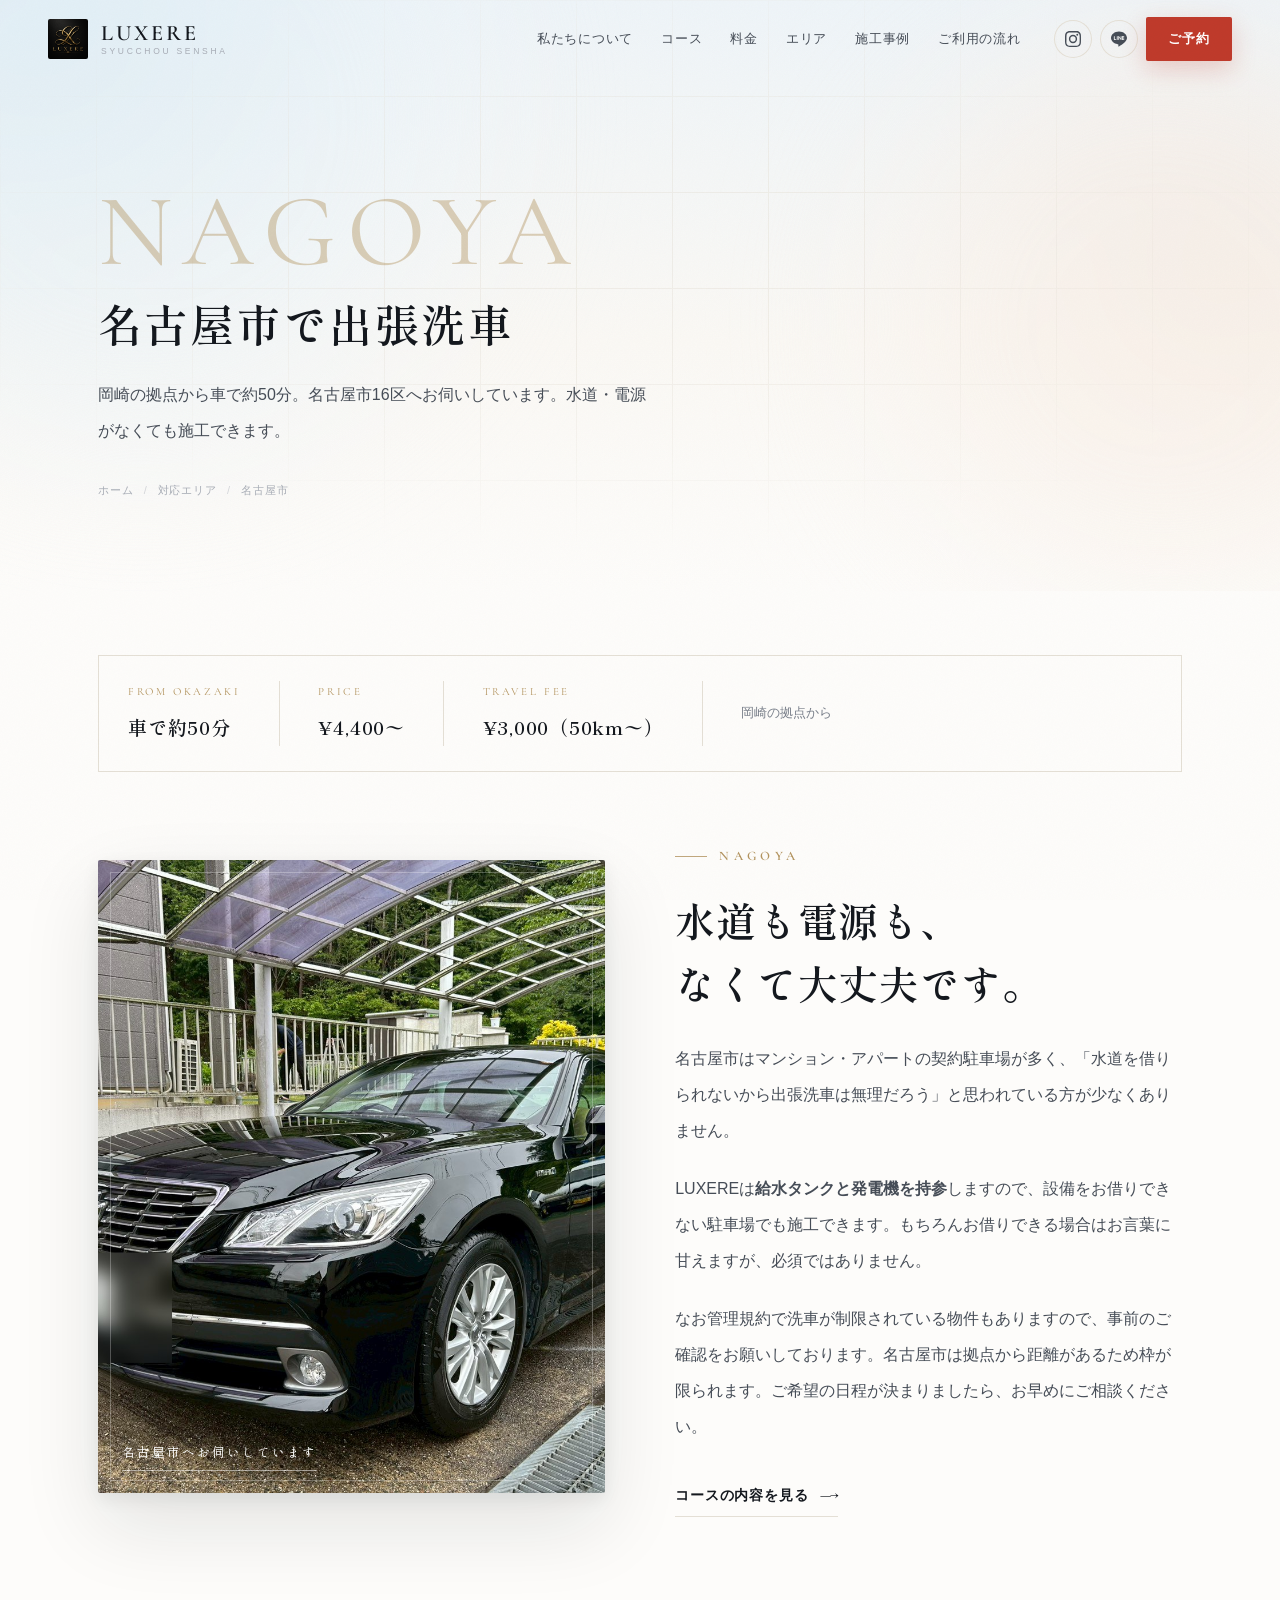
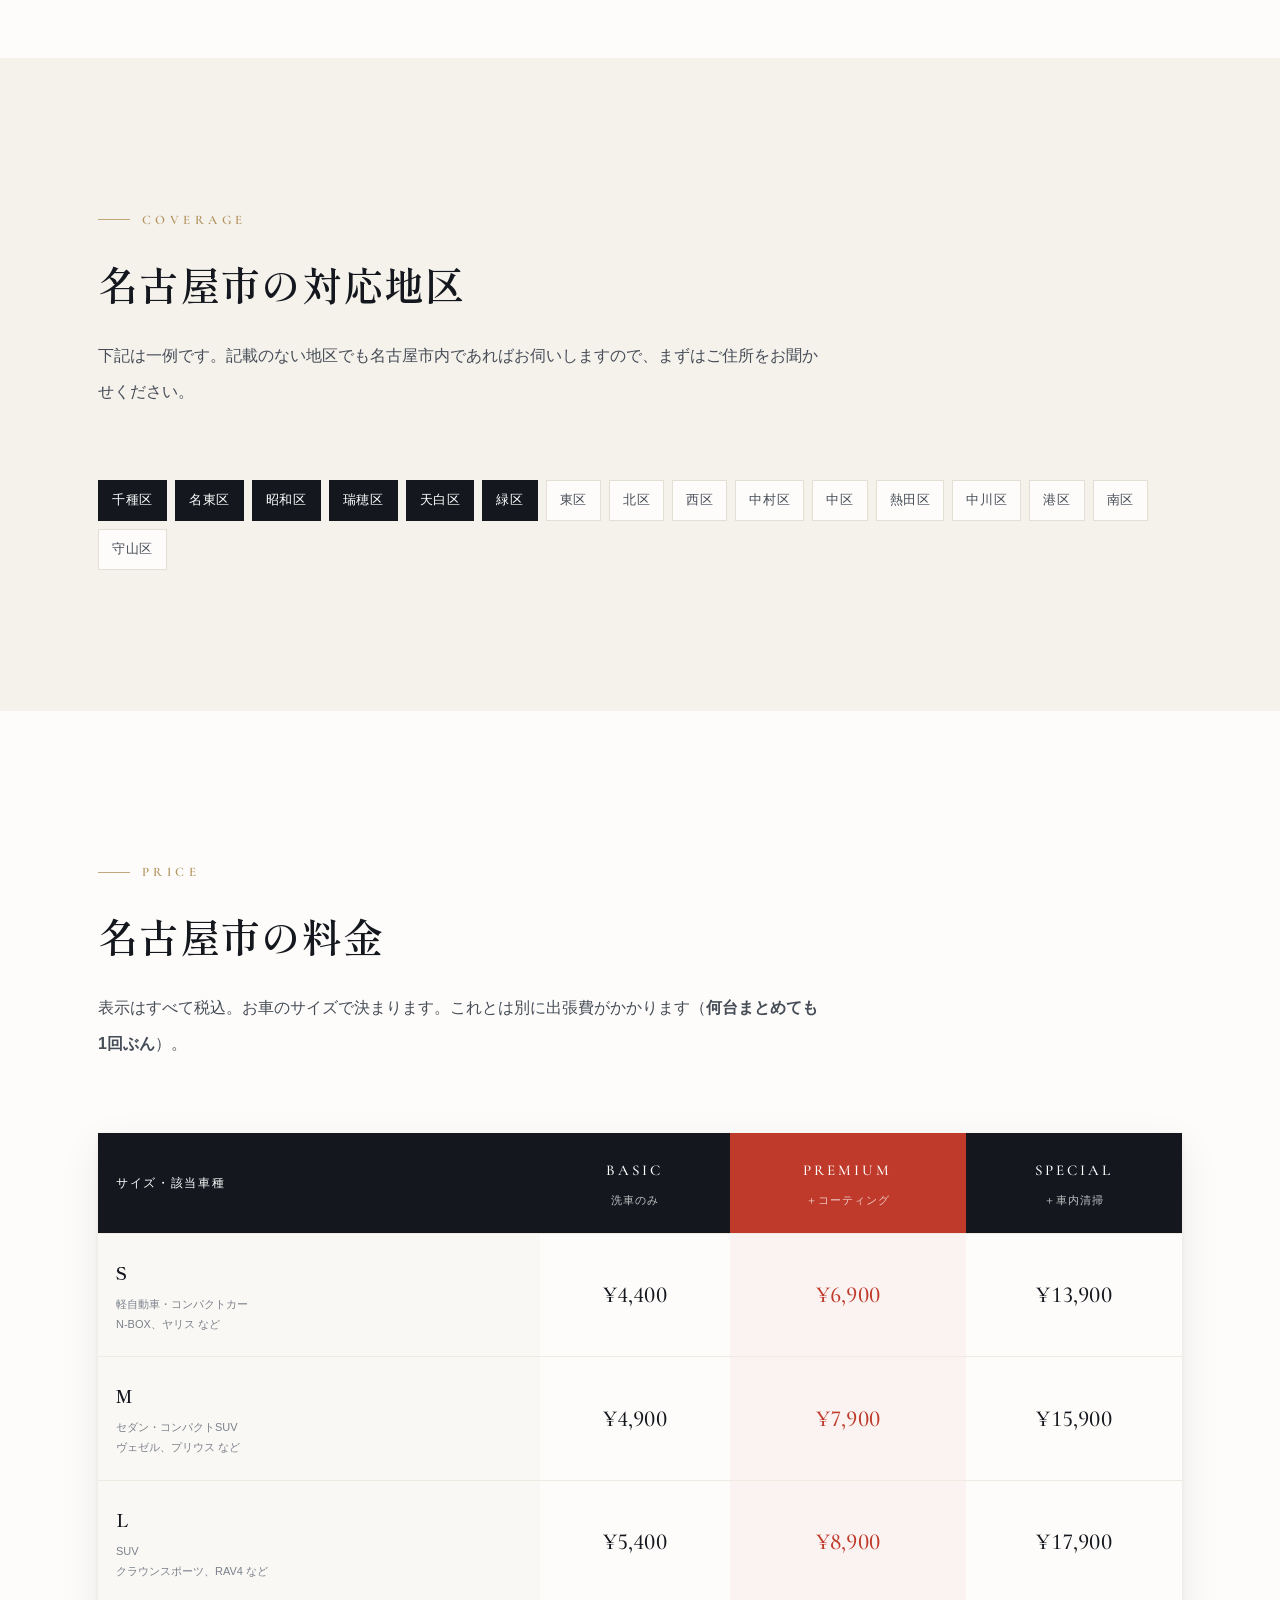
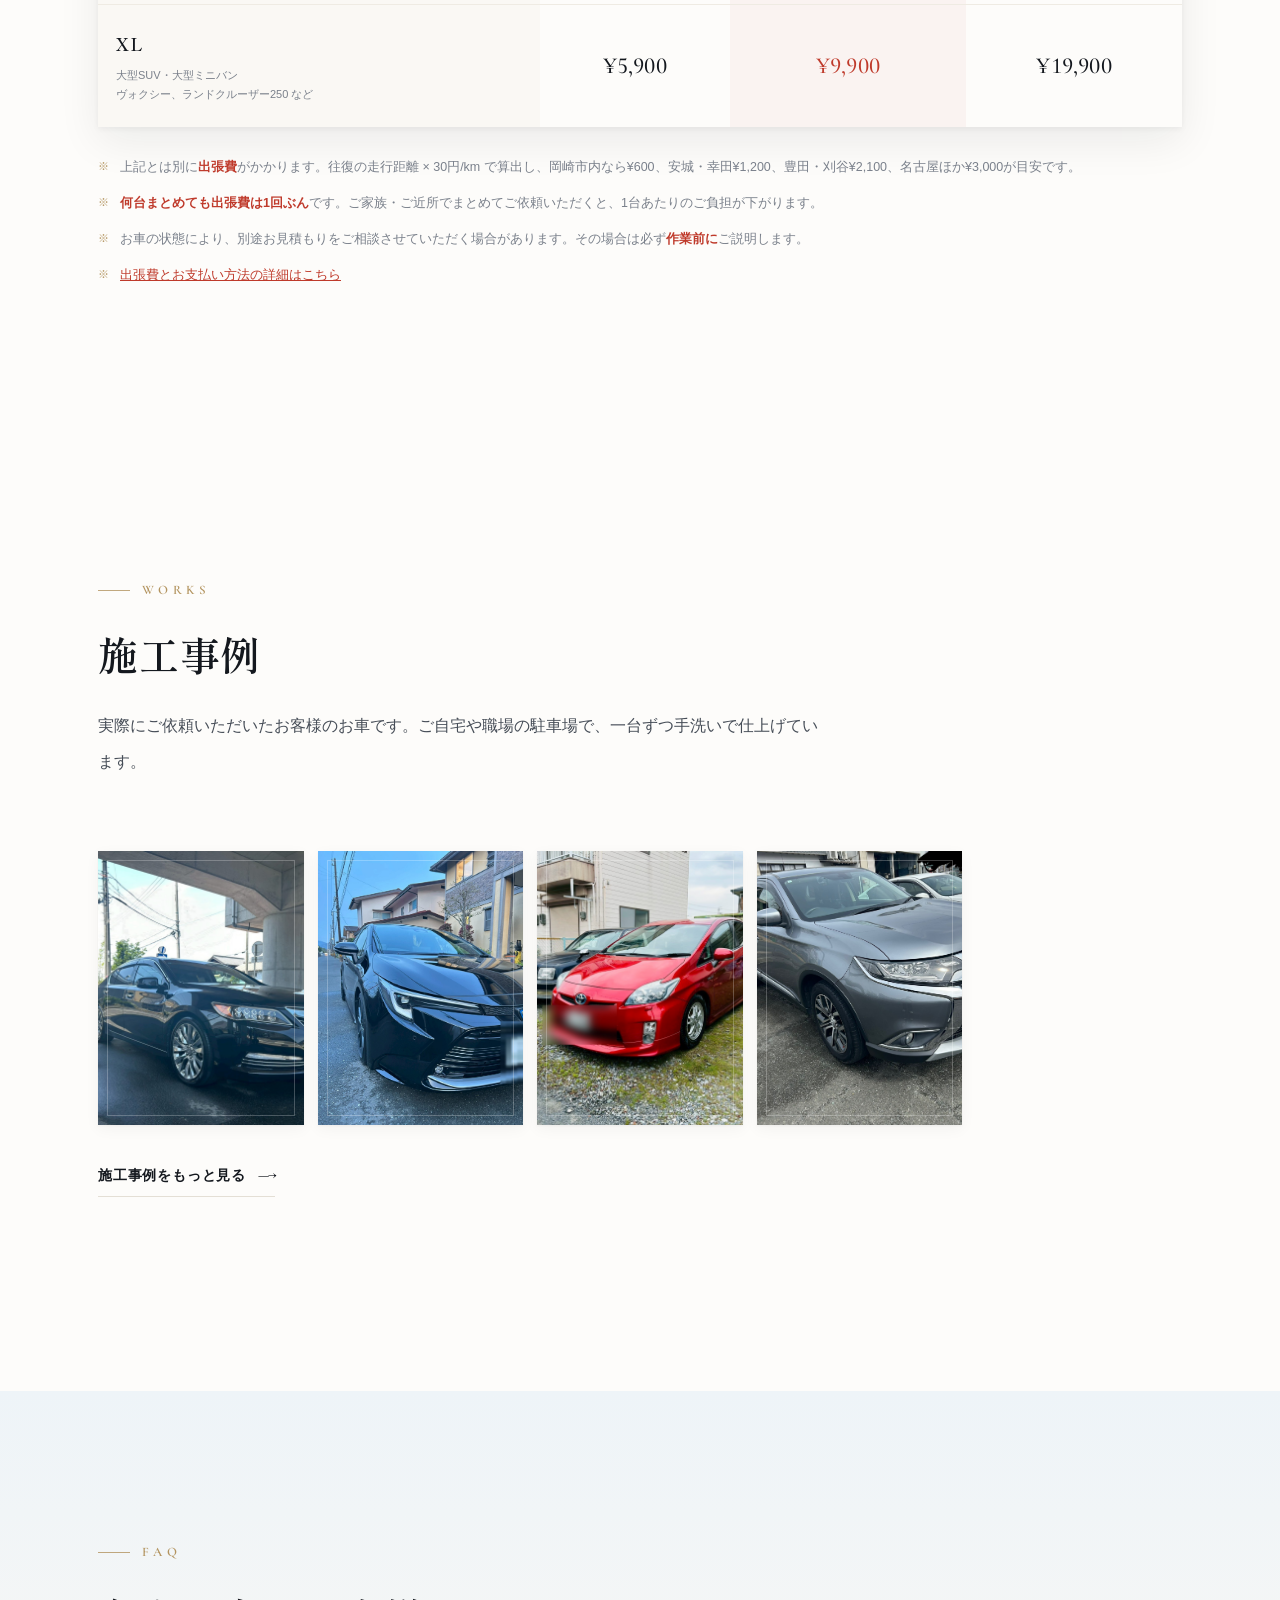
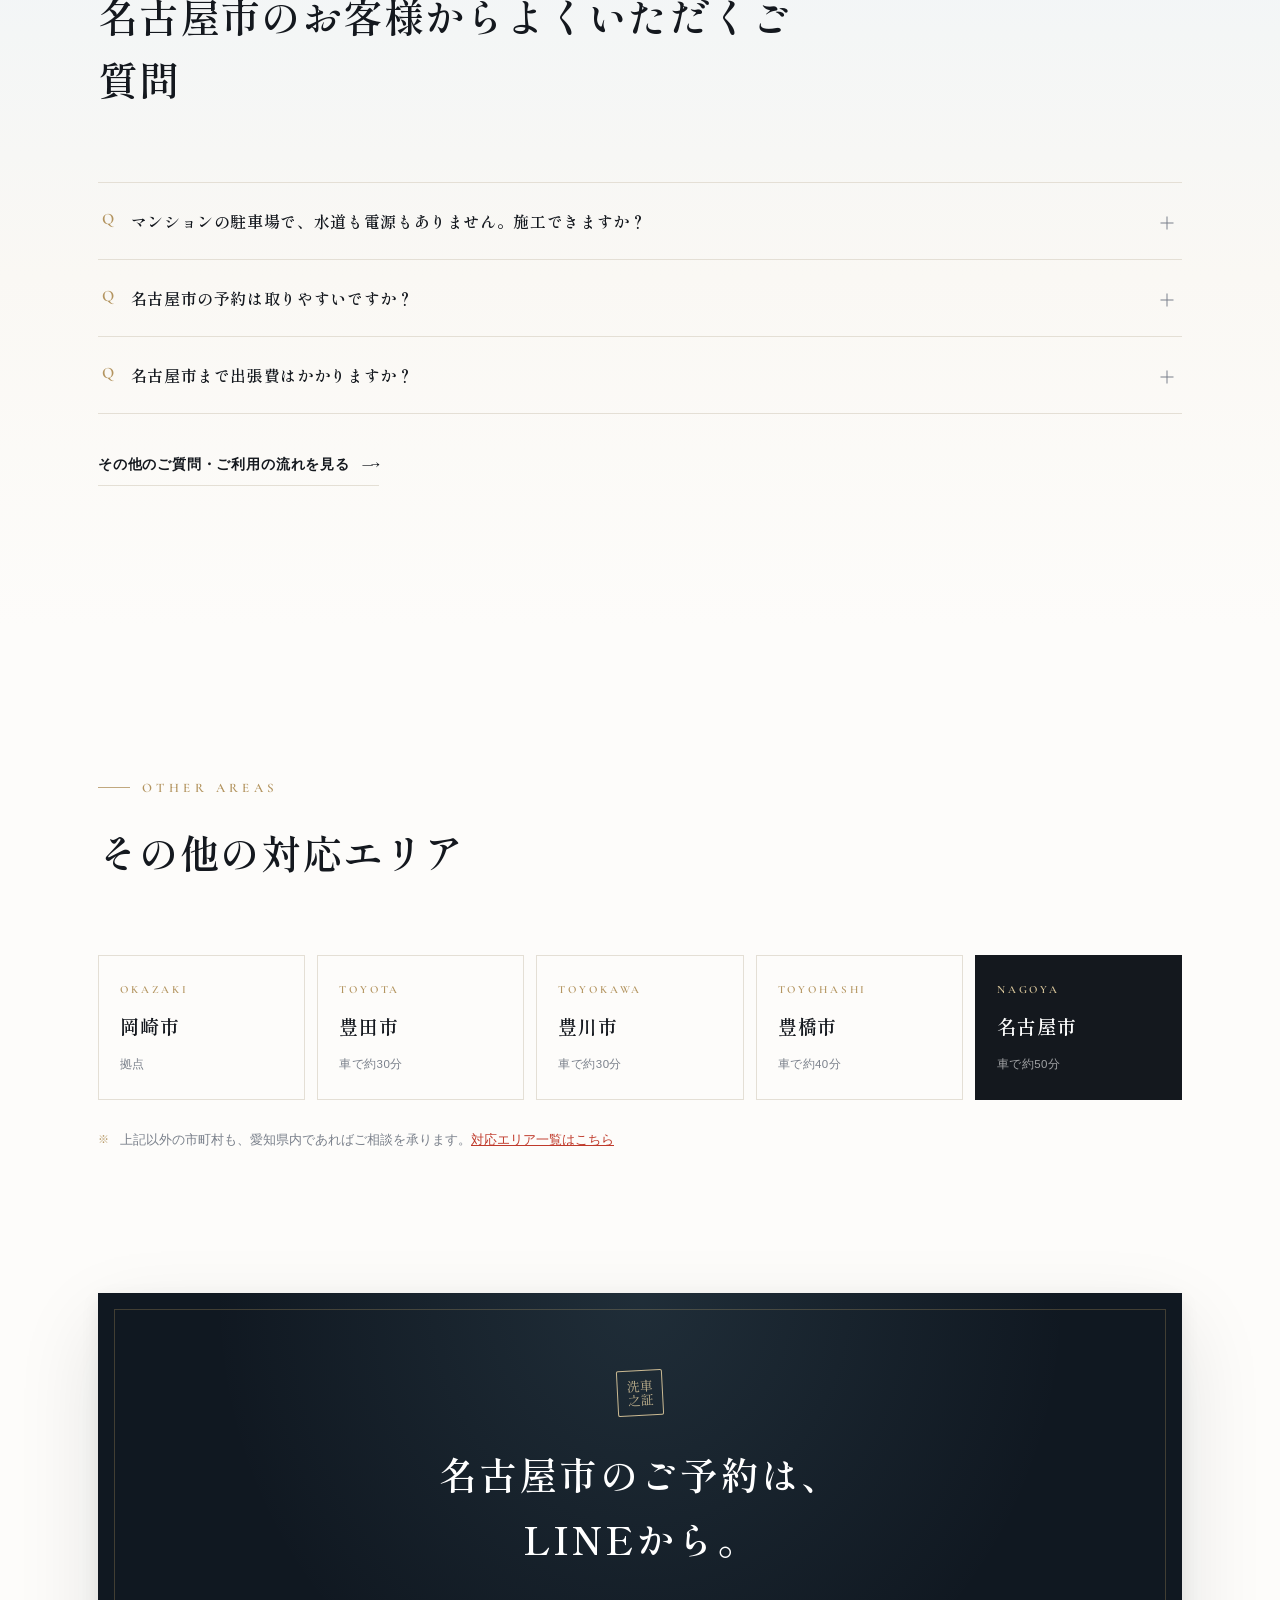
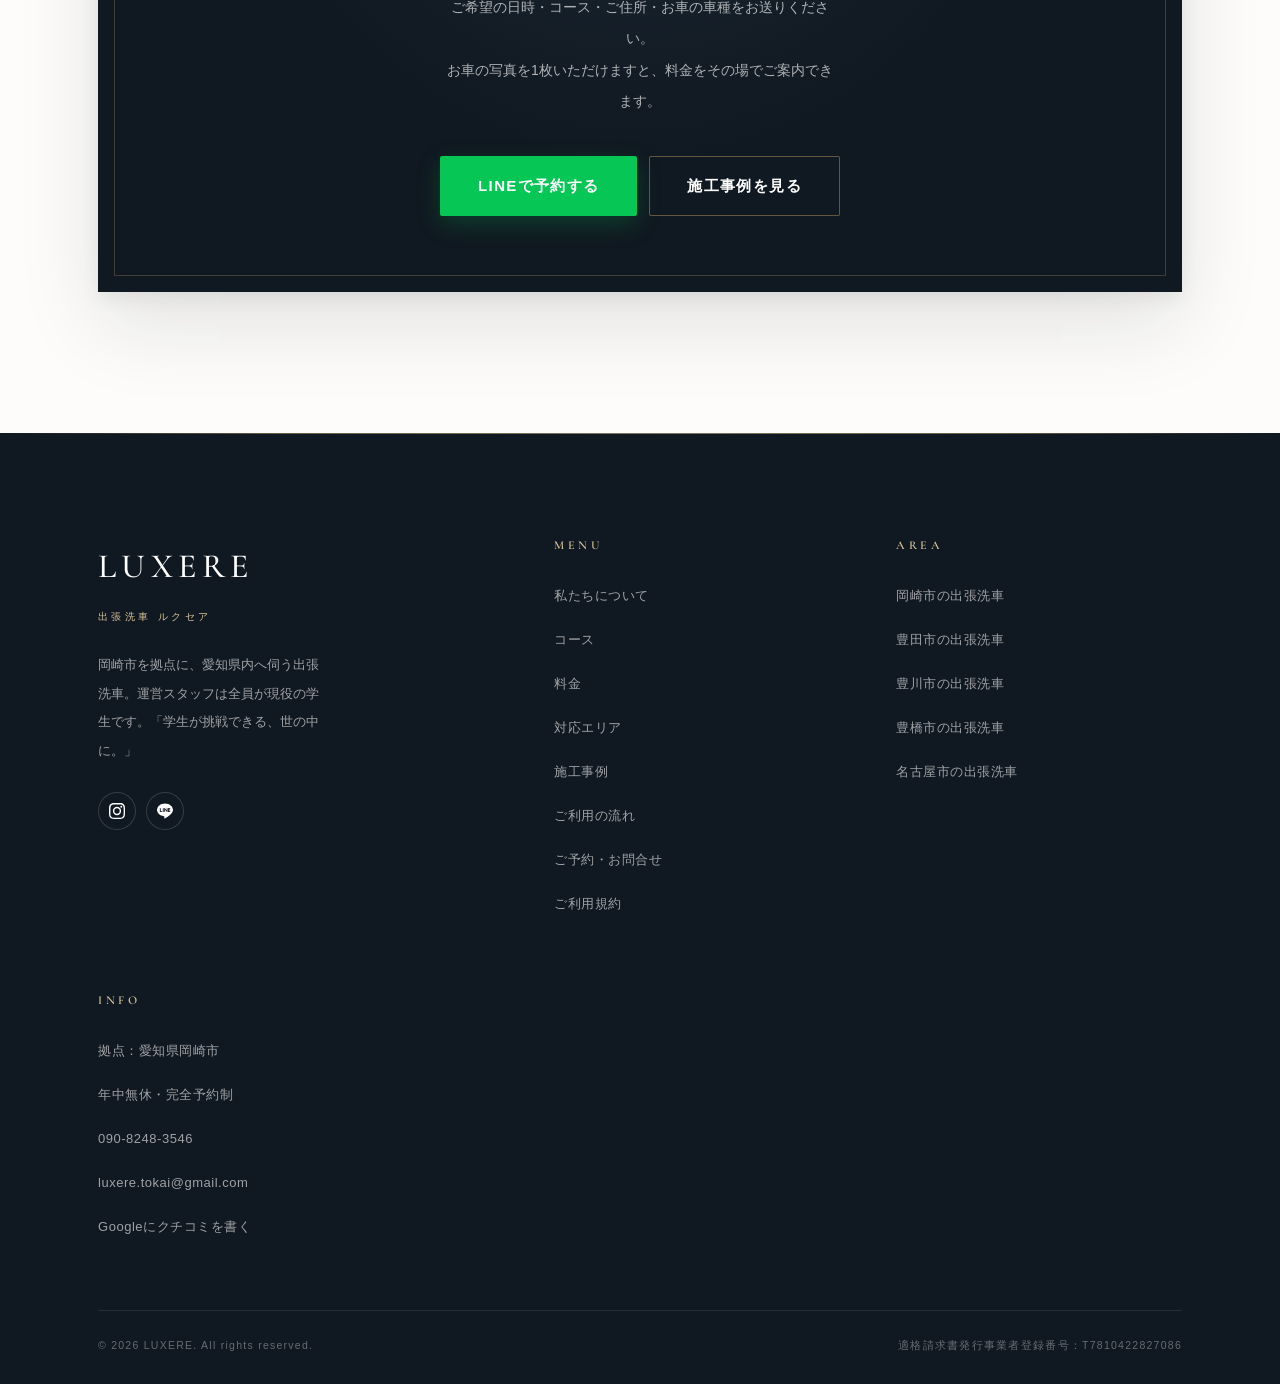
==== area/nagoya/index.html @ eabaa853 "出張費を実際の体系（距離制・何台でも1回ぶん）に修正 「2台以上の同時申込で出張費無料」は誤りだったため、予約システム （luxere-booking）の定義に合わせて全ページを修正。  出張費（往復" ====
<!DOCTYPE html>
<html lang="ja">
<head>
<meta charset="UTF-8">
<meta name="viewport" content="width=device-width,initial-scale=1">
<title>名古屋市の出張洗車｜マンション駐車場でもOK 手洗い洗車【LUXERE】</title>
<meta name="description" content="名古屋市の出張洗車ならLUXERE。水道・電源がお借りできないマンション駐車場でも、給水タンクと発電機を持参して施工します。泡の2段階洗浄で手洗い、¥4,400〜（税込）。名古屋市16区に対応。">
<link rel="canonical" href="https://luxere.jp/area/nagoya/">
<meta property="og:type" content="article">
<meta property="og:title" content="名古屋市の出張洗車｜マンション駐車場でもOK 手洗い洗車【LUXERE】">
<meta property="og:description" content="名古屋市の出張洗車ならLUXERE。水道・電源がお借りできないマンション駐車場でも、給水タンクと発電機を持参して施工します。泡の2段階洗浄で手洗い、¥4,400〜（税込）。名古屋市16区に対応。">
<meta property="og:url" content="https://luxere.jp/area/nagoya/">
<meta property="og:image" content="https://luxere.jp/assets/works/work12.jpg">
<meta property="og:site_name" content="出張洗車LUXERE">
<meta name="twitter:card" content="summary_large_image">
<meta name="theme-color" content="#ffffff">
<link rel="preconnect" href="https://fonts.googleapis.com">
<link rel="preconnect" href="https://fonts.gstatic.com" crossorigin>
<link href="https://fonts.googleapis.com/css2?family=Cormorant+Garamond:wght@400;500;600;700&family=Shippori+Mincho:wght@500;600;700&family=Zen+Kaku+Gothic+New:wght@400;500;700;900&display=swap" rel="stylesheet">
<link rel="stylesheet" href="../../assets/style.css">
<link rel="icon" href="../../assets/logo.png">
<script type="application/ld+json">
{
 "@context": "https://schema.org",
 "@type": "AutoWash",
 "@id": "https://luxere.jp/#business",
 "name": "出張洗車LUXERE",
 "url": "https://luxere.jp/",
 "image": "https://luxere.jp/assets/logo.png",
 "telephone": "+81-90-8248-3546",
 "email": "luxere.tokai@gmail.com",
 "priceRange": "¥4,400〜¥19,900",
 "address": {
  "@type": "PostalAddress",
  "addressLocality": "岡崎市",
  "addressRegion": "愛知県",
  "addressCountry": "JP"
 },
 "areaServed": [
  {
   "@type": "City",
   "name": "岡崎市"
  },
  {
   "@type": "City",
   "name": "豊田市"
  },
  {
   "@type": "City",
   "name": "豊川市"
  },
  {
   "@type": "City",
   "name": "豊橋市"
  },
  {
   "@type": "City",
   "name": "名古屋市"
  },
  {
   "@type": "City",
   "name": "安城市"
  },
  {
   "@type": "City",
   "name": "刈谷市"
  },
  {
   "@type": "City",
   "name": "知立市"
  },
  {
   "@type": "City",
   "name": "西尾市"
  },
  {
   "@type": "City",
   "name": "幸田町"
  },
  {
   "@type": "City",
   "name": "蒲郡市"
  },
  {
   "@type": "City",
   "name": "みよし市"
  }
 ],
 "openingHoursSpecification": [
  {
   "@type": "OpeningHoursSpecification",
   "dayOfWeek": [
    "Monday",
    "Tuesday",
    "Wednesday",
    "Thursday",
    "Friday",
    "Saturday",
    "Sunday"
   ],
   "opens": "08:00",
   "closes": "22:00"
  }
 ],
 "paymentAccepted": "現金, クレジットカード, 電子マネー",
 "currenciesAccepted": "JPY",
 "sameAs": [
  "https://www.instagram.com/luxere.tokai/"
 ]
}
</script>
<script type="application/ld+json">
{
 "@context": "https://schema.org",
 "@type": "BreadcrumbList",
 "itemListElement": [
  {
   "@type": "ListItem",
   "position": 1,
   "name": "ホーム",
   "item": "https://luxere.jp/"
  },
  {
   "@type": "ListItem",
   "position": 2,
   "name": "対応エリア",
   "item": "https://luxere.jp/area.html"
  },
  {
   "@type": "ListItem",
   "position": 3,
   "name": "名古屋市の出張洗車",
   "item": "https://luxere.jp/area/nagoya/"
  }
 ]
}
</script>
<script type="application/ld+json">
{
 "@context": "https://schema.org",
 "@type": "FAQPage",
 "mainEntity": [
  {
   "@type": "Question",
   "name": "マンションの駐車場で、水道も電源もありません。施工できますか？",
   "acceptedAnswer": {
    "@type": "Answer",
    "text": "できます。給水タンクと発電機を持参いたしますので、設備をお借りできなくても問題ありません。ただし管理規約で洗車が制限されている場合がございますので、事前のご確認をお願いしております。"
   }
  },
  {
   "@type": "Question",
   "name": "名古屋市の予約は取りやすいですか？",
   "acceptedAnswer": {
    "@type": "Answer",
    "text": "拠点が岡崎市のため、名古屋市は移動時間が長く、ご用意できる枠が限られます。ご希望の日程が決まりましたら、お早めにご相談いただけますと調整しやすくなります。"
   }
  },
  {
   "@type": "Question",
   "name": "名古屋市まで出張費はかかりますか？",
   "acceptedAnswer": {
    "@type": "Answer",
    "text": "かかります。名古屋ほか往復50km以上の遠方は一律¥3,000です。何台まとめてご依頼いただいても出張費は1回ぶんですので、ご近所やご家族とまとめてのご依頼がおすすめです。"
   }
  }
 ]
}
</script>
</head>
<body>

<header class="nav">
  <div class="nav-inner">
    <a href="../../index.html" class="brand">
      <img src="../../assets/logo.png" alt="出張洗車LUXERE">
      <span class="brand-txt"><b>LUXERE</b><span>SYUCCHOU SENSHA</span></span>
    </a>
    <nav class="nav-links">
      <a href="../../concept.html">私たちについて</a>
      <a href="../../service.html">コース</a>
      <a href="../../price.html">料金</a>
      <a href="../../area.html">エリア</a>
      <a href="../../works.html">施工事例</a>
      <a href="../../flow.html">ご利用の流れ</a>
    </nav>
    <div class="nav-side">
      <a class="icon-btn ig" href="https://www.instagram.com/luxere.tokai/" target="_blank" rel="noopener" aria-label="Instagram"><svg viewBox="0 0 24 24"><path d="M12 2.2c3.2 0 3.6 0 4.8.1 1.2.1 1.8.2 2.2.4.6.2 1 .5 1.5 1s.8.9 1 1.5c.2.4.3 1 .4 2.2.1 1.2.1 1.6.1 4.8s0 3.6-.1 4.8c-.1 1.2-.2 1.8-.4 2.2-.2.6-.5 1-1 1.5s-.9.8-1.5 1c-.4.2-1 .3-2.2.4-1.2.1-1.6.1-4.8.1s-3.6 0-4.8-.1c-1.2-.1-1.8-.2-2.2-.4-.6-.2-1-.5-1.5-1s-.8-.9-1-1.5c-.2-.4-.3-1-.4-2.2C2.2 15.6 2.2 15.2 2.2 12s0-3.6.1-4.8c.1-1.2.2-1.8.4-2.2.2-.6.5-1 1-1.5s.9-.8 1.5-1c.4-.2 1-.3 2.2-.4C8.4 2.2 8.8 2.2 12 2.2M12 0C8.7 0 8.3 0 7.1.1 5.8.1 5 .3 4.2.6c-.8.3-1.5.7-2.2 1.4C1.3 2.7.9 3.4.6 4.2.3 5 .1 5.8.1 7.1 0 8.3 0 8.7 0 12s0 3.7.1 4.9c0 1.3.2 2.1.5 2.9.3.8.7 1.5 1.4 2.2.7.7 1.4 1.1 2.2 1.4.8.3 1.6.5 2.9.5C8.3 24 8.7 24 12 24s3.7 0 4.9-.1c1.3 0 2.1-.2 2.9-.5.8-.3 1.5-.7 2.2-1.4.7-.7 1.1-1.4 1.4-2.2.3-.8.5-1.6.5-2.9.1-1.2.1-1.6.1-4.9s0-3.7-.1-4.9c0-1.3-.2-2.1-.5-2.9-.3-.8-.7-1.5-1.4-2.2-.7-.7-1.4-1.1-2.2-1.4C21 .3 20.2.1 18.9.1 17.7 0 17.3 0 14 0h-2z"/><path d="M12 5.8A6.2 6.2 0 1 0 18.2 12 6.2 6.2 0 0 0 12 5.8zm0 10.2A4 4 0 1 1 16 12a4 4 0 0 1-4 4z"/><circle cx="18.4" cy="5.6" r="1.4"/></svg></a>
      <a class="icon-btn ln" href="https://line.me/ti/p/Df93XFlxUP" target="_blank" rel="noopener" aria-label="公式LINE"><svg viewBox="0 0 24 24"><path fill-rule="evenodd" d="M24 10.3C24 4.9 18.6.6 12 .6S0 4.9 0 10.3c0 4.8 4.3 8.8 10 9.6.4.1.9.2 1.1.6.1.3.1.7 0 1l-.2 1c0 .3-.2 1.2 1 .6s6.9-4.1 9.4-7c1.7-1.9 2.7-3.8 2.7-5.8zM7.5 13.5H4.9a.6.6 0 0 1-.6-.6V8.1a.6.6 0 1 1 1.3 0v4.1h1.9a.6.6 0 1 1 0 1.3zm2.5-.6a.6.6 0 1 1-1.3 0V8.1a.6.6 0 1 1 1.3 0zm5.7 0a.6.6 0 0 1-.4.6h-.2a.6.6 0 0 1-.5-.3l-2.4-3.3v2.9a.6.6 0 1 1-1.3 0V8.1a.6.6 0 0 1 .4-.6h.2c.2 0 .4.1.5.3l2.5 3.3V8.1a.6.6 0 1 1 1.2 0zm3.7-3a.6.6 0 1 1 0 1.3h-1.8v1.1h1.8a.6.6 0 1 1 0 1.3h-2.4a.6.6 0 0 1-.6-.6V8.1a.6.6 0 0 1 .6-.6h2.4a.6.6 0 1 1 0 1.3h-1.8v1.1z"/></svg></a>
      <a class="btn btn--shu btn--sm" href="../../contact.html">ご予約</a>
      <button class="burger" aria-label="メニュー"><i></i></button>
    </div>
  </div>
</header>

<div class="drawer">
  <div class="container">
    <ul>
      <li><a href="../../index.html"><em>01</em>ホーム</a></li>
      <li><a href="../../concept.html"><em>02</em>私たちについて</a></li>
      <li><a href="../../service.html"><em>03</em>コース</a></li>
      <li><a href="../../price.html"><em>04</em>料金</a></li>
      <li><a href="../../area.html"><em>05</em>エリア</a></li>
      <li><a href="../../works.html"><em>06</em>施工事例</a></li>
      <li><a href="../../flow.html"><em>07</em>ご利用の流れ</a></li>
      <li><a href="../../contact.html"><em>08</em>ご予約・お問合せ</a></li>
    </ul>
    <div class="drawer-cta">
      <a class="btn btn--line" href="https://line.me/ti/p/Df93XFlxUP" target="_blank" rel="noopener">LINEで予約する</a>
      <a class="btn btn--ghost" href="https://www.instagram.com/luxere.tokai/" target="_blank" rel="noopener">Instagram</a>
    </div>
  </div>
</div>

<section class="phero">
  <div class="hero-fx"><span class="blob b1"></span><span class="blob b2"></span><span class="grid"></span></div>
  <div class="container phero-inner">
    <div class="en-big">Nagoya</div>
    <h1>名古屋市で出張洗車</h1>
    <p class="lead">岡崎の拠点から車で約50分。名古屋市16区へお伺いしています。水道・電源がなくても施工できます。</p>
    <div class="crumb"><a href="../../index.html">ホーム</a><span>/</span><a href="../../area.html">対応エリア</a><span>/</span>名古屋市</div>
  </div>
</section>

<section class="section" style="padding-block:clamp(40px,5vw,64px)">
  <div class="container">
    <div class="from-base reveal">
      <div><div class="k">From Okazaki</div><div class="v">車で約50分</div></div>
      <div><div class="k">Price</div><div class="v">¥4,400〜</div></div>
      <div><div class="k">Travel Fee</div><div class="v">¥3,000（50km〜）</div></div>
      <div class="n">岡崎の拠点から</div>
    </div>
  </div>
</section>

<section class="section" style="padding-top:0">
  <div class="container">
    <div class="split">
      <div class="split-media reveal">
        <img src="../../assets/works/work9.jpg" alt="名古屋市での出張洗車の施工事例" loading="lazy">
        <div class="tagpill">名古屋市へお伺いしています</div>
      </div>
      <div class="reveal" data-d="1">
        <div class="eyebrow">Nagoya</div>
        <h2 class="h-l" style="margin-bottom:26px">水道も電源も、<br>なくて大丈夫です。</h2>
        <div class="stack">
          <p class="lead">名古屋市はマンション・アパートの契約駐車場が多く、「水道を借りられないから出張洗車は無理だろう」と思われている方が少なくありません。</p>
          <p class="lead">LUXEREは<strong>給水タンクと発電機を持参</strong>しますので、設備をお借りできない駐車場でも施工できます。もちろんお借りできる場合はお言葉に甘えますが、必須ではありません。</p>
          <p class="lead">なお管理規約で洗車が制限されている物件もありますので、事前のご確認をお願いしております。名古屋市は拠点から距離があるため枠が限られます。ご希望の日程が決まりましたら、お早めにご相談ください。</p>
        </div>
        <div style="margin-top:34px"><a class="link-arrow" href="../../service.html">コースの内容を見る</a></div>
      </div>
    </div>
  </div>
</section>

<!-- 対応地区 -->
<section class="section section--tint">
  <div class="container">
    <div class="sec-head reveal">
      <div class="eyebrow">Coverage</div>
      <h2 class="h-l">名古屋市の対応地区</h2>
      <p class="lead">下記は一例です。記載のない地区でも名古屋市内であればお伺いしますので、まずはご住所をお聞かせください。</p>
    </div>
    <ul class="wards reveal">
      <li class="core">千種区</li>
      <li class="core">名東区</li>
      <li class="core">昭和区</li>
      <li class="core">瑞穂区</li>
      <li class="core">天白区</li>
      <li class="core">緑区</li>
      <li>東区</li>
      <li>北区</li>
      <li>西区</li>
      <li>中村区</li>
      <li>中区</li>
      <li>熱田区</li>
      <li>中川区</li>
      <li>港区</li>
      <li>南区</li>
      <li>守山区</li>
    </ul>
  </div>
</section>

<!-- 料金 -->
<section class="section">
  <div class="container">
    <div class="sec-head reveal">
      <div class="eyebrow">Price</div>
      <h2 class="h-l">名古屋市の料金</h2>
      <p class="lead">表示はすべて税込。お車のサイズで決まります。これとは別に出張費がかかります（<strong>何台まとめても1回ぶん</strong>）。</p>
    </div>
    <div class="ptable-wrap reveal">
      <table class="ptable">
        <thead>
          <tr>
            <th>サイズ・該当車種</th>
            <th>Basic<small>洗車のみ</small></th>
            <th class="pop">Premium<small>＋コーティング</small></th>
            <th>Special<small>＋車内清掃</small></th>
          </tr>
        </thead>
        <tbody>
          <tr><th>S<small>軽自動車・コンパクトカー<br>N-BOX、ヤリス など</small></th><td>¥4,400</td><td class="pop">¥6,900</td><td>¥13,900</td></tr>
          <tr><th>M<small>セダン・コンパクトSUV<br>ヴェゼル、プリウス など</small></th><td>¥4,900</td><td class="pop">¥7,900</td><td>¥15,900</td></tr>
          <tr><th>L<small>SUV<br>クラウンスポーツ、RAV4 など</small></th><td>¥5,400</td><td class="pop">¥8,900</td><td>¥17,900</td></tr>
          <tr><th>XL<small>大型SUV・大型ミニバン<br>ヴォクシー、ランドクルーザー250 など</small></th><td>¥5,900</td><td class="pop">¥9,900</td><td>¥19,900</td></tr>
        </tbody>
      </table>
    </div>
    <ul class="notes reveal">
      <li>上記とは別に<strong>出張費</strong>がかかります。往復の走行距離 × 30円/km で算出し、岡崎市内なら¥600、安城・幸田¥1,200、豊田・刈谷¥2,100、名古屋ほか¥3,000が目安です。</li>
      <li><strong>何台まとめても出張費は1回ぶん</strong>です。ご家族・ご近所でまとめてご依頼いただくと、1台あたりのご負担が下がります。</li>
      <li>お車の状態により、別途お見積もりをご相談させていただく場合があります。その場合は必ず<strong>作業前に</strong>ご説明します。</li>
      <li><a href="../../price.html" style="color:var(--shu);text-decoration:underline">出張費とお支払い方法の詳細はこちら</a></li>
    </ul>
  </div>
</section>

<!-- 施工事例 -->
<section class="section">
  <div class="container">
    <div class="sec-head reveal">
      <div class="eyebrow">Works</div>
      <h2 class="h-l">施工事例</h2>
      <p class="lead">実際にご依頼いただいたお客様のお車です。ご自宅や職場の駐車場で、一台ずつ手洗いで仕上げています。</p>
    </div>
    <div class="works-grid reveal">
      <figure class="w"><img src="../../assets/works/work10.jpg" alt="名古屋市での出張洗車の施工事例｜ご自宅の駐車場で手洗い洗車を行った車両" loading="lazy"></figure>
      <figure class="w"><img src="../../assets/works/work11.jpg" alt="名古屋市での出張洗車の施工事例｜ご自宅の駐車場で手洗い洗車を行った車両" loading="lazy"></figure>
      <figure class="w"><img src="../../assets/works/work8.jpg" alt="名古屋市での出張洗車の施工事例｜ご自宅の駐車場で手洗い洗車を行った車両" loading="lazy"></figure>
      <figure class="w"><img src="../../assets/works/work5.jpg" alt="名古屋市での出張洗車の施工事例｜ご自宅の駐車場で手洗い洗車を行った車両" loading="lazy"></figure>
    </div>
    <div style="margin-top:34px" class="reveal"><a class="link-arrow" href="../../works.html">施工事例をもっと見る</a></div>
    <ul class="notes reveal">
      <li>掲載にあたっては、お客様の同意をいただいております。ナンバープレートは加工のうえ掲載しています。</li>
    </ul>
  </div>
</section>

<!-- FAQ -->
<section class="section section--sky">
  <div class="container">
    <div class="sec-head reveal">
      <div class="eyebrow">FAQ</div>
      <h2 class="h-l">名古屋市のお客様からよくいただくご質問</h2>
    </div>
    <div class="faq reveal">
      <div class="faq-item">
        <button class="faq-q"><span class="qm">Q</span>マンションの駐車場で、水道も電源もありません。施工できますか？<span class="pm"></span></button>
        <div class="faq-a"><div><p>できます。給水タンクと発電機を持参いたしますので、設備をお借りできなくても問題ありません。ただし管理規約で洗車が制限されている場合がございますので、事前のご確認をお願いしております。</p></div></div>
      </div>
      <div class="faq-item">
        <button class="faq-q"><span class="qm">Q</span>名古屋市の予約は取りやすいですか？<span class="pm"></span></button>
        <div class="faq-a"><div><p>拠点が岡崎市のため、名古屋市は移動時間が長く、ご用意できる枠が限られます。ご希望の日程が決まりましたら、お早めにご相談いただけますと調整しやすくなります。</p></div></div>
      </div>
      <div class="faq-item">
        <button class="faq-q"><span class="qm">Q</span>名古屋市まで出張費はかかりますか？<span class="pm"></span></button>
        <div class="faq-a"><div><p>かかります。名古屋ほか往復50km以上の遠方は一律¥3,000です。何台まとめてご依頼いただいても出張費は1回ぶんですので、ご近所やご家族とまとめてのご依頼がおすすめです。</p></div></div>
      </div>
    </div>
    <div style="margin-top:34px" class="reveal"><a class="link-arrow" href="../../flow.html">その他のご質問・ご利用の流れを見る</a></div>
  </div>
</section>

<!-- 他エリア -->
<section class="section">
  <div class="container">
    <div class="sec-head reveal">
      <div class="eyebrow">Other Areas</div>
      <h2 class="h-l">その他の対応エリア</h2>
    </div>
    <div class="reveal">
<div class="area-nav">
  <a href="../../area/okazaki/"><span class="en">Okazaki</span><span class="jp">岡崎市</span><span class="sub">拠点</span></a>
  <a href="../../area/toyota/"><span class="en">Toyota</span><span class="jp">豊田市</span><span class="sub">車で約30分</span></a>
  <a href="../../area/toyokawa/"><span class="en">Toyokawa</span><span class="jp">豊川市</span><span class="sub">車で約30分</span></a>
  <a href="../../area/toyohashi/"><span class="en">Toyohashi</span><span class="jp">豊橋市</span><span class="sub">車で約40分</span></a>
  <a href="../../area/nagoya/" class="is-here"><span class="en">Nagoya</span><span class="jp">名古屋市</span><span class="sub">車で約50分</span></a>
</div>
    </div>
    <ul class="notes reveal">
      <li>上記以外の市町村も、愛知県内であればご相談を承ります。<a href="../../area.html" style="color:var(--shu);text-decoration:underline">対応エリア一覧はこちら</a></li>
    </ul>
  </div>
</section>

<section class="section" style="padding-top:0">
  <div class="container">
    <div class="cta-band reveal">
      <div class="seal">洗車<br>之証</div>
      <h2>名古屋市のご予約は、<br>LINEから。</h2>
      <p>ご希望の日時・コース・ご住所・お車の車種をお送りください。<br>お車の写真を1枚いただけますと、料金をその場でご案内できます。</p>
      <div class="btns">
        <a class="btn btn--line btn--lg" href="https://line.me/ti/p/Df93XFlxUP" target="_blank" rel="noopener">LINEで予約する</a>
        <a class="btn btn--ghost btn--lg" href="../../works.html">施工事例を見る</a>
      </div>
    </div>
  </div>
</section>

<footer class="footer">
  <div class="container">
    <div class="f-top">
      <div class="f-brand">
        <div class="en">LUXERE</div>
        <div class="jp">出張洗車 ルクセア</div>
        <p>岡崎市を拠点に、愛知県内へ伺う出張洗車。運営スタッフは全員が現役の学生です。「学生が挑戦できる、世の中に。」</p>
        <div class="f-social">
          <a href="https://www.instagram.com/luxere.tokai/" target="_blank" rel="noopener" aria-label="Instagram"><svg viewBox="0 0 24 24"><path d="M12 2.2c3.2 0 3.6 0 4.8.1 1.2.1 1.8.2 2.2.4.6.2 1 .5 1.5 1s.8.9 1 1.5c.2.4.3 1 .4 2.2.1 1.2.1 1.6.1 4.8s0 3.6-.1 4.8c-.1 1.2-.2 1.8-.4 2.2-.2.6-.5 1-1 1.5s-.9.8-1.5 1c-.4.2-1 .3-2.2.4-1.2.1-1.6.1-4.8.1s-3.6 0-4.8-.1c-1.2-.1-1.8-.2-2.2-.4-.6-.2-1-.5-1.5-1s-.8-.9-1-1.5c-.2-.4-.3-1-.4-2.2C2.2 15.6 2.2 15.2 2.2 12s0-3.6.1-4.8c.1-1.2.2-1.8.4-2.2.2-.6.5-1 1-1.5s.9-.8 1.5-1c.4-.2 1-.3 2.2-.4C8.4 2.2 8.8 2.2 12 2.2M12 0C8.7 0 8.3 0 7.1.1 5.8.1 5 .3 4.2.6c-.8.3-1.5.7-2.2 1.4C1.3 2.7.9 3.4.6 4.2.3 5 .1 5.8.1 7.1 0 8.3 0 8.7 0 12s0 3.7.1 4.9c0 1.3.2 2.1.5 2.9.3.8.7 1.5 1.4 2.2.7.7 1.4 1.1 2.2 1.4.8.3 1.6.5 2.9.5C8.3 24 8.7 24 12 24s3.7 0 4.9-.1c1.3 0 2.1-.2 2.9-.5.8-.3 1.5-.7 2.2-1.4.7-.7 1.1-1.4 1.4-2.2.3-.8.5-1.6.5-2.9.1-1.2.1-1.6.1-4.9s0-3.7-.1-4.9c0-1.3-.2-2.1-.5-2.9-.3-.8-.7-1.5-1.4-2.2-.7-.7-1.4-1.1-2.2-1.4C21 .3 20.2.1 18.9.1 17.7 0 17.3 0 14 0h-2z"/><path d="M12 5.8A6.2 6.2 0 1 0 18.2 12 6.2 6.2 0 0 0 12 5.8zm0 10.2A4 4 0 1 1 16 12a4 4 0 0 1-4 4z"/><circle cx="18.4" cy="5.6" r="1.4"/></svg></a>
          <a href="https://line.me/ti/p/Df93XFlxUP" target="_blank" rel="noopener" aria-label="LINE"><svg viewBox="0 0 24 24"><path fill-rule="evenodd" d="M24 10.3C24 4.9 18.6.6 12 .6S0 4.9 0 10.3c0 4.8 4.3 8.8 10 9.6.4.1.9.2 1.1.6.1.3.1.7 0 1l-.2 1c0 .3-.2 1.2 1 .6s6.9-4.1 9.4-7c1.7-1.9 2.7-3.8 2.7-5.8zM7.5 13.5H4.9a.6.6 0 0 1-.6-.6V8.1a.6.6 0 1 1 1.3 0v4.1h1.9a.6.6 0 1 1 0 1.3zm2.5-.6a.6.6 0 1 1-1.3 0V8.1a.6.6 0 1 1 1.3 0zm5.7 0a.6.6 0 0 1-.4.6h-.2a.6.6 0 0 1-.5-.3l-2.4-3.3v2.9a.6.6 0 1 1-1.3 0V8.1a.6.6 0 0 1 .4-.6h.2c.2 0 .4.1.5.3l2.5 3.3V8.1a.6.6 0 1 1 1.2 0zm3.7-3a.6.6 0 1 1 0 1.3h-1.8v1.1h1.8a.6.6 0 1 1 0 1.3h-2.4a.6.6 0 0 1-.6-.6V8.1a.6.6 0 0 1 .6-.6h2.4a.6.6 0 1 1 0 1.3h-1.8v1.1z"/></svg></a>
        </div>
      </div>
      <div class="f-col">
        <h4>Menu</h4>
        <ul>
          <li><a href="../../concept.html">私たちについて</a></li>
          <li><a href="../../service.html">コース</a></li>
          <li><a href="../../price.html">料金</a></li>
          <li><a href="../../area.html">対応エリア</a></li>
          <li><a href="../../works.html">施工事例</a></li>
          <li><a href="../../flow.html">ご利用の流れ</a></li>
          <li><a href="../../contact.html">ご予約・お問合せ</a></li>
          <li><a href="../../terms.html">ご利用規約</a></li>
        </ul>
      </div>
      <div class="f-col">
        <h4>Area</h4>
        <ul>
          <li><a href="../../area/okazaki/">岡崎市の出張洗車</a></li>
          <li><a href="../../area/toyota/">豊田市の出張洗車</a></li>
          <li><a href="../../area/toyokawa/">豊川市の出張洗車</a></li>
          <li><a href="../../area/toyohashi/">豊橋市の出張洗車</a></li>
          <li><a href="../../area/nagoya/">名古屋市の出張洗車</a></li>
        </ul>
      </div>
      <div class="f-col">
        <h4>Info</h4>
        <ul>
          <li><span>拠点：愛知県岡崎市</span></li>
          <li><span>年中無休・完全予約制</span></li>
          <li><a href="tel:09082483546">090-8248-3546</a></li>
          <li><a href="mailto:luxere.tokai@gmail.com">luxere.tokai@gmail.com</a></li>
          <li><a href="https://g.page/r/CdrTM04HjpwREAE/review" target="_blank" rel="noopener">Googleにクチコミを書く</a></li>
        </ul>
      </div>
    </div>
    <div class="f-bottom">
      <span>© 2026 LUXERE. All rights reserved.</span>
      <span>適格請求書発行事業者登録番号：T7810422827086</span>
    </div>
  </div>
</footer>

<div class="mbar">
  <a class="btn btn--ghost" href="tel:09082483546">電話</a>
  <a class="btn btn--line" href="https://line.me/ti/p/Df93XFlxUP" target="_blank" rel="noopener">LINEで予約する</a>
</div>

<script src="../../assets/script.js"></script>
</body>
</html>
---- assets/style.css ----
@charset "UTF-8";
/* ============================================================
   出張洗車LUXERE — Design System v4
   明るい紙の白 × 明朝の品 × 金の細線 × 朱の印
   「高級感は、声を大きくせず、細部に忍ばせる」
   ============================================================ */

:root{
  /* --- paper（純白ではなく、温かみのある紙の白） --- */
  --paper:#fdfcfa;
  --paper-2:#faf8f4;
  --bg:#f5f2ec;
  --bg-2:#ece8e0;

  /* --- ink --- */
  --ink:#14181e;
  --ink-2:#464d57;
  --ink-3:#7a808b;
  --ink-4:#a8adb6;

  /* --- hairline（温かいグレー／金） --- */
  --hair:#e4dfd5;
  --hair-2:#efebe3;
  --gold:#b3945f;
  --gold-l:#d9c69b;
  --gold-f:rgba(179,148,95,.32);

  /* --- brand --- */
  --shu:#bf3a2b;
  --shu-d:#9d2c20;
  --shu-l:#d75543;
  --aqua:#3d8fba;
  --aqua-l:#8fc8e0;
  --navy:#101821;

  /* --- gradients --- */
  --g-gold:linear-gradient(90deg,transparent,var(--gold) 22%,var(--gold-l) 50%,var(--gold) 78%,transparent);
  --g-water:linear-gradient(135deg,#a8d8ea 0%,#3d8fba 100%);
  --g-shu:linear-gradient(135deg,#d75543 0%,#bf3a2b 60%,#9d2c20 100%);
  --g-sky:linear-gradient(180deg,#eef4f8 0%,#faf8f4 58%,#fdfcfa 100%);

  /* --- shape（大きすぎない角丸＝品） --- */
  --r-s:2px;
  --r-m:6px;
  --r-l:10px;
  --r-xl:16px;

  /* --- shadow（浅く、広く） --- */
  --sh-s:0 1px 2px rgba(20,24,30,.04), 0 4px 14px rgba(20,24,30,.045);
  --sh-m:0 2px 6px rgba(20,24,30,.05), 0 14px 40px rgba(20,24,30,.075);
  --sh-l:0 6px 18px rgba(20,24,30,.07), 0 32px 80px rgba(20,24,30,.11);

  --nav-h:78px;
  --pad:clamp(20px,5vw,48px);
  --maxw:1180px;

  /* --- type --- */
  --f-jp:"Zen Kaku Gothic New","Noto Sans JP",-apple-system,"Hiragino Kaku Gothic ProN",sans-serif;
  --f-mc:"Shippori Mincho","Yu Mincho","Hiragino Mincho ProN",serif;
  --f-en:"Cormorant Garamond","Shippori Mincho",serif;

  --ease:cubic-bezier(.22,.85,.28,1);
  --ease-o:cubic-bezier(.16,1,.3,1);
}

*,*::before,*::after{box-sizing:border-box;}
html{-webkit-text-size-adjust:100%;scroll-behavior:smooth;scroll-padding-top:calc(var(--nav-h) + 16px);}
body{
  margin:0;
  font-family:var(--f-jp);
  font-size:15.5px;
  line-height:2.0;
  color:var(--ink);
  background:var(--paper);
  -webkit-font-smoothing:antialiased;
  overflow-x:hidden;
  position:relative;
}
/* 紙のきめ（極薄） */
body::before{
  content:"";position:fixed;inset:0;z-index:9999;pointer-events:none;opacity:.026;
  background-image:url("data:image/svg+xml;utf8,<svg xmlns='http://www.w3.org/2000/svg' width='180' height='180'><filter id='n'><feTurbulence type='fractalNoise' baseFrequency='.82' numOctaves='3'/></filter><rect width='180' height='180' filter='url(%23n)'/></svg>");
  mix-blend-mode:multiply;
}
img{max-width:100%;display:block;}
a{color:inherit;text-decoration:none;}
button{font:inherit;color:inherit;border:0;background:none;cursor:pointer;}
h1,h2,h3,h4,p,ul,ol,figure{margin:0;}
ul,ol{list-style:none;padding:0;}
::selection{background:var(--shu);color:#fff;}

/* ---------- Layout ---------- */
.container{width:100%;max-width:var(--maxw);margin-inline:auto;padding-inline:var(--pad);}
.container-w{width:100%;max-width:1400px;margin-inline:auto;padding-inline:var(--pad);}
.section{padding-block:clamp(80px,11vw,148px);position:relative;}
.section--tint{background:var(--bg);}
.section--paper{background:var(--paper-2);}
.section--sky{background:var(--g-sky);}
.stack>*+*{margin-top:22px;}

/* 金の細線（区切り） */
.rule-gold{height:1px;background:var(--g-gold);opacity:.75;}

/* ---------- Type ---------- */
.eyebrow{
  display:inline-flex;align-items:center;gap:12px;
  font-family:var(--f-en);font-size:13px;font-weight:600;
  letter-spacing:.34em;text-transform:uppercase;color:var(--gold);
  margin-bottom:20px;
}
.eyebrow::before{content:"";width:32px;height:1px;background:var(--gold);opacity:.8;}
.eyebrow--shu{color:var(--shu);} .eyebrow--shu::before{background:var(--shu);}

/* 見出しは明朝＝品。太くしすぎない */
.h-xl,.h-l,.h-m{font-family:var(--f-mc);font-weight:600;}
.h-xl{font-size:clamp(30px,5vw,54px);line-height:1.52;letter-spacing:.015em;}
.h-l{font-size:clamp(25px,3.5vw,40px);line-height:1.58;letter-spacing:.02em;}
.h-m{font-size:clamp(19px,2.2vw,25px);line-height:1.7;letter-spacing:.02em;}
.h-s{font-size:clamp(16px,1.6vw,19px);line-height:1.7;font-weight:700;}

.lead{font-size:clamp(14.5px,1.25vw,16px);line-height:2.25;color:var(--ink-2);}
.small{font-size:13px;line-height:1.95;color:var(--ink-3);}
.tiny{font-size:11.5px;line-height:1.8;color:var(--ink-4);letter-spacing:.06em;}
.en{font-family:var(--f-en);font-weight:600;}
.mc{font-family:var(--f-mc);}
.u-shu{color:var(--shu);}
.u-gold{color:var(--gold);}

.sec-head{max-width:720px;margin-bottom:clamp(44px,5.5vw,72px);}
.sec-head.center{margin-inline:auto;text-align:center;}
.sec-head.center .eyebrow::before{display:none;}
.sec-head.center .eyebrow{gap:0;}
.sec-head .lead{margin-top:22px;}

/* 朱の印 */
.seal{
  display:inline-grid;place-items:center;
  width:46px;height:46px;border:1.2px solid var(--shu);border-radius:2px;
  color:var(--shu);font-family:var(--f-mc);font-size:13px;line-height:1.1;
  letter-spacing:0;text-align:center;transform:rotate(-3deg);
  opacity:.92;
}

/* ---------- Buttons ---------- */
.btn{
  --bh:54px;
  position:relative;display:inline-flex;align-items:center;justify-content:center;gap:10px;
  height:var(--bh);padding-inline:32px;border-radius:var(--r-s);
  font-family:var(--f-jp);font-weight:700;font-size:14px;letter-spacing:.09em;white-space:nowrap;
  transition:transform .45s var(--ease),box-shadow .45s var(--ease),background .35s,color .35s,border-color .35s;
  overflow:hidden;isolation:isolate;
}
.btn svg{width:17px;height:17px;flex:none;}
.btn:hover{transform:translateY(-2px);}
.btn--shu{background:var(--shu);color:#fff;box-shadow:0 8px 24px rgba(191,58,43,.22);}
.btn--shu:hover{background:var(--shu-d);box-shadow:0 14px 34px rgba(191,58,43,.3);}
.btn--line{background:#06C755;color:#fff;box-shadow:0 8px 24px rgba(6,199,85,.22);}
.btn--line:hover{box-shadow:0 14px 34px rgba(6,199,85,.32);}
.btn--ink{background:var(--ink);color:#fff;box-shadow:var(--sh-s);}
.btn--ink:hover{box-shadow:var(--sh-m);}
.btn--ghost{background:transparent;color:var(--ink);box-shadow:inset 0 0 0 1px var(--hair);}
.btn--ghost:hover{box-shadow:inset 0 0 0 1px var(--gold);color:var(--gold);}
.btn--gold{background:transparent;color:var(--gold);box-shadow:inset 0 0 0 1px var(--gold);}
.btn--gold:hover{background:var(--gold);color:#fff;}
.btn--sm{--bh:44px;font-size:12.5px;padding-inline:22px;}
.btn--lg{--bh:60px;font-size:15px;padding-inline:38px;}
.btn--shu::after,.btn--line::after,.btn--ink::after{
  content:"";position:absolute;inset:0;z-index:-1;
  background:linear-gradient(100deg,transparent 32%,rgba(255,255,255,.34) 50%,transparent 68%);
  transform:translateX(-120%);transition:transform .9s var(--ease-o);
}
.btn--shu:hover::after,.btn--line:hover::after,.btn--ink:hover::after{transform:translateX(120%);}

.link-arrow{
  display:inline-flex;align-items:center;gap:12px;
  font-family:var(--f-jp);font-weight:700;font-size:13.5px;letter-spacing:.06em;color:var(--ink);
  padding-bottom:7px;border-bottom:1px solid var(--hair);
  transition:gap .35s var(--ease),border-color .35s,color .35s;
}
.link-arrow::after{content:"—→";font-family:var(--f-en);letter-spacing:-.1em;transition:transform .35s var(--ease);}
.link-arrow:hover{gap:18px;border-color:var(--gold);color:var(--gold);}

/* ---------- Nav ---------- */
.nav{
  position:fixed;top:0;left:0;right:0;z-index:120;height:var(--nav-h);
  display:flex;align-items:center;
  transition:background .5s var(--ease),height .5s var(--ease);
}
.nav::before{
  content:"";position:absolute;inset:0;z-index:-1;
  background:rgba(253,252,250,.9);backdrop-filter:blur(20px) saturate(140%);
  opacity:0;transition:opacity .5s var(--ease);
}
.nav::after{
  content:"";position:absolute;left:0;right:0;bottom:0;height:1px;z-index:-1;
  background:var(--g-gold);opacity:0;transition:opacity .5s var(--ease);
}
.nav.scrolled{height:66px;}
.nav.scrolled::before,.nav.scrolled::after{opacity:1;}
.nav-inner{width:100%;max-width:1400px;margin-inline:auto;padding-inline:var(--pad);display:flex;align-items:center;gap:20px;}
.brand{display:flex;align-items:center;gap:13px;flex:none;}
.brand img{width:40px;height:40px;border-radius:2px;object-fit:cover;}
.brand-txt{display:flex;flex-direction:column;line-height:1.1;}
.brand-txt b{font-family:var(--f-en);font-size:22px;font-weight:600;letter-spacing:.14em;}
.brand-txt span{font-size:8.5px;letter-spacing:.32em;color:var(--ink-4);font-weight:500;margin-top:2px;}

.nav-links{display:flex;align-items:center;gap:2px;margin-left:auto;}
.nav-links a{
  position:relative;padding:10px 13px;white-space:nowrap;
  font-size:12.5px;font-weight:500;letter-spacing:.06em;color:var(--ink-2);
  transition:color .3s;
}
.nav-links a::after{
  content:"";position:absolute;left:13px;right:13px;bottom:4px;height:1px;
  background:var(--gold);transform:scaleX(0);transform-origin:left;
  transition:transform .45s var(--ease);
}
.nav-links a:hover{color:var(--ink);}
.nav-links a:hover::after,.nav-links a.active::after{transform:scaleX(1);}
.nav-links a.active{color:var(--gold);}

.nav-side{display:flex;align-items:center;gap:8px;flex:none;}
.icon-btn{
  width:38px;height:38px;border-radius:50%;display:grid;place-items:center;
  box-shadow:inset 0 0 0 1px var(--hair);transition:box-shadow .35s,transform .35s var(--ease),background .35s;
}
.icon-btn svg{width:16px;height:16px;fill:var(--ink-2);transition:fill .35s;}
.icon-btn:hover{transform:translateY(-2px);box-shadow:inset 0 0 0 1px var(--ink);}
.icon-btn.ig:hover{background:var(--shu);box-shadow:none;}
.icon-btn.ln:hover{background:#06C755;box-shadow:none;}
.icon-btn:hover svg{fill:#fff;}

.burger{display:none;width:42px;height:42px;place-items:center;box-shadow:inset 0 0 0 1px var(--hair);border-radius:50%;}
.burger i{display:block;width:17px;height:1.4px;background:var(--ink);position:relative;transition:background .2s;}
.burger i::before,.burger i::after{content:"";position:absolute;left:0;width:17px;height:1.4px;background:var(--ink);transition:transform .38s var(--ease);}
.burger i::before{top:-6px;} .burger i::after{top:6px;}
body.menu-open .burger i{background:transparent;}
body.menu-open .burger i::before{transform:translateY(6px) rotate(45deg);}
body.menu-open .burger i::after{transform:translateY(-6px) rotate(-45deg);}

.drawer{
  position:fixed;inset:0;z-index:110;background:rgba(253,252,250,.98);backdrop-filter:blur(26px);
  display:flex;flex-direction:column;justify-content:center;padding:var(--nav-h) var(--pad) 40px;
  opacity:0;visibility:hidden;transition:opacity .5s var(--ease),visibility .5s;
}
body.menu-open .drawer{opacity:1;visibility:visible;}
.drawer ul{display:flex;flex-direction:column;}
.drawer li{opacity:0;transform:translateY(16px);transition:opacity .55s var(--ease),transform .55s var(--ease);}
body.menu-open .drawer li{opacity:1;transform:none;}
body.menu-open .drawer li:nth-child(1){transition-delay:.07s}
body.menu-open .drawer li:nth-child(2){transition-delay:.12s}
body.menu-open .drawer li:nth-child(3){transition-delay:.17s}
body.menu-open .drawer li:nth-child(4){transition-delay:.22s}
body.menu-open .drawer li:nth-child(5){transition-delay:.27s}
body.menu-open .drawer li:nth-child(6){transition-delay:.32s}
body.menu-open .drawer li:nth-child(7){transition-delay:.37s}
.drawer ul a{
  display:flex;align-items:baseline;gap:18px;padding:15px 0;
  border-bottom:1px solid var(--hair-2);
  font-family:var(--f-mc);font-size:24px;font-weight:600;letter-spacing:.06em;
  transition:color .3s,padding-left .35s var(--ease);
}
.drawer ul a em{font-family:var(--f-en);font-size:12px;font-weight:600;letter-spacing:.24em;color:var(--gold);font-style:normal;}
.drawer ul a:hover{color:var(--shu);padding-left:8px;}
.drawer-cta{margin-top:34px;display:flex;flex-wrap:wrap;gap:12px;}
.drawer-cta .btn{flex:1 1 auto;min-width:180px;}

/* ============================================================
   HERO
   ============================================================ */
.hero{
  position:relative;min-height:100svh;display:flex;align-items:center;
  padding-top:calc(var(--nav-h) + 30px);padding-bottom:70px;
  overflow:hidden;background:var(--g-sky);
}
.hero-fx{position:absolute;inset:0;z-index:0;pointer-events:none;}
.hero-fx .blob{position:absolute;border-radius:50%;filter:blur(70px);opacity:.5;mix-blend-mode:multiply;animation:float 22s ease-in-out infinite;}
.hero-fx .b1{width:54vw;height:54vw;left:-16vw;top:-18vw;background:radial-gradient(circle at 35% 35%,#cfe6f2,#f0f6fa 70%);}
.hero-fx .b2{width:46vw;height:46vw;right:-14vw;top:2vw;background:radial-gradient(circle at 60% 40%,#f4e3d6,#fbf5ef 70%);animation-delay:-7s;}
.hero-fx .b3{width:40vw;height:40vw;left:24vw;bottom:-20vw;background:radial-gradient(circle at 50% 50%,#efe7d8,#faf7f1 70%);animation-delay:-13s;}
@keyframes float{
  0%,100%{transform:translate3d(0,0,0) scale(1);}
  33%{transform:translate3d(3vw,-2vw,0) scale(1.05);}
  66%{transform:translate3d(-2vw,3vw,0) scale(.96);}
}
.hero-fx .grid{
  position:absolute;inset:0;
  background-image:linear-gradient(var(--hair) 1px,transparent 1px),linear-gradient(90deg,var(--hair) 1px,transparent 1px);
  background-size:96px 96px;
  mask-image:radial-gradient(ellipse 78% 68% at 50% 42%,#000 26%,transparent 76%);
  opacity:.44;
}
#drops{position:absolute;inset:0;width:100%;height:100%;z-index:1;pointer-events:none;}

.hero-grid{
  position:relative;z-index:2;width:100%;
  display:grid;grid-template-columns:minmax(0,1.12fr) minmax(0,.82fr);
  gap:clamp(30px,4.4vw,66px);align-items:center;
}
.hero-badge{
  display:inline-flex;align-items:center;gap:11px;
  height:34px;padding-inline:18px 20px;border-radius:999px;
  box-shadow:inset 0 0 0 1px var(--gold-f);
  background:rgba(253,252,250,.7);
  font-size:11.5px;font-weight:600;letter-spacing:.12em;color:var(--ink-2);
  margin-bottom:26px;
}
.hero-badge b{color:var(--shu);font-weight:700;}
.hero-badge .dot{width:6px;height:6px;border-radius:50%;background:var(--shu);position:relative;}
.hero-badge .dot::after{content:"";position:absolute;inset:-4px;border-radius:50%;border:1px solid var(--shu);opacity:.5;animation:pulse 2.4s ease-out infinite;}
@keyframes pulse{0%{transform:scale(.7);opacity:.7}100%{transform:scale(1.6);opacity:0}}

.hero h1{
  font-family:var(--f-mc);
  font-size:clamp(30px,4.2vw,55px);line-height:1.46;font-weight:600;letter-spacing:.03em;
  margin-bottom:30px;
}
.hero h1 .l{display:block;overflow:hidden;padding-bottom:.06em;}
.hero h1 .l>span{display:block;transform:translateY(105%);animation:riseUp 1.15s var(--ease-o) forwards;}
.hero h1 .l:nth-child(1)>span{animation-delay:.15s}
.hero h1 .l:nth-child(2)>span{animation-delay:.3s}
@keyframes riseUp{to{transform:none;}}
.hero h1 em{font-style:normal;position:relative;display:inline-block;color:var(--shu);}
.hero h1 em::after{
  content:"";position:absolute;left:0;right:0;bottom:-.02em;height:1px;
  background:var(--shu);opacity:.4;
  transform:scaleX(0);transform-origin:left;
  animation:swipe 1s var(--ease-o) 1.05s forwards;
}
@keyframes swipe{to{transform:scaleX(1);}}

.hero-sub{font-size:clamp(14px,1.2vw,15.5px);line-height:2.3;color:var(--ink-2);max-width:31em;margin-bottom:36px;}
.hero-sub strong{color:var(--ink);font-weight:700;}
.hero-cta{display:flex;flex-wrap:wrap;gap:12px;margin-bottom:44px;}

.hero-facts{display:flex;flex-wrap:wrap;padding-top:26px;position:relative;}
.hero-facts::before{content:"";position:absolute;left:0;right:0;top:0;height:1px;background:var(--g-gold);opacity:.6;}
.hero-facts li{padding-right:clamp(22px,3.2vw,44px);margin-right:clamp(22px,3.2vw,44px);border-right:1px solid var(--hair);}
.hero-facts li:last-child{border-right:0;margin-right:0;padding-right:0;}
.hero-facts .k{font-family:var(--f-en);font-size:11px;letter-spacing:.3em;color:var(--gold);font-weight:600;text-transform:uppercase;}
.hero-facts .v{font-family:var(--f-mc);font-size:clamp(17px,1.7vw,21px);font-weight:600;letter-spacing:.04em;margin-top:5px;}
.hero-facts .v small{font-size:.66em;color:var(--ink-3);margin-left:1px;}

.hero-visual{position:relative;perspective:1500px;}
.hero-card{
  position:relative;border-radius:var(--r-s);overflow:hidden;
  box-shadow:var(--sh-l);aspect-ratio:3/4;
  transform-style:preserve-3d;transition:transform .55s var(--ease-o);
  opacity:0;animation:cardIn 1.4s var(--ease-o) .4s forwards;
}
@keyframes cardIn{from{opacity:0;transform:translateY(36px) scale(.97);}to{opacity:1;transform:none;}}
.hero-card img{width:100%;height:100%;object-fit:cover;}
.hero-card::after{
  content:"";position:absolute;inset:0;
  background:linear-gradient(200deg,rgba(255,255,255,.2) 0%,transparent 38%),linear-gradient(0deg,rgba(16,24,33,.5) 0%,transparent 44%);
}
/* 金の内枠 */
.hero-card::before{
  content:"";position:absolute;inset:11px;z-index:3;pointer-events:none;
  border:1px solid rgba(255,255,255,.28);
}
.hero-card .cap{position:absolute;left:26px;bottom:24px;right:26px;z-index:4;color:#fff;}
.hero-card .cap b{display:block;font-family:var(--f-mc);font-size:15.5px;font-weight:600;letter-spacing:.05em;}
.hero-card .cap span{font-size:10.5px;opacity:.8;letter-spacing:.14em;}

.chip-float{
  position:absolute;z-index:5;background:var(--paper);border-radius:var(--r-s);
  box-shadow:var(--sh-m);padding:14px 20px;
  animation:bob 6.5s ease-in-out infinite;
}
.chip-float::before{content:"";position:absolute;left:0;top:0;right:0;height:1px;background:var(--g-gold);}
.chip-float.c1{left:-30px;top:11%;}
.chip-float.c2{right:-26px;bottom:15%;animation-delay:-3.2s;}
@keyframes bob{0%,100%{transform:translateY(0)}50%{transform:translateY(-10px)}}
.chip-float .k{font-family:var(--f-en);font-size:10px;letter-spacing:.24em;color:var(--gold);font-weight:600;text-transform:uppercase;}
.chip-float .v{font-family:var(--f-mc);font-size:17px;font-weight:600;letter-spacing:.04em;line-height:1.5;margin-top:2px;}
.chip-float .stars{color:var(--gold);font-size:12px;letter-spacing:3px;margin-top:3px;}

.hero-scroll{
  position:absolute;left:50%;bottom:24px;transform:translateX(-50%);z-index:3;
  display:flex;flex-direction:column;align-items:center;gap:9px;
  font-family:var(--f-en);font-size:10px;letter-spacing:.34em;color:var(--ink-4);font-weight:600;
}
.hero-scroll .bar{width:1px;height:40px;background:var(--hair);position:relative;overflow:hidden;}
.hero-scroll .bar::after{content:"";position:absolute;inset:0;background:var(--gold);animation:drip 2.1s ease-in-out infinite;}
@keyframes drip{0%{transform:translateY(-100%)}60%,100%{transform:translateY(100%)}}

/* ============================================================
   Page hero
   ============================================================ */
.phero{
  position:relative;padding-top:calc(var(--nav-h) + clamp(56px,8vw,104px));
  padding-bottom:clamp(52px,7vw,92px);
  background:var(--g-sky);overflow:hidden;
}
.phero-inner{position:relative;z-index:2;}
.phero .en-big{
  font-family:var(--f-en);font-size:clamp(46px,8vw,104px);font-weight:400;
  line-height:1;letter-spacing:.1em;color:var(--gold);opacity:.42;
  margin-bottom:6px;user-select:none;text-transform:uppercase;
}
.phero h1{font-family:var(--f-mc);font-size:clamp(27px,4vw,44px);font-weight:600;line-height:1.55;letter-spacing:.05em;}
.phero .lead{margin-top:20px;max-width:62ch;}
.crumb{display:flex;gap:10px;align-items:center;font-size:11px;color:var(--ink-4);margin-top:30px;letter-spacing:.08em;}
.crumb a:hover{color:var(--gold);}
.crumb span{opacity:.45;}

/* ============================================================
   Cards
   ============================================================ */
.grid-3{display:grid;grid-template-columns:repeat(3,1fr);gap:clamp(16px,2.2vw,30px);}
.grid-2{display:grid;grid-template-columns:repeat(2,1fr);gap:clamp(18px,2.6vw,38px);}
.grid-4{display:grid;grid-template-columns:repeat(4,1fr);gap:clamp(14px,1.8vw,24px);}

.card{
  position:relative;background:var(--paper);border-radius:var(--r-s);
  padding:clamp(28px,3vw,40px) clamp(24px,2.6vw,34px);
  box-shadow:inset 0 0 0 1px var(--hair-2);
  transition:transform .5s var(--ease),box-shadow .5s var(--ease);
  overflow:hidden;
}
.card::before{
  content:"";position:absolute;left:0;top:0;right:0;height:1px;
  background:var(--g-gold);transform:scaleX(0);transform-origin:left;
  transition:transform .7s var(--ease-o);
}
.card:hover{transform:translateY(-5px);box-shadow:inset 0 0 0 1px transparent,var(--sh-m);}
.card:hover::before{transform:scaleX(1);}
.card .ico{
  width:46px;height:46px;border-radius:50%;display:grid;place-items:center;
  box-shadow:inset 0 0 0 1px var(--gold-f);margin-bottom:24px;
  transition:background .45s var(--ease),box-shadow .45s;
}
.card .ico svg{width:21px;height:21px;fill:var(--gold);transition:fill .45s;}
.card:hover .ico{background:var(--shu);box-shadow:inset 0 0 0 1px var(--shu);}
.card:hover .ico svg{fill:#fff;}
.card h3{font-family:var(--f-mc);font-size:19px;font-weight:600;margin-bottom:14px;letter-spacing:.04em;line-height:1.6;}
.card p{font-size:13.5px;line-height:2.1;color:var(--ink-2);}
.card .num{
  position:absolute;right:22px;top:18px;font-family:var(--f-en);font-size:46px;font-weight:400;
  color:var(--hair);line-height:1;user-select:none;transition:color .5s;letter-spacing:.02em;
}
.card:hover .num{color:var(--gold-l);}

/* course */
.course{
  position:relative;background:var(--paper);border-radius:var(--r-s);overflow:hidden;
  box-shadow:inset 0 0 0 1px var(--hair-2);
  display:flex;flex-direction:column;
  transition:transform .5s var(--ease),box-shadow .5s var(--ease);
}
.course:hover{transform:translateY(-6px);box-shadow:inset 0 0 0 1px transparent,var(--sh-l);}
.course.is-pop{box-shadow:inset 0 0 0 1px var(--gold);}
.course.is-pop::before{content:"";position:absolute;left:0;top:0;right:0;height:2px;background:var(--g-gold);z-index:2;}
.course-top{padding:32px clamp(24px,2.6vw,32px) 26px;border-bottom:1px solid var(--hair-2);position:relative;}
.course.is-pop .course-top{background:linear-gradient(180deg,rgba(179,148,95,.06),transparent);}
.course-tag{
  position:absolute;right:20px;top:22px;color:var(--gold);
  font-family:var(--f-en);font-size:11px;font-weight:600;letter-spacing:.24em;text-transform:uppercase;
}
.course .no{font-family:var(--f-en);font-size:11px;font-weight:600;letter-spacing:.3em;color:var(--ink-4);text-transform:uppercase;}
.course .name{font-family:var(--f-en);font-size:clamp(30px,3.4vw,38px);font-weight:500;letter-spacing:.1em;line-height:1.2;margin-top:8px;}
.course .jp{font-family:var(--f-mc);font-size:13.5px;color:var(--ink-3);margin-top:6px;letter-spacing:.05em;}
.course .price{display:flex;align-items:baseline;flex-wrap:wrap;gap:2px 6px;margin-top:20px;}
.course .price b{
  font-family:var(--f-en);font-size:clamp(30px,3.6vw,40px);font-weight:500;letter-spacing:.01em;
  font-variant-numeric:lining-nums;font-feature-settings:"lnum" 1;
}
.course .price span{font-size:11.5px;color:var(--ink-3);letter-spacing:.06em;white-space:nowrap;}
.course-body{padding:28px clamp(24px,2.6vw,32px) 32px;flex:1;display:flex;flex-direction:column;}
.course-body>p{font-size:13.5px;line-height:2.1;color:var(--ink-2);margin-bottom:22px;}
.tick{display:flex;flex-direction:column;gap:12px;margin-bottom:26px;}
.tick li{display:flex;gap:12px;font-size:13px;line-height:1.8;color:var(--ink-2);}
.tick li::before{
  content:"";flex:none;width:14px;height:8px;margin-top:8px;
  border-left:1px solid var(--gold);border-bottom:1px solid var(--gold);
  transform:rotate(-45deg);
}
.course .time{
  margin-top:auto;padding-top:18px;border-top:1px solid var(--hair-2);
  font-family:var(--f-en);font-size:12.5px;color:var(--ink-3);letter-spacing:.14em;
}

/* ============================================================
   Split
   ============================================================ */
.split{display:grid;grid-template-columns:repeat(2,1fr);gap:clamp(32px,5.5vw,84px);align-items:center;}
.split--rev .split-media{order:2;}
.split-media{position:relative;border-radius:var(--r-s);overflow:hidden;box-shadow:var(--sh-l);aspect-ratio:4/5;}
.split-media img{width:100%;height:100%;object-fit:cover;transition:transform 1.4s var(--ease-o);}
.split-media:hover img{transform:scale(1.04);}
.split-media::before{content:"";position:absolute;inset:12px;z-index:2;border:1px solid rgba(255,255,255,.26);pointer-events:none;}
.split-media .tagpill{
  position:absolute;left:24px;bottom:22px;z-index:3;color:#fff;
  font-family:var(--f-mc);font-size:12.5px;letter-spacing:.16em;
  padding-bottom:6px;border-bottom:1px solid rgba(255,255,255,.5);
}

/* ============================================================
   Steps
   ============================================================ */
.steps{display:flex;flex-direction:column;}
.step{
  position:relative;display:grid;grid-template-columns:92px 1fr;gap:clamp(20px,3.2vw,48px);
  padding:clamp(28px,3.4vw,44px) 0;border-bottom:1px solid var(--hair);
}
.step:first-child{border-top:1px solid var(--hair);}
.step-no b{
  font-family:var(--f-en);font-size:clamp(36px,4.4vw,54px);font-weight:400;line-height:1;
  color:var(--hair);letter-spacing:.02em;
  transition:color .6s var(--ease);
}
.step.in .step-no b,.step:hover .step-no b{color:var(--gold);}
.step h3{font-family:var(--f-mc);font-size:clamp(18px,2vw,22px);font-weight:600;margin-bottom:14px;letter-spacing:.04em;}
.step p{font-size:14px;line-height:2.2;color:var(--ink-2);max-width:60ch;}
.step .dur{
  display:inline-block;margin-top:16px;padding-bottom:5px;
  border-bottom:1px solid var(--gold-f);
  font-family:var(--f-en);font-size:12.5px;letter-spacing:.07em;color:var(--ink-3);
  font-variant-numeric:lining-nums;font-feature-settings:"lnum" 1;
}

/* ============================================================
   Price table
   ============================================================ */
.ptable-wrap{overflow-x:auto;background:var(--paper);box-shadow:var(--sh-m);-webkit-overflow-scrolling:touch;}
.ptable{width:100%;border-collapse:collapse;min-width:680px;}
.ptable th,.ptable td{padding:22px 18px;text-align:center;border-bottom:1px solid var(--hair-2);}
.ptable thead th{
  background:var(--ink);color:#fff;
  font-family:var(--f-en);font-size:15px;font-weight:500;letter-spacing:.2em;text-transform:uppercase;
}
.ptable thead th.pop{background:var(--shu);}
.ptable thead th small{display:block;font-family:var(--f-jp);font-size:10.5px;font-weight:400;opacity:.72;letter-spacing:.1em;margin-top:5px;}
.ptable thead th:first-child{font-family:var(--f-jp);text-align:left;font-size:12px;letter-spacing:.14em;}
.ptable tbody th{
  text-align:left;font-family:var(--f-mc);font-weight:600;font-size:17px;min-width:220px;letter-spacing:.06em;
  background:var(--paper-2);
}
.ptable tbody th small{display:block;font-family:var(--f-jp);font-size:11px;font-weight:400;color:var(--ink-3);line-height:1.8;margin-top:5px;letter-spacing:0;}
.ptable td{
  font-family:var(--f-en);font-size:23px;font-weight:500;letter-spacing:.01em;
  font-variant-numeric:lining-nums tabular-nums;font-feature-settings:"lnum" 1,"tnum" 1;
}
.ptable td.pop{background:rgba(191,58,43,.045);color:var(--shu);}
.ptable tbody tr:last-child th,.ptable tbody tr:last-child td{border-bottom:0;}
.ptable tbody tr:hover td{background:var(--bg);}
.ptable tbody tr:hover td.pop{background:rgba(191,58,43,.09);}

/* 横スクロールのヒント（比較表用） */
.scroll-hint{
  display:none;align-items:center;gap:8px;margin-bottom:12px;
  font-size:11.5px;letter-spacing:.1em;color:var(--ink-3);
}
.scroll-hint::after{content:"→";color:var(--gold);animation:nudge 1.6s ease-in-out infinite;}
@keyframes nudge{0%,100%{transform:translateX(0)}50%{transform:translateX(5px)}}

/* 狭い画面では、料金表を「サイズごとのカード」に組み替える
   （比較表 .ptable--matrix は横スクロールのまま） */
@media (max-width:760px){
  .scroll-hint{display:flex;}

  .ptable-wrap:not(.is-matrix){overflow:visible;background:transparent;box-shadow:none;}
  .ptable:not(.ptable--matrix){display:block;min-width:0;}
  .ptable:not(.ptable--matrix) thead{display:none;}
  .ptable:not(.ptable--matrix) tbody{display:block;}
  .ptable:not(.ptable--matrix) tbody tr{
    display:block;background:var(--paper);box-shadow:var(--sh-s);
    margin-bottom:16px;border:1px solid var(--hair-2);
  }
  .ptable:not(.ptable--matrix) tbody tr:hover td,
  .ptable:not(.ptable--matrix) tbody tr:hover td.pop{background:transparent;}
  .ptable:not(.ptable--matrix) tbody th{
    display:block;min-width:0;padding:20px 20px 16px;
    border-bottom:1px solid var(--hair);background:var(--paper-2);
  }
  .ptable:not(.ptable--matrix) td{
    display:flex;justify-content:space-between;align-items:baseline;gap:16px;
    padding:15px 20px;text-align:right;font-size:21px;
    border-bottom:1px solid var(--hair-2);
  }
  .ptable:not(.ptable--matrix) tbody tr td:last-child{border-bottom:0;}
  .ptable:not(.ptable--matrix) td::before{
    content:attr(data-c);
    font-family:var(--f-jp);font-size:11.5px;font-weight:700;letter-spacing:.14em;
    color:var(--ink-3);text-transform:uppercase;
  }
  .ptable:not(.ptable--matrix) td.pop{background:rgba(191,58,43,.045);}
  .ptable:not(.ptable--matrix) td.pop::before{color:var(--shu);}

  /* 比較表はコンパクトに詰めて横スクロール */
  .ptable--matrix{min-width:540px;}
  .ptable--matrix th,.ptable--matrix td{padding:14px 10px;}
  .ptable--matrix tbody th{min-width:190px;font-size:14.5px;}
  .ptable--matrix tbody th small{font-size:10.5px;}
  .ptable--matrix td{font-size:16px;}
  .ptable--matrix thead th{font-size:12px;letter-spacing:.12em;}
}

.notes{margin-top:28px;display:flex;flex-direction:column;gap:11px;}
.notes li{position:relative;padding-left:22px;font-size:12.5px;line-height:2;color:var(--ink-3);}
.notes li::before{content:"※";position:absolute;left:0;color:var(--gold);font-size:11px;}
.notes strong{color:var(--shu);font-weight:700;}

/* ============================================================
   Area
   ============================================================ */
.area-hero{
  position:relative;overflow:hidden;padding:clamp(38px,5vw,64px);
  background:var(--navy);color:#fff;box-shadow:var(--sh-l);
}
.area-hero::before{content:"";position:absolute;inset:14px;border:1px solid rgba(179,148,95,.34);pointer-events:none;}
.area-hero::after{
  content:"";position:absolute;right:-14%;top:-34%;width:62%;aspect-ratio:1;border-radius:50%;
  background:radial-gradient(circle,rgba(143,200,224,.14),transparent 68%);
}
.area-hero .k{font-family:var(--f-en);font-size:12px;font-weight:600;letter-spacing:.34em;color:var(--gold-l);text-transform:uppercase;}
.area-hero .v{font-family:var(--f-mc);font-size:clamp(32px,5.4vw,54px);font-weight:600;line-height:1.35;letter-spacing:.06em;margin-top:12px;}
.area-hero p{margin-top:20px;font-size:14px;line-height:2.2;max-width:42ch;color:rgba(255,255,255,.76);position:relative;z-index:1;}

.city-grid{display:grid;grid-template-columns:repeat(auto-fill,minmax(158px,1fr));gap:1px;}
.city{
  background:var(--paper);padding:17px 18px;font-size:13.5px;font-weight:500;letter-spacing:.06em;
  display:flex;align-items:center;gap:11px;transition:background .35s,color .35s;
  box-shadow:0 0 0 1px var(--hair);
}
.city::before{content:"";width:4px;height:4px;border-radius:50%;background:var(--gold);flex:none;transition:background .35s;}
.city:hover{background:var(--bg);}
.city.is-core{background:var(--ink);color:#fff;font-weight:700;}
.city.is-core::before{background:var(--shu);}

/* ============================================================
   地域ページ用
   ============================================================ */
/* 地域カード（相互リンク） */
.area-nav{display:grid;grid-template-columns:repeat(auto-fit,minmax(176px,1fr));gap:12px;}
.area-nav a{
  display:block;padding:24px 22px;background:var(--paper);
  box-shadow:inset 0 0 0 1px var(--hair);
  transition:box-shadow .4s var(--ease),transform .4s var(--ease);
  position:relative;overflow:hidden;
}
.area-nav a::before{
  content:"";position:absolute;left:0;top:0;right:0;height:1px;background:var(--g-gold);
  transform:scaleX(0);transform-origin:left;transition:transform .6s var(--ease-o);
}
.area-nav a:hover{transform:translateY(-4px);box-shadow:inset 0 0 0 1px transparent,var(--sh-m);}
.area-nav a:hover::before{transform:scaleX(1);}
.area-nav .en{display:block;font-family:var(--f-en);font-size:11px;letter-spacing:.26em;color:var(--gold);text-transform:uppercase;}
.area-nav .jp{display:block;font-family:var(--f-mc);font-size:19px;font-weight:600;letter-spacing:.05em;margin-top:6px;}
.area-nav .sub{display:block;font-size:11.5px;color:var(--ink-3);margin-top:8px;letter-spacing:.04em;}
.area-nav a.is-here{background:var(--ink);box-shadow:none;}
.area-nav a.is-here .jp{color:#fff;}
.area-nav a.is-here .en{color:var(--gold-l);}
.area-nav a.is-here .sub{color:rgba(255,255,255,.6);}

/* 対応地区のタグ */
.wards{display:flex;flex-wrap:wrap;gap:8px;}
.wards li{
  font-size:12.5px;letter-spacing:.05em;color:var(--ink-2);
  padding:8px 14px;box-shadow:inset 0 0 0 1px var(--hair);background:var(--paper);
}
.wards li.core{background:var(--ink);color:#fff;box-shadow:none;}

/* 拠点からの目安 */
.from-base{
  display:flex;flex-wrap:wrap;align-items:stretch;gap:0;
  padding:26px 30px;background:var(--paper);box-shadow:inset 0 0 0 1px var(--hair);
}
.from-base>div{padding-right:clamp(22px,3vw,40px);margin-right:clamp(22px,3vw,40px);border-right:1px solid var(--hair);}
.from-base>div:last-child{border-right:0;margin-right:0;padding-right:0;}
.from-base .k{font-family:var(--f-en);font-size:11px;letter-spacing:.24em;color:var(--gold);text-transform:uppercase;display:block;}
.from-base .v{font-family:var(--f-mc);font-size:19px;font-weight:600;letter-spacing:.04em;margin-top:5px;}
.from-base .n{font-size:12.5px;color:var(--ink-3);line-height:1.8;align-self:center;max-width:24em;}
@media (max-width:760px){
  .from-base{flex-direction:column;gap:20px;padding:22px;}
  .from-base>div{border-right:0;margin-right:0;padding-right:0;}
  .from-base .n{max-width:none;}
}

/* 施工事例グリッド */
.works-grid{display:grid;grid-template-columns:repeat(auto-fill,minmax(190px,1fr));gap:14px;}
.works-grid .w{position:relative;aspect-ratio:3/4;overflow:hidden;box-shadow:var(--sh-s);}
.works-grid .w::before{content:"";position:absolute;inset:9px;z-index:2;border:1px solid rgba(255,255,255,.24);pointer-events:none;}
.works-grid img{width:100%;height:100%;object-fit:cover;transition:transform 1.1s var(--ease-o);}
.works-grid .w:hover img{transform:scale(1.06);}

@media (max-width:640px){
  .works-grid{grid-template-columns:repeat(2,1fr);gap:10px;}
  .area-nav{grid-template-columns:repeat(2,1fr);}
  .area-nav a{padding:18px 16px;}
  .area-nav .jp{font-size:16px;}
}

/* ============================================================
   FAQ
   ============================================================ */
.faq{display:flex;flex-direction:column;}
.faq-item{border-bottom:1px solid var(--hair);transition:background .4s;}
.faq-item:first-child{border-top:1px solid var(--hair);}
.faq-q{
  width:100%;display:flex;align-items:flex-start;gap:16px;text-align:left;
  padding:24px 4px;font-family:var(--f-mc);font-size:16px;font-weight:600;line-height:1.75;letter-spacing:.04em;
}
.faq-q .qm{font-family:var(--f-en);font-size:16px;font-weight:600;color:var(--gold);flex:none;line-height:1.6;}
.faq-q .pm{margin-left:auto;flex:none;width:22px;height:22px;position:relative;margin-top:5px;}
.faq-q .pm::before,.faq-q .pm::after{content:"";position:absolute;top:50%;left:50%;transform:translate(-50%,-50%);background:var(--ink-3);transition:transform .4s var(--ease),background .3s;}
.faq-q .pm::before{width:13px;height:1px;}
.faq-q .pm::after{width:1px;height:13px;}
.faq-item.open .pm::before,.faq-item.open .pm::after{background:var(--shu);}
.faq-item.open .pm::after{transform:translate(-50%,-50%) rotate(90deg);}
.faq-a{display:grid;grid-template-rows:0fr;transition:grid-template-rows .5s var(--ease);}
.faq-item.open .faq-a{grid-template-rows:1fr;}
.faq-a>div{overflow:hidden;}
.faq-a p{padding:0 4px 26px 32px;font-size:13.5px;line-height:2.2;color:var(--ink-2);}

/* ============================================================
   Works marquee
   ============================================================ */
.marquee{overflow:hidden;position:relative;-webkit-mask-image:linear-gradient(90deg,transparent,#000 7%,#000 93%,transparent);mask-image:linear-gradient(90deg,transparent,#000 7%,#000 93%,transparent);}
.marquee-track{display:flex;gap:18px;width:max-content;animation:scrollx 60s linear infinite;}
.marquee:hover .marquee-track{animation-play-state:paused;}
@keyframes scrollx{to{transform:translateX(-50%);}}
.mq-item{width:clamp(178px,19vw,250px);aspect-ratio:3/4;overflow:hidden;flex:none;box-shadow:var(--sh-s);position:relative;}
.mq-item::before{content:"";position:absolute;inset:9px;z-index:2;border:1px solid rgba(255,255,255,.24);pointer-events:none;}
.mq-item img{width:100%;height:100%;object-fit:cover;transition:transform 1.1s var(--ease-o);}
.mq-item:hover img{transform:scale(1.06);}

/* ============================================================
   Google review
   ============================================================ */
.review-cta{
  position:relative;background:var(--paper);box-shadow:var(--sh-m);
  display:grid;grid-template-columns:1fr auto;gap:clamp(26px,3.4vw,52px);align-items:center;
  padding:clamp(34px,4vw,56px);
}
.review-cta::before{content:"";position:absolute;left:0;top:0;right:0;height:1px;background:var(--g-gold);}
.review-cta::after{content:"";position:absolute;inset:14px;border:1px solid var(--hair-2);pointer-events:none;}
.review-cta>*{position:relative;z-index:1;}
.review-cta .g-stars{color:var(--gold);font-size:17px;letter-spacing:5px;margin-bottom:16px;}
.review-cta h3{font-family:var(--f-mc);font-size:clamp(19px,2.2vw,27px);font-weight:600;line-height:1.75;margin-bottom:14px;letter-spacing:.04em;}
.review-cta p{font-size:13.5px;line-height:2.15;color:var(--ink-2);max-width:50ch;}
.g-logo{display:inline-flex;align-items:center;gap:9px;font-family:var(--f-en);font-weight:600;font-size:17px;letter-spacing:.06em;margin-bottom:14px;}
.g-logo svg{width:18px;height:18px;}

/* ============================================================
   CTA band
   ============================================================ */
.cta-band{
  position:relative;overflow:hidden;
  background:var(--navy);color:#fff;padding:clamp(46px,6vw,88px) clamp(28px,4vw,64px);
  text-align:center;box-shadow:var(--sh-l);
}
.cta-band::before{content:"";position:absolute;inset:16px;border:1px solid rgba(179,148,95,.3);pointer-events:none;}
.cta-band::after{
  content:"";position:absolute;left:50%;top:-60%;transform:translateX(-50%);width:90%;height:150%;
  background:radial-gradient(ellipse at 50% 40%,rgba(143,200,224,.12),transparent 62%);
}
.cta-band>*{position:relative;z-index:1;}
.cta-band .seal{margin-bottom:26px;border-color:var(--gold-l);color:var(--gold-l);}
.cta-band h2{font-family:var(--f-mc);font-size:clamp(23px,3.4vw,38px);font-weight:600;line-height:1.7;letter-spacing:.06em;}
.cta-band p{margin-top:20px;font-size:14px;line-height:2.25;color:rgba(255,255,255,.66);max-width:50ch;margin-inline:auto;}
.cta-band .btns{margin-top:38px;display:flex;flex-wrap:wrap;gap:12px;justify-content:center;}
.cta-band .btn--ghost{color:#fff;box-shadow:inset 0 0 0 1px rgba(179,148,95,.5);}
.cta-band .btn--ghost:hover{box-shadow:inset 0 0 0 1px var(--gold-l);color:var(--gold-l);}

/* ============================================================
   Mission / values
   ============================================================ */
.mission{position:relative;text-align:center;max-width:840px;margin-inline:auto;}
.mission .q{
  font-family:var(--f-mc);font-size:clamp(26px,4.4vw,50px);font-weight:600;line-height:1.72;
  letter-spacing:.07em;
}
.mission .q .hl{color:var(--shu);}
.mission p{margin-top:34px;font-size:14px;line-height:2.5;color:var(--ink-2);}
.mission .seal{margin-top:38px;}

.value{position:relative;padding-top:30px;}
.value::before{content:"";position:absolute;left:0;top:0;width:38px;height:1px;background:var(--gold);}
.value .rn{font-family:var(--f-en);font-size:13px;font-weight:600;letter-spacing:.3em;color:var(--gold);}
.value h3{font-family:var(--f-mc);font-size:clamp(18px,2vw,22px);font-weight:600;margin:14px 0 16px;letter-spacing:.05em;line-height:1.65;}
.value p{font-size:13.5px;line-height:2.2;color:var(--ink-2);}

/* ============================================================
   Prose
   ============================================================ */
.prose{max-width:820px;}
.prose h2{
  font-family:var(--f-mc);font-size:clamp(17px,1.9vw,21px);font-weight:600;
  margin:52px 0 18px;padding-left:18px;border-left:2px solid var(--shu);line-height:1.7;letter-spacing:.05em;
}
.prose h2:first-child{margin-top:0;}
.prose p{font-size:14px;line-height:2.3;color:var(--ink-2);margin-bottom:14px;}
.prose ol{counter-reset:c;display:flex;flex-direction:column;gap:12px;margin-bottom:14px;}
.prose ol li{counter-increment:c;position:relative;padding-left:34px;font-size:14px;line-height:2.25;color:var(--ink-2);}
.prose ol li::before{
  content:"（" counter(c) "）";position:absolute;left:0;top:0;
  font-family:var(--f-en);font-size:13px;color:var(--gold);letter-spacing:0;
}
.prose ul.plain li{position:relative;padding-left:20px;font-size:14px;line-height:2.25;color:var(--ink-2);margin-bottom:7px;}
.prose ul.plain li::before{content:"";position:absolute;left:2px;top:16px;width:5px;height:1px;background:var(--shu);}

/* 情報テーブル */
.itable{width:100%;border-collapse:collapse;}
.itable th,.itable td{padding:20px 4px;border-bottom:1px solid var(--hair);text-align:left;vertical-align:top;font-size:14px;line-height:2.05;}
.itable th{width:30%;min-width:130px;font-family:var(--f-mc);font-weight:600;letter-spacing:.08em;color:var(--ink);}
.itable td{color:var(--ink-2);}
.itable tr:first-child th,.itable tr:first-child td{border-top:1px solid var(--hair);}

/* ============================================================
   Footer
   ============================================================ */
.footer{background:var(--navy);color:rgba(255,255,255,.6);padding-top:clamp(64px,8vw,100px);position:relative;overflow:hidden;}
.footer::before{content:"";position:absolute;left:0;right:0;top:0;height:1px;background:var(--g-gold);opacity:.55;}
.f-top{display:grid;grid-template-columns:1.4fr 1fr 1fr;gap:clamp(30px,4.4vw,66px);padding-bottom:56px;}
.f-brand .en{font-family:var(--f-en);font-size:34px;font-weight:500;color:#fff;letter-spacing:.16em;}
.f-brand .jp{font-size:10px;letter-spacing:.34em;margin-top:6px;color:var(--gold-l);}
.f-brand p{margin-top:24px;font-size:13px;line-height:2.2;max-width:32ch;}
.f-social{display:flex;gap:10px;margin-top:26px;}
.f-social a{width:38px;height:38px;border-radius:50%;display:grid;place-items:center;box-shadow:inset 0 0 0 1px rgba(255,255,255,.16);transition:background .35s,transform .35s var(--ease);}
.f-social a svg{width:16px;height:16px;fill:#fff;}
.f-social a:hover{transform:translateY(-3px);background:rgba(255,255,255,.12);}
.f-col h4{font-family:var(--f-en);font-size:12px;font-weight:600;letter-spacing:.3em;color:var(--gold-l);margin-bottom:22px;text-transform:uppercase;}
.f-col li{margin-bottom:13px;}
.f-col a,.f-col span{font-size:13px;letter-spacing:.04em;transition:color .3s;}
.f-col a:hover{color:var(--gold-l);}
.f-bottom{
  border-top:1px solid rgba(255,255,255,.09);padding:24px 0 28px;
  display:flex;flex-wrap:wrap;gap:12px;justify-content:space-between;align-items:center;
  font-size:10.5px;letter-spacing:.12em;color:rgba(255,255,255,.36);
}

/* ---------- Mobile bar ---------- */
.mbar{
  position:fixed;left:0;right:0;bottom:0;z-index:100;display:none;
  padding:10px 12px calc(10px + env(safe-area-inset-bottom));gap:9px;
  background:rgba(253,252,250,.94);backdrop-filter:blur(20px);border-top:1px solid var(--hair);
}
.mbar .btn{flex:1;--bh:48px;font-size:13px;padding-inline:12px;}

/* ---------- Reveal ---------- */
.reveal{opacity:0;transform:translateY(26px);transition:opacity 1s var(--ease-o),transform 1s var(--ease-o);}
.reveal.in{opacity:1;transform:none;}
.reveal[data-d="1"]{transition-delay:.1s}
.reveal[data-d="2"]{transition-delay:.2s}
.reveal[data-d="3"]{transition-delay:.3s}
.reveal[data-d="4"]{transition-delay:.4s}
.reveal[data-d="5"]{transition-delay:.5s}

/* ============================================================
   Responsive
   ============================================================ */
@media (max-width:1080px){
  .review-cta{grid-template-columns:1fr;}
  .hero-grid{grid-template-columns:1fr;gap:48px;}
  .hero-visual{max-width:400px;margin-inline:auto;width:100%;}
  .chip-float.c1{left:-14px;} .chip-float.c2{right:-12px;}
  .f-top{grid-template-columns:1fr 1fr;}
  .f-brand{grid-column:1/-1;}
}
@media (max-width:1100px){
  .nav-links{display:none;}
  .burger{display:grid;}
  .nav-side .icon-btn{display:none;}
}
@media (max-width:900px){
  .grid-3{grid-template-columns:1fr;gap:34px;}
  .grid-4{grid-template-columns:repeat(2,1fr);}
  .split{grid-template-columns:1fr;}
  .split--rev .split-media{order:0;}
  .review-cta{grid-template-columns:1fr;}
  .mbar{display:flex;}
  body{padding-bottom:70px;}
}
@media (max-width:640px){
  :root{--nav-h:66px;}
  body{font-size:15px;}
  .grid-2{grid-template-columns:1fr;}
  .hero-cta{flex-direction:column;align-items:stretch;}
  .hero-cta .btn{width:100%;}
  .cta-band .btns .btn{width:100%;}
  .hero{min-height:auto;padding-top:calc(var(--nav-h) + 30px);}
  .hero-facts li{padding-right:17px;margin-right:17px;}
  .step{grid-template-columns:56px 1fr;}
  .f-top{grid-template-columns:1fr;}
  .brand-txt b{font-size:19px;}
  .drawer a{font-size:21px;}
  .itable th{width:34%;}
}
@media (prefers-reduced-motion:reduce){
  *,*::before,*::after{animation-duration:.001ms !important;animation-iteration-count:1 !important;transition-duration:.001ms !important;}
  .reveal{opacity:1;transform:none;}
  .hero h1 .l>span{transform:none;}
  .hero-card{opacity:1;}
}
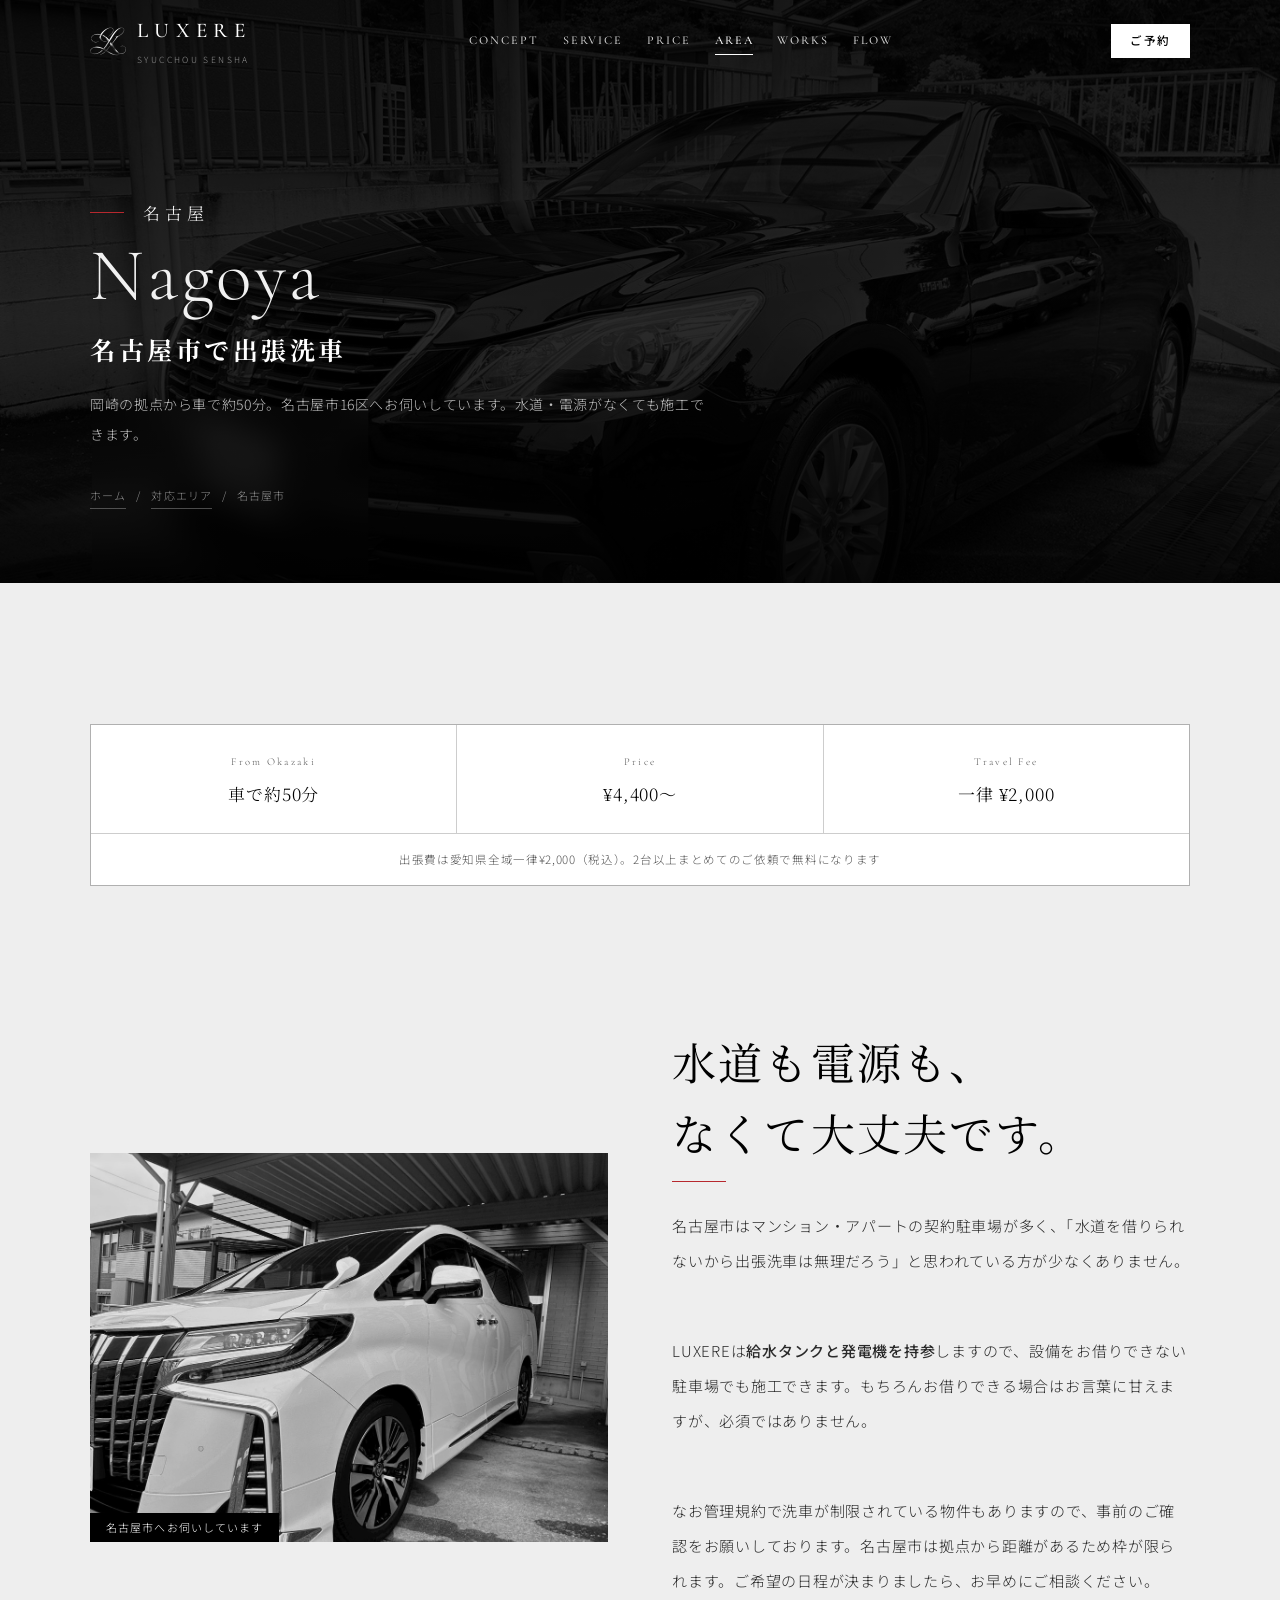
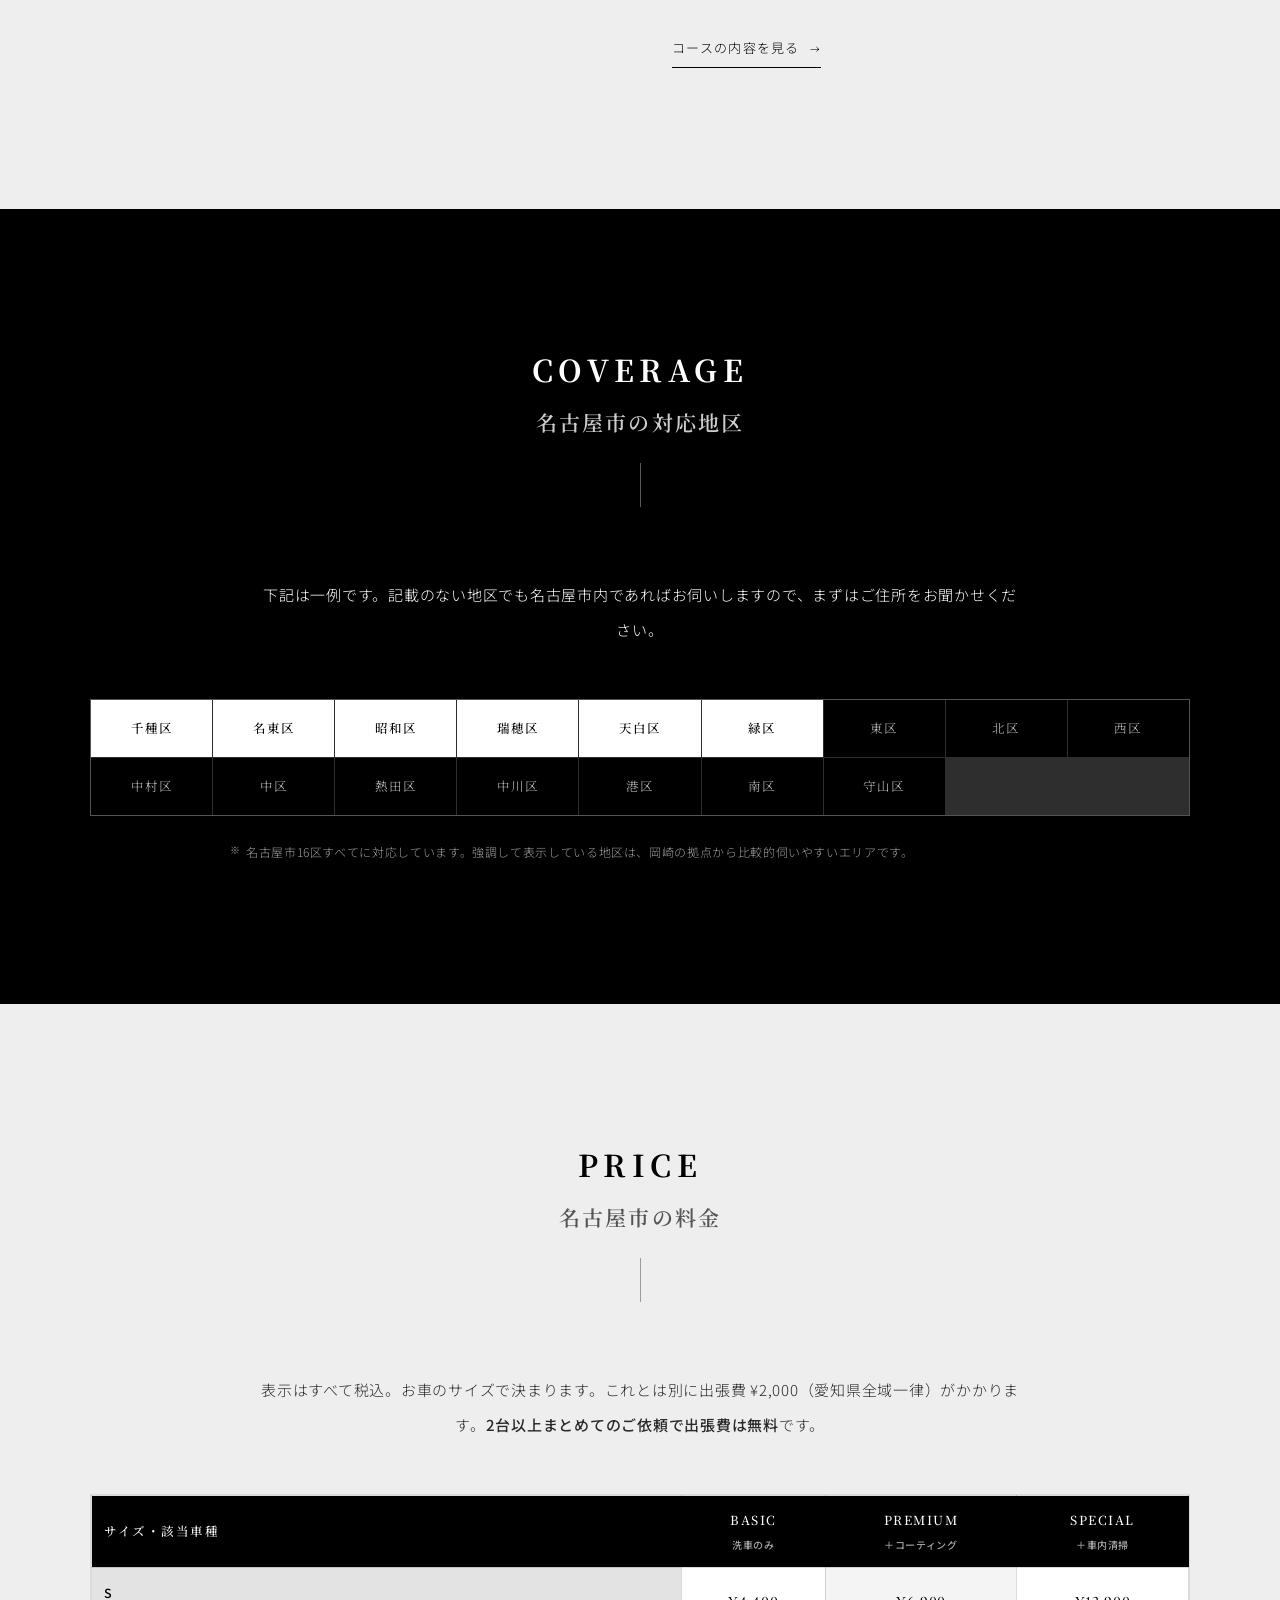
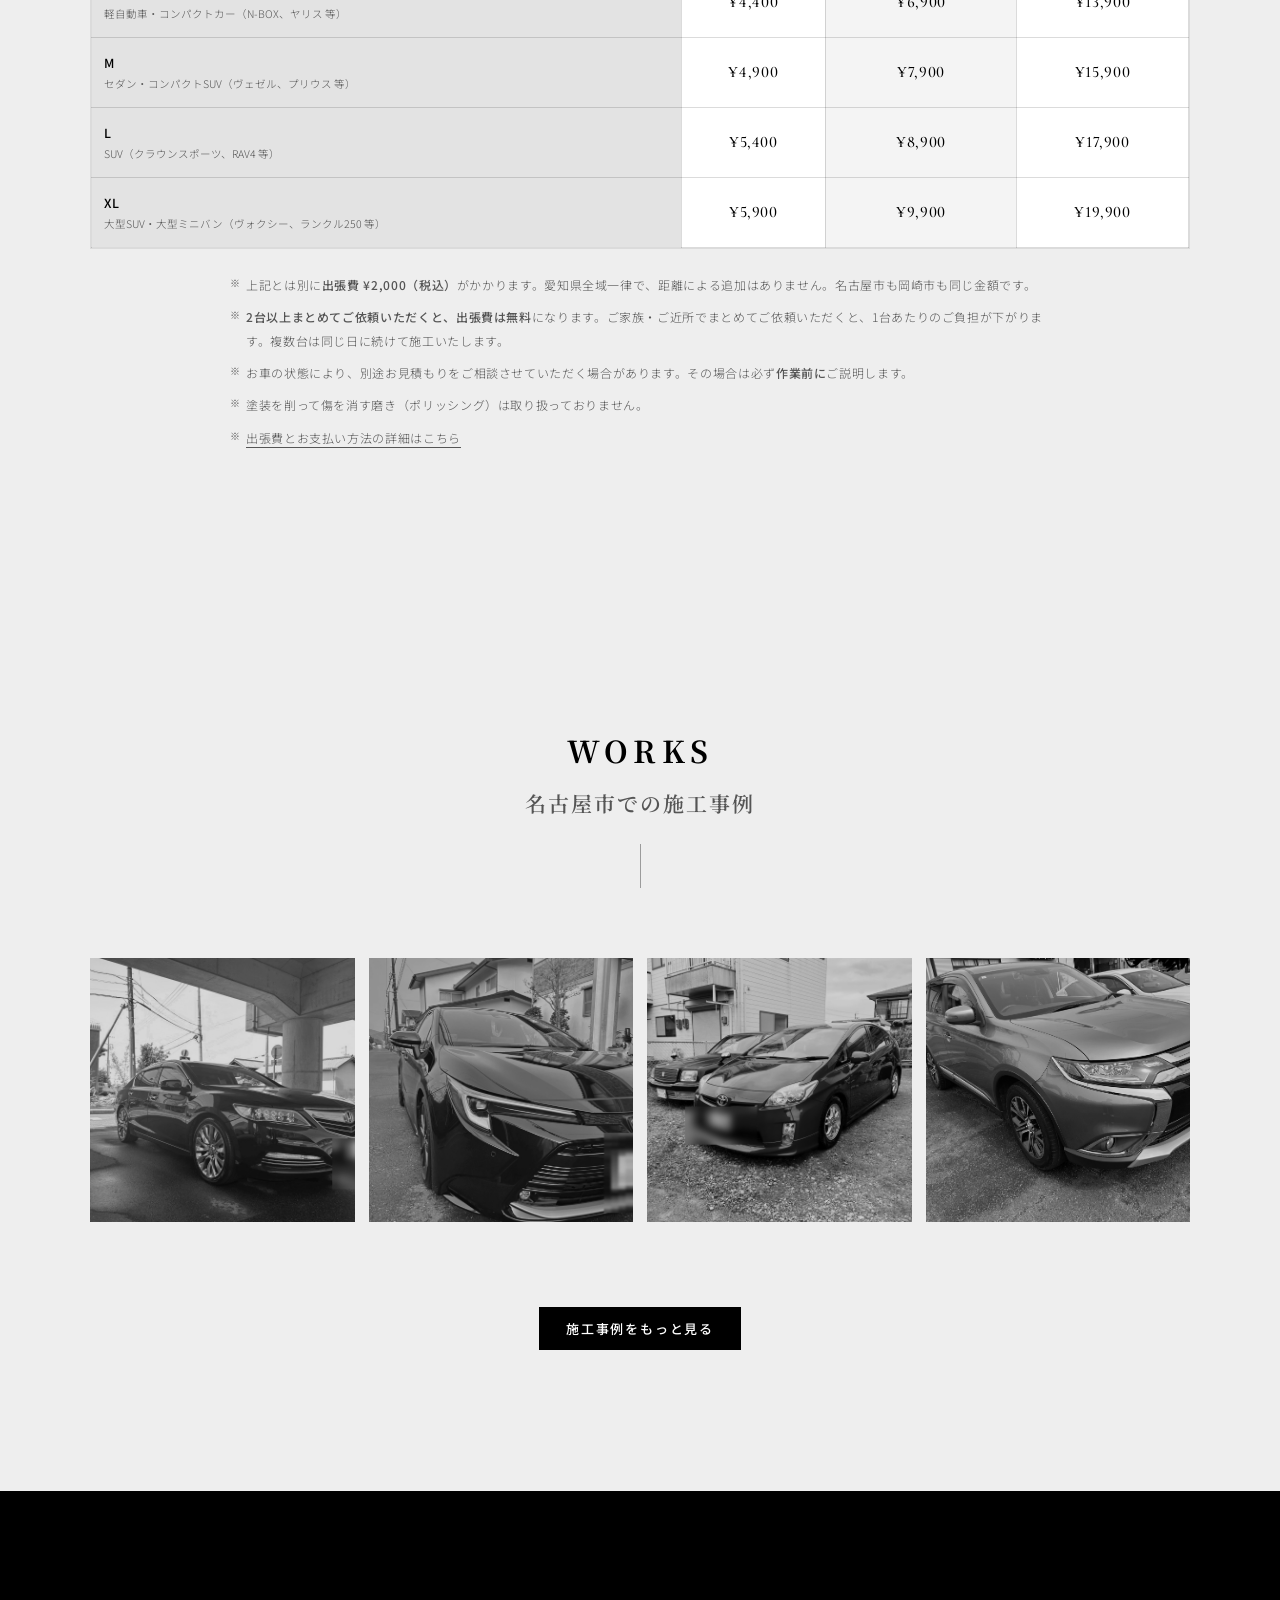
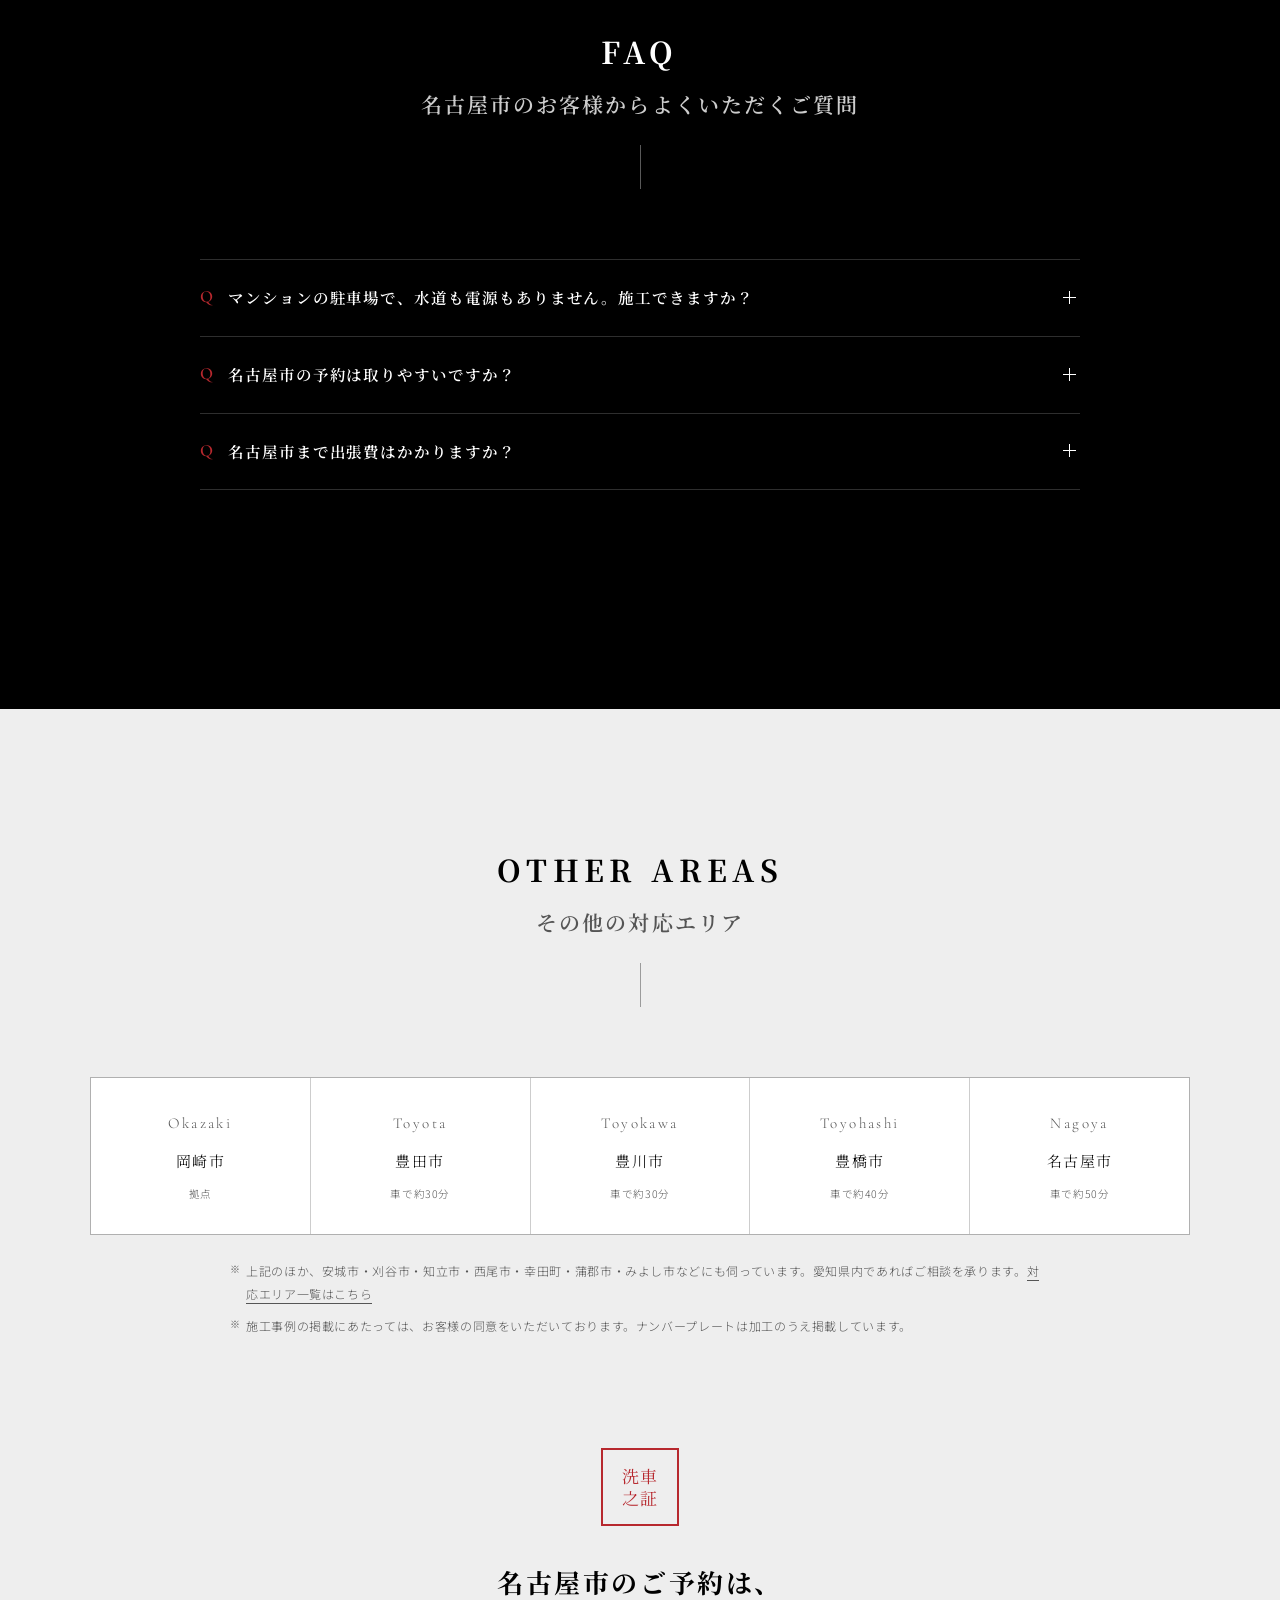
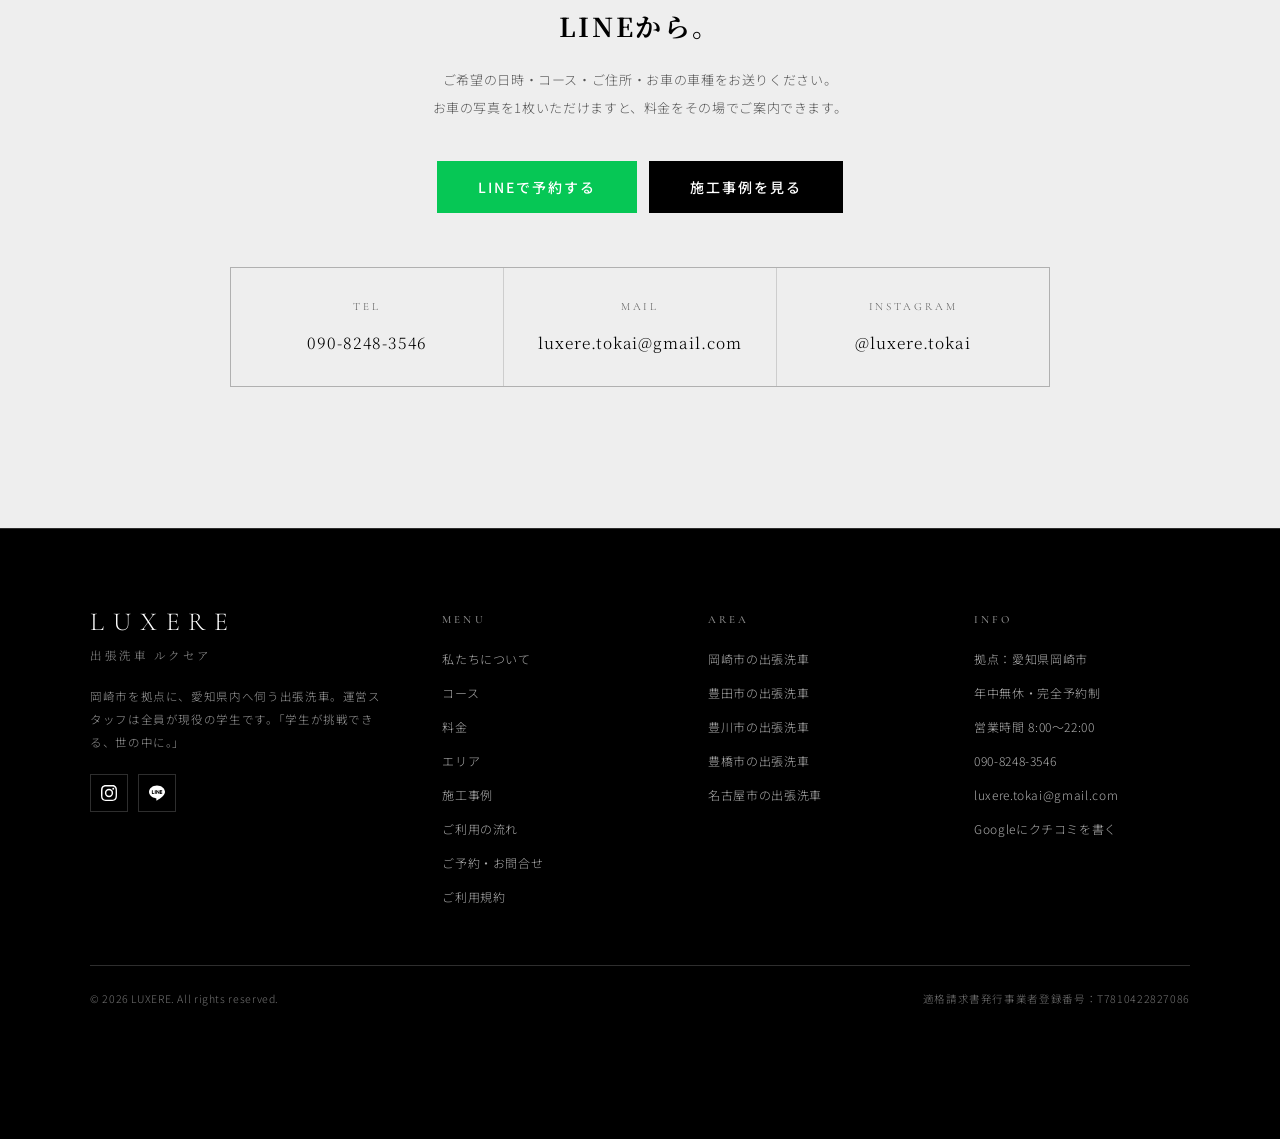
==== commit ab0558c8: "サイト全面リニューアル（モノクロ＋筆文字）／出張費を一律¥2,000へ修正 デザイン - 黒(#000)と薄墨(#eee)の帯を交互に敷くモノクロ構成へ全14ページを刷新 - 見出しは Noto Se" ====
--- a/area/nagoya/index.html
+++ b/area/nagoya/index.html
@@ -1,24 +1,24 @@
 <!DOCTYPE html>
-<html lang="ja">
+<html lang="ja" class="no-js">
 <head>
+<script>document.documentElement.classList.remove('no-js');</script>
 <meta charset="UTF-8">
 <meta name="viewport" content="width=device-width,initial-scale=1">
 <title>名古屋市の出張洗車｜マンション駐車場でもOK 手洗い洗車【LUXERE】</title>
 <meta name="description" content="名古屋市の出張洗車ならLUXERE。水道・電源がお借りできないマンション駐車場でも、給水タンクと発電機を持参して施工します。泡の2段階洗浄で手洗い、¥4,400〜（税込）。名古屋市16区に対応。">
 <link rel="canonical" href="https://luxere.jp/area/nagoya/">
-<meta property="og:type" content="article">
+<meta property="og:type" content="website">
 <meta property="og:title" content="名古屋市の出張洗車｜マンション駐車場でもOK 手洗い洗車【LUXERE】">
 <meta property="og:description" content="名古屋市の出張洗車ならLUXERE。水道・電源がお借りできないマンション駐車場でも、給水タンクと発電機を持参して施工します。泡の2段階洗浄で手洗い、¥4,400〜（税込）。名古屋市16区に対応。">
 <meta property="og:url" content="https://luxere.jp/area/nagoya/">
-<meta property="og:image" content="https://luxere.jp/assets/works/work12.jpg">
+<meta property="og:image" content="https://luxere.jp/assets/works/work9.jpg">
 <meta property="og:site_name" content="出張洗車LUXERE">
 <meta name="twitter:card" content="summary_large_image">
-<meta name="theme-color" content="#ffffff">
+<meta name="theme-color" content="#000000">
+<link rel="icon" href="../../assets/favicon.png">
 <link rel="preconnect" href="https://fonts.googleapis.com">
 <link rel="preconnect" href="https://fonts.gstatic.com" crossorigin>
-<link href="https://fonts.googleapis.com/css2?family=Cormorant+Garamond:wght@400;500;600;700&family=Shippori+Mincho:wght@500;600;700&family=Zen+Kaku+Gothic+New:wght@400;500;700;900&display=swap" rel="stylesheet">
-<link rel="stylesheet" href="../../assets/style.css">
-<link rel="icon" href="../../assets/logo.png">
+<link href="https://fonts.googleapis.com/css2?family=Cormorant+Garamond:wght@300;400;500;600&family=Noto+Sans+JP:wght@300;400;500;700&family=Noto+Serif+JP:wght@400;500;600;700;900&family=Yuji+Boku&display=swap" rel="stylesheet">
 <script type="application/ld+json">
 {
  "@context": "https://schema.org",
@@ -129,7 +129,7 @@
   {
    "@type": "ListItem",
    "position": 3,
-   "name": "名古屋市の出張洗車",
+   "name": "名古屋市",
    "item": "https://luxere.jp/area/nagoya/"
   }
  ]
@@ -161,40 +161,40 @@
    "name": "名古屋市まで出張費はかかりますか？",
    "acceptedAnswer": {
     "@type": "Answer",
-    "text": "かかります。名古屋ほか往復50km以上の遠方は一律¥3,000です。何台まとめてご依頼いただいても出張費は1回ぶんですので、ご近所やご家族とまとめてのご依頼がおすすめです。"
+    "text": "かかります。出張費は愛知県全域一律¥2,000（税込）で、名古屋市も距離による追加はありません。2台以上まとめてご依頼いただくと出張費は無料になりますので、ご近所やご家族とまとめてのご依頼がおすすめです。"
    }
   }
  ]
 }
 </script>
+<link rel="stylesheet" href="../../assets/site.css">
 </head>
 <body>
 
-<header class="nav">
-  <div class="nav-inner">
-    <a href="../../index.html" class="brand">
-      <img src="../../assets/logo.png" alt="出張洗車LUXERE">
-      <span class="brand-txt"><b>LUXERE</b><span>SYUCCHOU SENSHA</span></span>
+<!-- ================= HEADER ================= -->
+<header class="hd" id="hd">
+  <div class="hd-in">
+    <a href="../../index.html" class="logo">
+      <img src="../../assets/logo-mark.png" alt="出張洗車LUXERE" width="36" height="36">
+      <span><b>LUXERE</b><span>SYUCCHOU SENSHA</span></span>
     </a>
-    <nav class="nav-links">
-      <a href="../../concept.html">私たちについて</a>
-      <a href="../../service.html">コース</a>
-      <a href="../../price.html">料金</a>
-      <a href="../../area.html">エリア</a>
-      <a href="../../works.html">施工事例</a>
-      <a href="../../flow.html">ご利用の流れ</a>
+    <nav class="hd-nav">
+      <a href="../../concept.html">CONCEPT</a>
+      <a href="../../service.html">SERVICE</a>
+      <a href="../../price.html">PRICE</a>
+      <a href="../../area.html" aria-current="page">AREA</a>
+      <a href="../../works.html">WORKS</a>
+      <a href="../../flow.html">FLOW</a>
     </nav>
-    <div class="nav-side">
-      <a class="icon-btn ig" href="https://www.instagram.com/luxere.tokai/" target="_blank" rel="noopener" aria-label="Instagram"><svg viewBox="0 0 24 24"><path d="M12 2.2c3.2 0 3.6 0 4.8.1 1.2.1 1.8.2 2.2.4.6.2 1 .5 1.5 1s.8.9 1 1.5c.2.4.3 1 .4 2.2.1 1.2.1 1.6.1 4.8s0 3.6-.1 4.8c-.1 1.2-.2 1.8-.4 2.2-.2.6-.5 1-1 1.5s-.9.8-1.5 1c-.4.2-1 .3-2.2.4-1.2.1-1.6.1-4.8.1s-3.6 0-4.8-.1c-1.2-.1-1.8-.2-2.2-.4-.6-.2-1-.5-1.5-1s-.8-.9-1-1.5c-.2-.4-.3-1-.4-2.2C2.2 15.6 2.2 15.2 2.2 12s0-3.6.1-4.8c.1-1.2.2-1.8.4-2.2.2-.6.5-1 1-1.5s.9-.8 1.5-1c.4-.2 1-.3 2.2-.4C8.4 2.2 8.8 2.2 12 2.2M12 0C8.7 0 8.3 0 7.1.1 5.8.1 5 .3 4.2.6c-.8.3-1.5.7-2.2 1.4C1.3 2.7.9 3.4.6 4.2.3 5 .1 5.8.1 7.1 0 8.3 0 8.7 0 12s0 3.7.1 4.9c0 1.3.2 2.1.5 2.9.3.8.7 1.5 1.4 2.2.7.7 1.4 1.1 2.2 1.4.8.3 1.6.5 2.9.5C8.3 24 8.7 24 12 24s3.7 0 4.9-.1c1.3 0 2.1-.2 2.9-.5.8-.3 1.5-.7 2.2-1.4.7-.7 1.1-1.4 1.4-2.2.3-.8.5-1.6.5-2.9.1-1.2.1-1.6.1-4.9s0-3.7-.1-4.9c0-1.3-.2-2.1-.5-2.9-.3-.8-.7-1.5-1.4-2.2-.7-.7-1.4-1.1-2.2-1.4C21 .3 20.2.1 18.9.1 17.7 0 17.3 0 14 0h-2z"/><path d="M12 5.8A6.2 6.2 0 1 0 18.2 12 6.2 6.2 0 0 0 12 5.8zm0 10.2A4 4 0 1 1 16 12a4 4 0 0 1-4 4z"/><circle cx="18.4" cy="5.6" r="1.4"/></svg></a>
-      <a class="icon-btn ln" href="https://line.me/ti/p/Df93XFlxUP" target="_blank" rel="noopener" aria-label="公式LINE"><svg viewBox="0 0 24 24"><path fill-rule="evenodd" d="M24 10.3C24 4.9 18.6.6 12 .6S0 4.9 0 10.3c0 4.8 4.3 8.8 10 9.6.4.1.9.2 1.1.6.1.3.1.7 0 1l-.2 1c0 .3-.2 1.2 1 .6s6.9-4.1 9.4-7c1.7-1.9 2.7-3.8 2.7-5.8zM7.5 13.5H4.9a.6.6 0 0 1-.6-.6V8.1a.6.6 0 1 1 1.3 0v4.1h1.9a.6.6 0 1 1 0 1.3zm2.5-.6a.6.6 0 1 1-1.3 0V8.1a.6.6 0 1 1 1.3 0zm5.7 0a.6.6 0 0 1-.4.6h-.2a.6.6 0 0 1-.5-.3l-2.4-3.3v2.9a.6.6 0 1 1-1.3 0V8.1a.6.6 0 0 1 .4-.6h.2c.2 0 .4.1.5.3l2.5 3.3V8.1a.6.6 0 1 1 1.2 0zm3.7-3a.6.6 0 1 1 0 1.3h-1.8v1.1h1.8a.6.6 0 1 1 0 1.3h-2.4a.6.6 0 0 1-.6-.6V8.1a.6.6 0 0 1 .6-.6h2.4a.6.6 0 1 1 0 1.3h-1.8v1.1z"/></svg></a>
-      <a class="btn btn--shu btn--sm" href="../../contact.html">ご予約</a>
-      <button class="burger" aria-label="メニュー"><i></i></button>
+    <div class="hd-cta">
+      <a class="btn btn--fill btn--sm" href="../../contact.html">ご予約</a>
+      <button class="burger" id="burger" aria-label="メニュー" aria-expanded="false"><i></i><i></i><i></i></button>
     </div>
   </div>
 </header>
 
-<div class="drawer">
-  <div class="container">
+<div class="ov" id="ov">
+  <div>
     <ul>
       <li><a href="../../index.html"><em>01</em>ホーム</a></li>
       <li><a href="../../concept.html"><em>02</em>私たちについて</a></li>
@@ -205,16 +205,17 @@
       <li><a href="../../flow.html"><em>07</em>ご利用の流れ</a></li>
       <li><a href="../../contact.html"><em>08</em>ご予約・お問合せ</a></li>
     </ul>
-    <div class="drawer-cta">
+    <div class="ov-cta">
       <a class="btn btn--line" href="https://line.me/ti/p/Df93XFlxUP" target="_blank" rel="noopener">LINEで予約する</a>
-      <a class="btn btn--ghost" href="https://www.instagram.com/luxere.tokai/" target="_blank" rel="noopener">Instagram</a>
+      <a class="btn" href="tel:09082483546">090-8248-3546</a>
     </div>
   </div>
 </div>
-
+<!-- ================= PAGE HERO ================= -->
 <section class="phero">
-  <div class="hero-fx"><span class="blob b1"></span><span class="blob b2"></span><span class="grid"></span></div>
-  <div class="container phero-inner">
+  <div class="phero-bg"><img src="../../assets/works/work9.jpg" alt="" loading="lazy"></div>
+  <div class="wrap phero-in">
+    <div class="fude-eyebrow"><i></i><span>名古屋</span></div>
     <div class="en-big">Nagoya</div>
     <h1>名古屋市で出張洗車</h1>
     <p class="lead">岡崎の拠点から車で約50分。名古屋市16区へお伺いしています。水道・電源がなくても施工できます。</p>
@@ -222,131 +223,146 @@
   </div>
 </section>
 
-<section class="section" style="padding-block:clamp(40px,5vw,64px)">
-  <div class="container">
-    <div class="from-base reveal">
+<!-- ================= 拠点からの目安 ================= -->
+<section class="sec sec--light">
+  <div class="wrap">
+    <div class="stats rv">
       <div><div class="k">From Okazaki</div><div class="v">車で約50分</div></div>
       <div><div class="k">Price</div><div class="v">¥4,400〜</div></div>
-      <div><div class="k">Travel Fee</div><div class="v">¥3,000（50km〜）</div></div>
-      <div class="n">岡崎の拠点から</div>
-    </div>
-  </div>
-</section>
-
-<section class="section" style="padding-top:0">
-  <div class="container">
+      <div><div class="k">Travel Fee</div><div class="v">一律 ¥2,000</div></div>
+      <div class="n">出張費は愛知県全域一律¥2,000（税込）。2台以上まとめてのご依頼で無料になります</div>
+    </div>
+  </div>
+</section>
+
+<!-- ================= 名古屋市について ================= -->
+<section class="sec sec--light sec--tight">
+  <div class="wrap">
     <div class="split">
-      <div class="split-media reveal">
-        <img src="../../assets/works/work9.jpg" alt="名古屋市での出張洗車の施工事例" loading="lazy">
+      <div class="split-fig rv">
+        <img src="../../assets/works/work13.jpg" alt="名古屋市の駐車場へ伺い、給水タンクを使って手洗いで仕上げた白のミニバン" loading="lazy">
         <div class="tagpill">名古屋市へお伺いしています</div>
       </div>
-      <div class="reveal" data-d="1">
-        <div class="eyebrow">Nagoya</div>
-        <h2 class="h-l" style="margin-bottom:26px">水道も電源も、<br>なくて大丈夫です。</h2>
+      <div class="rv" data-d="1">
+        <h2 class="fude-h">水道も電源も、<br>なくて大丈夫です。</h2>
+        <div class="fude-rule"></div>
         <div class="stack">
-          <p class="lead">名古屋市はマンション・アパートの契約駐車場が多く、「水道を借りられないから出張洗車は無理だろう」と思われている方が少なくありません。</p>
-          <p class="lead">LUXEREは<strong>給水タンクと発電機を持参</strong>しますので、設備をお借りできない駐車場でも施工できます。もちろんお借りできる場合はお言葉に甘えますが、必須ではありません。</p>
-          <p class="lead">なお管理規約で洗車が制限されている物件もありますので、事前のご確認をお願いしております。名古屋市は拠点から距離があるため枠が限られます。ご希望の日程が決まりましたら、お早めにご相談ください。</p>
+          <p class="body-txt">名古屋市はマンション・アパートの契約駐車場が多く、「水道を借りられないから出張洗車は無理だろう」と思われている方が少なくありません。</p>
+          <p class="body-txt">LUXEREは<strong>給水タンクと発電機を持参</strong>しますので、設備をお借りできない駐車場でも施工できます。もちろんお借りできる場合はお言葉に甘えますが、必須ではありません。</p>
+          <p class="body-txt">なお管理規約で洗車が制限されている物件もありますので、事前のご確認をお願いしております。名古屋市は拠点から距離があるため枠が限られます。ご希望の日程が決まりましたら、お早めにご相談ください。</p>
         </div>
-        <div style="margin-top:34px"><a class="link-arrow" href="../../service.html">コースの内容を見る</a></div>
-      </div>
-    </div>
-  </div>
-</section>
-
-<!-- 対応地区 -->
-<section class="section section--tint">
-  <div class="container">
-    <div class="sec-head reveal">
-      <div class="eyebrow">Coverage</div>
-      <h2 class="h-l">名古屋市の対応地区</h2>
-      <p class="lead">下記は一例です。記載のない地区でも名古屋市内であればお伺いしますので、まずはご住所をお聞かせください。</p>
-    </div>
-    <ul class="wards reveal">
-      <li class="core">千種区</li>
-      <li class="core">名東区</li>
-      <li class="core">昭和区</li>
-      <li class="core">瑞穂区</li>
-      <li class="core">天白区</li>
-      <li class="core">緑区</li>
-      <li>東区</li>
-      <li>北区</li>
-      <li>西区</li>
-      <li>中村区</li>
-      <li>中区</li>
-      <li>熱田区</li>
-      <li>中川区</li>
-      <li>港区</li>
-      <li>南区</li>
-      <li>守山区</li>
+        <div style="margin-top:32px"><a class="link-arrow" href="../../service.html">コースの内容を見る</a></div>
+      </div>
+    </div>
+  </div>
+</section>
+
+<!-- ================= 対応地区 ================= -->
+<section class="sec sec--dark">
+  <div class="wrap">
+    <div class="lbl rv">
+      <h2>COVERAGE</h2>
+      <div class="sec-jp">名古屋市の対応地区</div>
+      <div class="bar"></div>
+    </div>
+    <p class="body-txt center rv" data-d="1" style="max-width:760px;margin-inline:auto;margin-bottom:clamp(34px,5vw,52px)">
+      下記は一例です。記載のない地区でも名古屋市内であればお伺いしますので、まずはご住所をお聞かせください。
+    </p>
+    <div class="city-grid rv" data-d="1">
+      <div class="city is-core">千種区</div>
+      <div class="city is-core">名東区</div>
+      <div class="city is-core">昭和区</div>
+      <div class="city is-core">瑞穂区</div>
+      <div class="city is-core">天白区</div>
+      <div class="city is-core">緑区</div>
+      <div class="city">東区</div>
+      <div class="city">北区</div>
+      <div class="city">西区</div>
+      <div class="city">中村区</div>
+      <div class="city">中区</div>
+      <div class="city">熱田区</div>
+      <div class="city">中川区</div>
+      <div class="city">港区</div>
+      <div class="city">南区</div>
+      <div class="city">守山区</div>
+    </div>
+    <ul class="notes rv">
+      <li>名古屋市16区すべてに対応しています。強調して表示している地区は、岡崎の拠点から比較的伺いやすいエリアです。</li>
     </ul>
   </div>
 </section>
 
-<!-- 料金 -->
-<section class="section">
-  <div class="container">
-    <div class="sec-head reveal">
-      <div class="eyebrow">Price</div>
-      <h2 class="h-l">名古屋市の料金</h2>
-      <p class="lead">表示はすべて税込。お車のサイズで決まります。これとは別に出張費がかかります（<strong>何台まとめても1回ぶん</strong>）。</p>
-    </div>
-    <div class="ptable-wrap reveal">
-      <table class="ptable">
+<!-- ================= 料金 ================= -->
+<section class="sec sec--light">
+  <div class="wrap">
+    <div class="lbl rv">
+      <h2>PRICE</h2>
+      <div class="sec-jp">名古屋市の料金</div>
+      <div class="bar"></div>
+    </div>
+    <p class="body-txt center rv" data-d="1" style="max-width:760px;margin-inline:auto;margin-bottom:clamp(34px,5vw,52px)">
+      表示はすべて税込。お車のサイズで決まります。これとは別に出張費 ¥2,000（愛知県全域一律）がかかります。<strong>2台以上まとめてのご依頼で出張費は無料</strong>です。
+    </p>
+    <div class="scroller rv">
+      <table class="t">
         <thead>
           <tr>
-            <th>サイズ・該当車種</th>
-            <th>Basic<small>洗車のみ</small></th>
-            <th class="pop">Premium<small>＋コーティング</small></th>
-            <th>Special<small>＋車内清掃</small></th>
+            <th style="text-align:left">サイズ・該当車種</th>
+            <th>BASIC<small>洗車のみ</small></th>
+            <th>PREMIUM<small>＋コーティング</small></th>
+            <th>SPECIAL<small>＋車内清掃</small></th>
           </tr>
         </thead>
         <tbody>
-          <tr><th>S<small>軽自動車・コンパクトカー<br>N-BOX、ヤリス など</small></th><td>¥4,400</td><td class="pop">¥6,900</td><td>¥13,900</td></tr>
-          <tr><th>M<small>セダン・コンパクトSUV<br>ヴェゼル、プリウス など</small></th><td>¥4,900</td><td class="pop">¥7,900</td><td>¥15,900</td></tr>
-          <tr><th>L<small>SUV<br>クラウンスポーツ、RAV4 など</small></th><td>¥5,400</td><td class="pop">¥8,900</td><td>¥17,900</td></tr>
-          <tr><th>XL<small>大型SUV・大型ミニバン<br>ヴォクシー、ランドクルーザー250 など</small></th><td>¥5,900</td><td class="pop">¥9,900</td><td>¥19,900</td></tr>
+          <tr><th>S<small>軽自動車・コンパクトカー（N-BOX、ヤリス 等）</small></th><td><b>¥4,400</b></td><td class="pop"><b>¥6,900</b></td><td><b>¥13,900</b></td></tr>
+          <tr><th>M<small>セダン・コンパクトSUV（ヴェゼル、プリウス 等）</small></th><td><b>¥4,900</b></td><td class="pop"><b>¥7,900</b></td><td><b>¥15,900</b></td></tr>
+          <tr><th>L<small>SUV（クラウンスポーツ、RAV4 等）</small></th><td><b>¥5,400</b></td><td class="pop"><b>¥8,900</b></td><td><b>¥17,900</b></td></tr>
+          <tr><th>XL<small>大型SUV・大型ミニバン（ヴォクシー、ランクル250 等）</small></th><td><b>¥5,900</b></td><td class="pop"><b>¥9,900</b></td><td><b>¥19,900</b></td></tr>
         </tbody>
       </table>
     </div>
-    <ul class="notes reveal">
-      <li>上記とは別に<strong>出張費</strong>がかかります。往復の走行距離 × 30円/km で算出し、岡崎市内なら¥600、安城・幸田¥1,200、豊田・刈谷¥2,100、名古屋ほか¥3,000が目安です。</li>
-      <li><strong>何台まとめても出張費は1回ぶん</strong>です。ご家族・ご近所でまとめてご依頼いただくと、1台あたりのご負担が下がります。</li>
+    <ul class="notes rv">
+      <li>上記とは別に<strong>出張費 ¥2,000（税込）</strong>がかかります。愛知県全域一律で、距離による追加はありません。名古屋市も岡崎市も同じ金額です。</li>
+      <li><strong>2台以上まとめてご依頼いただくと、出張費は無料</strong>になります。ご家族・ご近所でまとめてご依頼いただくと、1台あたりのご負担が下がります。複数台は同じ日に続けて施工いたします。</li>
       <li>お車の状態により、別途お見積もりをご相談させていただく場合があります。その場合は必ず<strong>作業前に</strong>ご説明します。</li>
-      <li><a href="../../price.html" style="color:var(--shu);text-decoration:underline">出張費とお支払い方法の詳細はこちら</a></li>
+      <li>塗装を削って傷を消す磨き（ポリッシング）は取り扱っておりません。</li>
+      <li><a class="tlink" href="../../price.html">出張費とお支払い方法の詳細はこちら</a></li>
     </ul>
   </div>
 </section>
 
-<!-- 施工事例 -->
-<section class="section">
-  <div class="container">
-    <div class="sec-head reveal">
-      <div class="eyebrow">Works</div>
-      <h2 class="h-l">施工事例</h2>
-      <p class="lead">実際にご依頼いただいたお客様のお車です。ご自宅や職場の駐車場で、一台ずつ手洗いで仕上げています。</p>
-    </div>
-    <div class="works-grid reveal">
-      <figure class="w"><img src="../../assets/works/work10.jpg" alt="名古屋市での出張洗車の施工事例｜ご自宅の駐車場で手洗い洗車を行った車両" loading="lazy"></figure>
-      <figure class="w"><img src="../../assets/works/work11.jpg" alt="名古屋市での出張洗車の施工事例｜ご自宅の駐車場で手洗い洗車を行った車両" loading="lazy"></figure>
-      <figure class="w"><img src="../../assets/works/work8.jpg" alt="名古屋市での出張洗車の施工事例｜ご自宅の駐車場で手洗い洗車を行った車両" loading="lazy"></figure>
-      <figure class="w"><img src="../../assets/works/work5.jpg" alt="名古屋市での出張洗車の施工事例｜ご自宅の駐車場で手洗い洗車を行った車両" loading="lazy"></figure>
-    </div>
-    <div style="margin-top:34px" class="reveal"><a class="link-arrow" href="../../works.html">施工事例をもっと見る</a></div>
-    <ul class="notes reveal">
+<!-- ================= WORKS ================= -->
+<section class="sec sec--light">
+  <div class="wrap">
+    <div class="lbl rv">
+      <h2>WORKS</h2>
+      <div class="sec-jp">名古屋市での施工事例</div>
+      <div class="bar"></div>
+    </div>
+    <div class="works rv">
+        <figure><img src="../../assets/works/work10.jpg" alt="名古屋市での出張洗車の施工事例｜ご自宅の駐車場で手洗い洗車を行った車両" loading="lazy"></figure>
+        <figure><img src="../../assets/works/work11.jpg" alt="名古屋市での出張洗車の施工事例｜ご自宅の駐車場で手洗い洗車を行った車両" loading="lazy"></figure>
+        <figure><img src="../../assets/works/work8.jpg" alt="名古屋市での出張洗車の施工事例｜ご自宅の駐車場で手洗い洗車を行った車両" loading="lazy"></figure>
+        <figure><img src="../../assets/works/work5.jpg" alt="名古屋市での出張洗車の施工事例｜ご自宅の駐車場で手洗い洗車を行った車両" loading="lazy"></figure>
+    </div>
+    <ul class="notes rv">
       <li>掲載にあたっては、お客様の同意をいただいております。ナンバープレートは加工のうえ掲載しています。</li>
     </ul>
-  </div>
-</section>
-
-<!-- FAQ -->
-<section class="section section--sky">
-  <div class="container">
-    <div class="sec-head reveal">
-      <div class="eyebrow">FAQ</div>
-      <h2 class="h-l">名古屋市のお客様からよくいただくご質問</h2>
-    </div>
-    <div class="faq reveal">
+    <div class="center" style="margin-top:clamp(26px,3.5vw,38px)">
+      <a class="btn btn--dark rv" href="../../works.html">施工事例をもっと見る</a>
+    </div>
+  </div>
+</section>
+
+<!-- ================= FAQ ================= -->
+<section class="sec sec--dark">
+  <div class="wrap">
+    <div class="lbl rv">
+      <h2>FAQ</h2>
+      <div class="sec-jp">名古屋市のお客様からよくいただくご質問</div>
+      <div class="bar"></div>
+    </div>
+    <div class="faq rv">
       <div class="faq-item">
         <button class="faq-q"><span class="qm">Q</span>マンションの駐車場で、水道も電源もありません。施工できますか？<span class="pm"></span></button>
         <div class="faq-a"><div><p>できます。給水タンクと発電機を持参いたしますので、設備をお借りできなくても問題ありません。ただし管理規約で洗車が制限されている場合がございますので、事前のご確認をお願いしております。</p></div></div>
@@ -357,76 +373,78 @@
       </div>
       <div class="faq-item">
         <button class="faq-q"><span class="qm">Q</span>名古屋市まで出張費はかかりますか？<span class="pm"></span></button>
-        <div class="faq-a"><div><p>かかります。名古屋ほか往復50km以上の遠方は一律¥3,000です。何台まとめてご依頼いただいても出張費は1回ぶんですので、ご近所やご家族とまとめてのご依頼がおすすめです。</p></div></div>
-      </div>
-    </div>
-    <div style="margin-top:34px" class="reveal"><a class="link-arrow" href="../../flow.html">その他のご質問・ご利用の流れを見る</a></div>
-  </div>
-</section>
-
-<!-- 他エリア -->
-<section class="section">
-  <div class="container">
-    <div class="sec-head reveal">
-      <div class="eyebrow">Other Areas</div>
-      <h2 class="h-l">その他の対応エリア</h2>
-    </div>
-    <div class="reveal">
-<div class="area-nav">
-  <a href="../../area/okazaki/"><span class="en">Okazaki</span><span class="jp">岡崎市</span><span class="sub">拠点</span></a>
-  <a href="../../area/toyota/"><span class="en">Toyota</span><span class="jp">豊田市</span><span class="sub">車で約30分</span></a>
-  <a href="../../area/toyokawa/"><span class="en">Toyokawa</span><span class="jp">豊川市</span><span class="sub">車で約30分</span></a>
-  <a href="../../area/toyohashi/"><span class="en">Toyohashi</span><span class="jp">豊橋市</span><span class="sub">車で約40分</span></a>
-  <a href="../../area/nagoya/" class="is-here"><span class="en">Nagoya</span><span class="jp">名古屋市</span><span class="sub">車で約50分</span></a>
-</div>
-    </div>
-    <ul class="notes reveal">
-      <li>上記以外の市町村も、愛知県内であればご相談を承ります。<a href="../../area.html" style="color:var(--shu);text-decoration:underline">対応エリア一覧はこちら</a></li>
+        <div class="faq-a"><div><p>かかります。出張費は愛知県全域一律¥2,000（税込）で、名古屋市も距離による追加はありません。2台以上まとめてご依頼いただくと出張費は無料になりますので、ご近所やご家族とまとめてのご依頼がおすすめです。</p></div></div>
+      </div>
+    </div>
+    <div class="center rv" style="margin-top:clamp(28px,4vw,40px)"><a class="link-arrow" href="../../flow.html">その他のご質問・ご利用の流れを見る</a></div>
+  </div>
+</section>
+
+<!-- ================= 他エリア ＋ ご予約 ================= -->
+<section class="sec sec--light">
+  <div class="wrap">
+    <div class="lbl rv">
+      <h2>OTHER AREAS</h2>
+      <div class="sec-jp">その他の対応エリア</div>
+      <div class="bar"></div>
+    </div>
+    <div class="areas rv">
+      <a href="../../area/okazaki/"><span class="en">Okazaki</span><span class="jp">岡崎市</span><span class="sub">拠点</span></a>
+      <a href="../../area/toyota/"><span class="en">Toyota</span><span class="jp">豊田市</span><span class="sub">車で約30分</span></a>
+      <a href="../../area/toyokawa/"><span class="en">Toyokawa</span><span class="jp">豊川市</span><span class="sub">車で約30分</span></a>
+      <a href="../../area/toyohashi/"><span class="en">Toyohashi</span><span class="jp">豊橋市</span><span class="sub">車で約40分</span></a>
+      <a href="../../area/nagoya/"><span class="en">Nagoya</span><span class="jp">名古屋市</span><span class="sub">車で約50分</span></a>
+    </div>
+    <ul class="notes rv">
+      <li>上記のほか、安城市・刈谷市・知立市・西尾市・幸田町・蒲郡市・みよし市などにも伺っています。愛知県内であればご相談を承ります。<a class="tlink" href="../../area.html">対応エリア一覧はこちら</a></li>
+      <li>施工事例の掲載にあたっては、お客様の同意をいただいております。ナンバープレートは加工のうえ掲載しています。</li>
     </ul>
   </div>
-</section>
-
-<section class="section" style="padding-top:0">
-  <div class="container">
-    <div class="cta-band reveal">
-      <div class="seal">洗車<br>之証</div>
-      <h2>名古屋市のご予約は、<br>LINEから。</h2>
-      <p>ご希望の日時・コース・ご住所・お車の車種をお送りください。<br>お車の写真を1枚いただけますと、料金をその場でご案内できます。</p>
-      <div class="btns">
-        <a class="btn btn--line btn--lg" href="https://line.me/ti/p/Df93XFlxUP" target="_blank" rel="noopener">LINEで予約する</a>
-        <a class="btn btn--ghost btn--lg" href="../../works.html">施工事例を見る</a>
-      </div>
-    </div>
-  </div>
-</section>
-
-<footer class="footer">
-  <div class="container">
-    <div class="f-top">
-      <div class="f-brand">
+
+  <div class="wrap wrap--n ct" style="margin-top:clamp(60px,9vw,110px)">
+    <div class="seal rv">洗車<br>之証</div>
+    <h3 class="rv" data-d="1">名古屋市のご予約は、<br>LINEから。</h3>
+    <p class="rv" data-d="1">ご希望の日時・コース・ご住所・お車の車種をお送りください。<br>お車の写真を1枚いただけますと、料金をその場でご案内できます。</p>
+    <div class="ct-btns rv" data-d="2">
+      <a class="btn btn--line btn--lg" href="https://line.me/ti/p/Df93XFlxUP" target="_blank" rel="noopener">LINEで予約する</a>
+      <a class="btn btn--dark btn--lg" href="../../works.html">施工事例を見る</a>
+    </div>
+    <div class="ct-list rv" data-d="3">
+      <a href="tel:09082483546"><div class="k">TEL</div><div class="v">090-8248-3546</div></a>
+      <a href="mailto:luxere.tokai@gmail.com"><div class="k">MAIL</div><div class="v">luxere.tokai@gmail.com</div></a>
+      <a href="https://www.instagram.com/luxere.tokai/" target="_blank" rel="noopener"><div class="k">INSTAGRAM</div><div class="v">@luxere.tokai</div></a>
+    </div>
+  </div>
+</section>
+
+<!-- ================= FOOTER ================= -->
+<footer class="ft">
+  <div class="wrap">
+    <div class="ft-top">
+      <div class="ft-brand">
         <div class="en">LUXERE</div>
         <div class="jp">出張洗車 ルクセア</div>
         <p>岡崎市を拠点に、愛知県内へ伺う出張洗車。運営スタッフは全員が現役の学生です。「学生が挑戦できる、世の中に。」</p>
-        <div class="f-social">
+        <div class="ft-soc">
           <a href="https://www.instagram.com/luxere.tokai/" target="_blank" rel="noopener" aria-label="Instagram"><svg viewBox="0 0 24 24"><path d="M12 2.2c3.2 0 3.6 0 4.8.1 1.2.1 1.8.2 2.2.4.6.2 1 .5 1.5 1s.8.9 1 1.5c.2.4.3 1 .4 2.2.1 1.2.1 1.6.1 4.8s0 3.6-.1 4.8c-.1 1.2-.2 1.8-.4 2.2-.2.6-.5 1-1 1.5s-.9.8-1.5 1c-.4.2-1 .3-2.2.4-1.2.1-1.6.1-4.8.1s-3.6 0-4.8-.1c-1.2-.1-1.8-.2-2.2-.4-.6-.2-1-.5-1.5-1s-.8-.9-1-1.5c-.2-.4-.3-1-.4-2.2C2.2 15.6 2.2 15.2 2.2 12s0-3.6.1-4.8c.1-1.2.2-1.8.4-2.2.2-.6.5-1 1-1.5s.9-.8 1.5-1c.4-.2 1-.3 2.2-.4C8.4 2.2 8.8 2.2 12 2.2M12 0C8.7 0 8.3 0 7.1.1 5.8.1 5 .3 4.2.6c-.8.3-1.5.7-2.2 1.4C1.3 2.7.9 3.4.6 4.2.3 5 .1 5.8.1 7.1 0 8.3 0 8.7 0 12s0 3.7.1 4.9c0 1.3.2 2.1.5 2.9.3.8.7 1.5 1.4 2.2.7.7 1.4 1.1 2.2 1.4.8.3 1.6.5 2.9.5C8.3 24 8.7 24 12 24s3.7 0 4.9-.1c1.3 0 2.1-.2 2.9-.5.8-.3 1.5-.7 2.2-1.4.7-.7 1.1-1.4 1.4-2.2.3-.8.5-1.6.5-2.9.1-1.2.1-1.6.1-4.9s0-3.7-.1-4.9c0-1.3-.2-2.1-.5-2.9-.3-.8-.7-1.5-1.4-2.2-.7-.7-1.4-1.1-2.2-1.4C21 .3 20.2.1 18.9.1 17.7 0 17.3 0 14 0h-2z"/><path d="M12 5.8A6.2 6.2 0 1 0 18.2 12 6.2 6.2 0 0 0 12 5.8zm0 10.2A4 4 0 1 1 16 12a4 4 0 0 1-4 4z"/><circle cx="18.4" cy="5.6" r="1.4"/></svg></a>
-          <a href="https://line.me/ti/p/Df93XFlxUP" target="_blank" rel="noopener" aria-label="LINE"><svg viewBox="0 0 24 24"><path fill-rule="evenodd" d="M24 10.3C24 4.9 18.6.6 12 .6S0 4.9 0 10.3c0 4.8 4.3 8.8 10 9.6.4.1.9.2 1.1.6.1.3.1.7 0 1l-.2 1c0 .3-.2 1.2 1 .6s6.9-4.1 9.4-7c1.7-1.9 2.7-3.8 2.7-5.8zM7.5 13.5H4.9a.6.6 0 0 1-.6-.6V8.1a.6.6 0 1 1 1.3 0v4.1h1.9a.6.6 0 1 1 0 1.3zm2.5-.6a.6.6 0 1 1-1.3 0V8.1a.6.6 0 1 1 1.3 0zm5.7 0a.6.6 0 0 1-.4.6h-.2a.6.6 0 0 1-.5-.3l-2.4-3.3v2.9a.6.6 0 1 1-1.3 0V8.1a.6.6 0 0 1 .4-.6h.2c.2 0 .4.1.5.3l2.5 3.3V8.1a.6.6 0 1 1 1.2 0zm3.7-3a.6.6 0 1 1 0 1.3h-1.8v1.1h1.8a.6.6 0 1 1 0 1.3h-2.4a.6.6 0 0 1-.6-.6V8.1a.6.6 0 0 1 .6-.6h2.4a.6.6 0 1 1 0 1.3h-1.8v1.1z"/></svg></a>
+          <a href="https://line.me/ti/p/Df93XFlxUP" target="_blank" rel="noopener" aria-label="公式LINE"><svg viewBox="0 0 24 24"><path fill-rule="evenodd" d="M24 10.3C24 4.9 18.6.6 12 .6S0 4.9 0 10.3c0 4.8 4.3 8.8 10 9.6.4.1.9.2 1.1.6.1.3.1.7 0 1l-.2 1c0 .3-.2 1.2 1 .6s6.9-4.1 9.4-7c1.7-1.9 2.7-3.8 2.7-5.8zM7.5 13.5H4.9a.6.6 0 0 1-.6-.6V8.1a.6.6 0 1 1 1.3 0v4.1h1.9a.6.6 0 1 1 0 1.3zm2.5-.6a.6.6 0 1 1-1.3 0V8.1a.6.6 0 1 1 1.3 0zm5.7 0a.6.6 0 0 1-.4.6h-.2a.6.6 0 0 1-.5-.3l-2.4-3.3v2.9a.6.6 0 1 1-1.3 0V8.1a.6.6 0 0 1 .4-.6h.2c.2 0 .4.1.5.3l2.5 3.3V8.1a.6.6 0 1 1 1.2 0zm3.7-3a.6.6 0 1 1 0 1.3h-1.8v1.1h1.8a.6.6 0 1 1 0 1.3h-2.4a.6.6 0 0 1-.6-.6V8.1a.6.6 0 0 1 .6-.6h2.4a.6.6 0 1 1 0 1.3h-1.8v1.1z"/></svg></a>
         </div>
       </div>
-      <div class="f-col">
-        <h4>Menu</h4>
+      <div>
+        <h4>MENU</h4>
         <ul>
           <li><a href="../../concept.html">私たちについて</a></li>
           <li><a href="../../service.html">コース</a></li>
           <li><a href="../../price.html">料金</a></li>
-          <li><a href="../../area.html">対応エリア</a></li>
+          <li><a href="../../area.html">エリア</a></li>
           <li><a href="../../works.html">施工事例</a></li>
           <li><a href="../../flow.html">ご利用の流れ</a></li>
           <li><a href="../../contact.html">ご予約・お問合せ</a></li>
           <li><a href="../../terms.html">ご利用規約</a></li>
         </ul>
       </div>
-      <div class="f-col">
-        <h4>Area</h4>
+      <div>
+        <h4>AREA</h4>
         <ul>
           <li><a href="../../area/okazaki/">岡崎市の出張洗車</a></li>
           <li><a href="../../area/toyota/">豊田市の出張洗車</a></li>
@@ -435,29 +453,30 @@
           <li><a href="../../area/nagoya/">名古屋市の出張洗車</a></li>
         </ul>
       </div>
-      <div class="f-col">
-        <h4>Info</h4>
+      <div>
+        <h4>INFO</h4>
         <ul>
           <li><span>拠点：愛知県岡崎市</span></li>
           <li><span>年中無休・完全予約制</span></li>
+          <li><span>営業時間 8:00〜22:00</span></li>
           <li><a href="tel:09082483546">090-8248-3546</a></li>
           <li><a href="mailto:luxere.tokai@gmail.com">luxere.tokai@gmail.com</a></li>
           <li><a href="https://g.page/r/CdrTM04HjpwREAE/review" target="_blank" rel="noopener">Googleにクチコミを書く</a></li>
         </ul>
       </div>
     </div>
-    <div class="f-bottom">
-      <span>© 2026 LUXERE. All rights reserved.</span>
+    <div class="ft-bot">
+      <span>&copy; 2026 LUXERE. All rights reserved.</span>
       <span>適格請求書発行事業者登録番号：T7810422827086</span>
     </div>
   </div>
 </footer>
 
 <div class="mbar">
-  <a class="btn btn--ghost" href="tel:09082483546">電話</a>
-  <a class="btn btn--line" href="https://line.me/ti/p/Df93XFlxUP" target="_blank" rel="noopener">LINEで予約する</a>
+  <a href="tel:09082483546">電話する</a>
+  <a class="line" href="https://line.me/ti/p/Df93XFlxUP" target="_blank" rel="noopener">LINEで予約する</a>
 </div>
 
-<script src="../../assets/script.js"></script>
+<script src="../../assets/site.js"></script>
 </body>
 </html>
--- a/assets/site.css
+++ b/assets/site.css
@@ -0,0 +1,559 @@
+@charset "UTF-8";
+/* ============================================================
+   LUXERE — Design System (monochrome + 筆文字ワンポイント)
+   全ページ共通。2026-08-19 全面リニューアル。
+   トーン：黒(#000) ⇄ 薄墨(#eee) の帯を交互／モノクロ写真／
+           見出しは明朝、英字は Cormorant、要所だけ毛筆(Yuji Boku)＋朱
+   ============================================================ */
+
+:root{
+  --ink:#000;
+  --ink-2:#111;
+  --ink-3:#141414;
+  --paper:#eee;
+  --paper-2:#e3e3e3;
+  --white:#fff;
+  --grey:#909090;
+  --grey-d:#555;
+  --line-l:rgba(255,255,255,.18);
+  --line-d:rgba(0,0,0,.14);
+  --shu:#b7282e;
+  --f-jp:"Noto Sans JP",-apple-system,"Hiragino Kaku Gothic ProN",sans-serif;
+  --f-mc:"Noto Serif JP","Hiragino Mincho ProN",serif;
+  --f-en:"Cormorant Garamond","Noto Serif JP",serif;
+  --f-fude:"Yuji Boku","Yu Mincho","YuMincho","Hiragino Mincho ProN","Noto Serif JP",serif;
+  --pad:clamp(20px,5vw,40px);
+  --wrap:1180px;
+}
+*{box-sizing:border-box;margin:0;padding:0}
+/* scroll-padding-top: 固定ヘッダー(実測78px)にアンカー着地点が潜らないように */
+html{scroll-behavior:smooth;scroll-padding-top:90px;-webkit-text-size-adjust:100%}
+body{
+  background:var(--ink);color:var(--white);
+  font-family:var(--f-jp);font-weight:300;
+  line-height:2;letter-spacing:.04em;
+  -webkit-font-smoothing:antialiased;
+  overflow-x:hidden;
+}
+img{display:block;max-width:100%}
+a{color:inherit;text-decoration:none}
+ul,ol{list-style:none}
+table{border-collapse:collapse;width:100%}
+strong{font-weight:500}
+
+.wrap{max-width:var(--wrap);margin-inline:auto;padding-inline:var(--pad)}
+.wrap--n{max-width:900px}
+.center{text-align:center}
+
+/* ---------- scroll reveal ---------- */
+.rv{opacity:0;transform:translateY(28px);transition:opacity 1.1s cubic-bezier(.2,.7,.2,1),transform 1.1s cubic-bezier(.2,.7,.2,1)}
+.rv.in{opacity:1;transform:none}
+.rv[data-d="1"]{transition-delay:.12s}
+.rv[data-d="2"]{transition-delay:.24s}
+.rv[data-d="3"]{transition-delay:.36s}
+.rv[data-d="4"]{transition-delay:.48s}
+@media (prefers-reduced-motion:reduce){.rv{opacity:1;transform:none;transition:none}}
+/* JSが動かない環境では最初から表示する（真っ白対策） */
+.no-js .rv{opacity:1;transform:none;transition:none}
+
+/* ============================================================
+   HEADER / MENU
+   ============================================================ */
+.hd{position:fixed;inset:0 0 auto 0;z-index:60;transition:background .4s,backdrop-filter .4s,border-color .4s;border-bottom:1px solid transparent}
+.hd.solid{background:rgba(0,0,0,.82);backdrop-filter:blur(10px);border-bottom-color:var(--line-l)}
+.hd-in{max-width:var(--wrap);margin-inline:auto;padding:14px var(--pad);display:flex;align-items:center;justify-content:space-between;gap:18px}
+.logo{display:flex;align-items:center;gap:11px}
+/* logo-mark.png は白＋透過なのでフィルタ不要（不透明画像に掛けると白い四角になる） */
+.logo img{width:36px;height:36px;object-fit:contain}
+.logo b{font-family:var(--f-en);font-size:21px;font-weight:500;letter-spacing:.3em;line-height:1}
+.logo>span>span{display:block;font-size:8.5px;letter-spacing:.28em;color:var(--grey);margin-top:5px}
+.hd-nav{display:flex;gap:24px;font-size:12px;letter-spacing:.16em;font-family:var(--f-en);font-weight:500}
+.hd-nav a{position:relative;padding-bottom:3px;opacity:.82;transition:opacity .3s}
+.hd-nav a::after{content:"";position:absolute;left:0;bottom:0;width:0;height:1px;background:currentColor;transition:width .35s}
+.hd-nav a:hover,.hd-nav a[aria-current="page"]{opacity:1}
+.hd-nav a:hover::after,.hd-nav a[aria-current="page"]::after{width:100%}
+.hd-cta{display:flex;align-items:center;gap:10px}
+.burger{width:42px;height:42px;border:1px solid var(--line-l);background:none;cursor:pointer;display:none;place-items:center;flex-direction:column;gap:5px;color:#fff}
+.burger i{display:block;width:16px;height:1px;background:currentColor;transition:transform .35s,opacity .25s}
+body.menu-open .burger i:nth-child(1){transform:translateY(3px) rotate(45deg)}
+body.menu-open .burger i:nth-child(2){opacity:0}
+body.menu-open .burger i:nth-child(3){transform:translateY(-3px) rotate(-45deg)}
+
+.ov{position:fixed;inset:0;z-index:55;background:var(--ink);display:grid;place-items:center;opacity:0;visibility:hidden;transition:opacity .45s,visibility .45s;overflow-y:auto}
+body.menu-open{overflow:hidden}
+body.menu-open .ov{opacity:1;visibility:visible}
+.ov > div{padding:88px 20px 40px}
+.ov ul{text-align:center}
+.ov li{margin:min(3.2vh,20px) 0}
+.ov li a{font-family:var(--f-mc);font-size:clamp(16px,4.4vw,20px);letter-spacing:.16em}
+.ov li em{display:block;font-family:var(--f-en);font-style:normal;font-size:10px;letter-spacing:.3em;color:var(--grey);margin-bottom:4px}
+.ov-cta{display:flex;gap:12px;justify-content:center;margin-top:min(5vh,32px);flex-wrap:wrap}
+
+/* ---------- buttons ---------- */
+.btn{display:inline-flex;align-items:center;justify-content:center;gap:9px;
+  font-family:var(--f-jp);font-size:13px;font-weight:500;letter-spacing:.14em;
+  padding:14px 26px;border:1px solid currentColor;background:none;color:inherit;
+  transition:background .35s,color .35s,border-color .35s;white-space:nowrap;line-height:1;cursor:pointer}
+.btn svg{width:16px;height:16px;fill:currentColor;flex:none}
+.btn--fill{background:var(--white);color:var(--ink);border-color:var(--white)}
+.btn--fill:hover{background:transparent;color:var(--white)}
+.btn--dark{background:var(--ink);color:var(--white);border-color:var(--ink)}
+.btn--dark:hover{background:transparent;color:var(--ink)}
+.btn--line{background:#06C755;border-color:#06C755;color:#fff}
+.btn--line:hover{background:transparent;color:#06C755}
+.btn--sm{padding:10px 18px;font-size:11.5px}
+.btn--lg{padding:18px 40px;font-size:14px}
+
+/* ---------- inline link ---------- */
+.link-arrow{display:inline-flex;align-items:center;gap:10px;font-size:13px;letter-spacing:.1em;
+  border-bottom:1px solid currentColor;padding-bottom:4px;transition:gap .3s}
+.link-arrow::after{content:"→";font-family:var(--f-en);font-size:15px}
+.link-arrow:hover{gap:16px}
+.tlink{border-bottom:1px solid currentColor;padding-bottom:1px}
+
+/* ============================================================
+   HERO（トップ専用）
+   ============================================================ */
+/* padding-bottom はスクロール表示の領域。中央寄せをその分だけ上げて重なりを防ぐ */
+/* padding-top はヘッダー(83px)、padding-bottom はスクロール表示(80+26=106px)の占有分。
+   中央寄せの領域をその分だけ狭めて、低いウィンドウでも重ならないようにする */
+.hero{position:relative;height:100svh;min-height:560px;overflow:hidden;display:grid;place-items:center;
+  padding-top:clamp(92px,11vh,120px);padding-bottom:clamp(118px,14vh,134px)}
+.hero-bg{position:absolute;inset:0}
+.hero-bg img{width:100%;height:100%;object-fit:cover;object-position:50% 55%;
+  filter:grayscale(.55) brightness(.5) contrast(1.08);
+  transform:scale(1.06);animation:kb 22s ease-out forwards}
+@keyframes kb{to{transform:scale(1)}}
+.hero-bg::after{content:"";position:absolute;inset:0;
+  background:linear-gradient(180deg,rgba(0,0,0,.62) 0%,rgba(0,0,0,.28) 34%,rgba(0,0,0,.35) 60%,rgba(0,0,0,.9) 100%)}
+.hero-in{position:relative;z-index:2;text-align:center;padding:0 var(--pad)}
+/* 筆文字ワンポイント（ヒーロー） */
+.hero-fude{display:inline-flex;align-items:center;gap:clamp(10px,2.6vw,18px);
+  margin-bottom:clamp(14px,2.6vw,22px);opacity:0;animation:fi 1.5s ease .15s forwards}
+.hero-fude span{font-family:var(--f-fude);font-weight:400;
+  font-size:clamp(17px,4.8vw,26px);letter-spacing:.34em;padding-left:.34em;
+  color:#fff;text-shadow:0 2px 18px rgba(0,0,0,.6);line-height:1}
+.hero-fude i{display:block;width:clamp(26px,7vw,54px);height:1px;background:var(--shu);opacity:.9}
+/* 画面が低いときは vh でも頭打ちにする（3行積みなので高さが効く） */
+.hero-in h1{font-family:var(--f-en);font-weight:400;line-height:1.02;
+  font-size:min(clamp(50px,13.5vw,150px),14vh);letter-spacing:.02em}
+.hero-in h1 span{display:block;overflow:hidden}
+.hero-in h1 span i{display:block;font-style:normal;transform:translateY(105%);
+  animation:up 1.25s cubic-bezier(.16,.9,.2,1) forwards}
+.hero-in h1 span:nth-child(1) i{animation-delay:.25s}
+.hero-in h1 span:nth-child(2) i{animation-delay:.4s}
+.hero-in h1 span:nth-child(3) i{animation-delay:.55s}
+@keyframes up{to{transform:none}}
+.hero-tag{margin-top:26px;font-family:var(--f-mc);font-size:clamp(11px,2.9vw,14px);
+  letter-spacing:.3em;color:rgba(255,255,255,.86);opacity:0;animation:fi 1.4s ease .95s forwards}
+.hero-jp{margin-top:14px;font-size:clamp(11px,3vw,13px);letter-spacing:.22em;color:rgba(255,255,255,.62);
+  opacity:0;animation:fi 1.4s ease 1.15s forwards}
+@keyframes fi{to{opacity:1}}
+.hero-scroll{position:absolute;left:50%;bottom:26px;z-index:3;transform:translateX(-50%);
+  display:grid;justify-items:center;gap:9px;opacity:0;animation:fi 1.2s ease 1.5s forwards}
+.hero-scroll em{font-family:var(--f-en);font-style:normal;font-size:9.5px;letter-spacing:.34em;color:rgba(255,255,255,.6)}
+.hero-scroll b{display:block;width:1px;height:52px;background:linear-gradient(180deg,rgba(255,255,255,.65),transparent);position:relative;overflow:hidden}
+.hero-scroll b::after{content:"";position:absolute;inset:0;background:#fff;animation:sc 2.2s ease-in-out infinite}
+@keyframes sc{0%{transform:translateY(-100%)}60%,100%{transform:translateY(100%)}}
+/* 低いウィンドウ（ノートPCを縦に詰めた場合など）ではスクロール表示を省いて本文を優先 */
+@media (max-height:660px) and (min-width:761px){
+  .hero-scroll{display:none}
+  .hero{padding-bottom:clamp(44px,8vh,72px)}
+  .hero-tag{margin-top:16px}
+  .hero-jp{margin-top:8px}
+}
+
+/* ============================================================
+   PAGE HERO（下層ページ共通）
+   ============================================================ */
+.phero{position:relative;background:var(--ink);overflow:hidden;
+  padding:clamp(120px,17vw,190px) 0 clamp(46px,7vw,74px)}
+.phero-bg{position:absolute;inset:0}
+.phero-bg img{width:100%;height:100%;object-fit:cover;filter:grayscale(1) brightness(.34)}
+.phero-bg::after{content:"";position:absolute;inset:0;
+  background:linear-gradient(180deg,rgba(0,0,0,.72),rgba(0,0,0,.5) 55%,rgba(0,0,0,.88))}
+.phero-in{position:relative;z-index:2}
+.phero .fude-eyebrow{display:inline-flex;align-items:center;gap:14px;margin-bottom:16px}
+.phero .fude-eyebrow span{font-family:var(--f-fude);font-size:clamp(14px,3.6vw,17px);letter-spacing:.3em;padding-left:.3em;line-height:1}
+.phero .fude-eyebrow i{display:block;width:34px;height:1px;background:var(--shu)}
+.phero .en-big{font-family:var(--f-en);font-size:clamp(38px,9vw,74px);line-height:1.05;letter-spacing:.04em;color:rgba(255,255,255,.94)}
+.phero h1{font-family:var(--f-mc);font-weight:700;font-size:clamp(18px,4.6vw,25px);letter-spacing:.14em;margin-top:14px;line-height:1.6}
+.phero .lead{margin-top:20px;max-width:44em;font-size:clamp(12.5px,3.4vw,14px);line-height:2.2;color:rgba(255,255,255,.74)}
+.crumb{margin-top:clamp(24px,3.6vw,34px);font-size:11px;letter-spacing:.1em;color:var(--grey);display:flex;gap:10px;flex-wrap:wrap}
+.crumb a{border-bottom:1px solid rgba(255,255,255,.28);padding-bottom:2px}
+.crumb a:hover{border-bottom-color:#fff;color:#fff}
+
+/* ============================================================
+   SECTION SHELL
+   ============================================================ */
+.sec{padding:clamp(72px,11vw,150px) 0;position:relative}
+.sec--dark{background:var(--ink);color:var(--white)}
+.sec--light{background:var(--paper);color:var(--ink)}
+.sec--tight{padding-top:0}
+.lbl{text-align:center;margin-bottom:clamp(38px,6vw,70px)}
+.lbl h2{font-family:var(--f-mc);font-weight:700;font-size:clamp(22px,5.2vw,30px);letter-spacing:.18em;line-height:1.3}
+.lbl .sec-jp{margin-top:16px;font-family:var(--f-mc);font-weight:600;font-size:clamp(15px,3.9vw,21px);letter-spacing:.1em;line-height:1.7;color:rgba(255,255,255,.8)}
+.sec--light .lbl .sec-jp{color:var(--grey-d)}
+.lbl .bar{width:1px;height:44px;background:currentColor;opacity:.35;margin:22px auto 0}
+.lbl--left{text-align:left}
+.lbl--left .bar{margin-inline:0}
+.body-txt{font-size:clamp(13px,3.5vw,15px);line-height:2.35;letter-spacing:.05em;font-weight:300}
+.body-txt + .body-txt{margin-top:1.9em}
+.sec--light .body-txt{color:#2a2a2a}
+.tbl-h{font-family:var(--f-mc);font-weight:700;font-size:clamp(17px,4.2vw,24px);letter-spacing:.12em;text-align:center;margin-bottom:12px}
+.tbl-note{text-align:center;font-size:12px;line-height:2;color:var(--grey-d);margin-bottom:26px}
+.sec--dark .tbl-note{color:var(--grey)}
+
+/* ---------- 筆文字ワンポイント（見出し） ---------- */
+.fude-h{font-family:var(--f-fude);font-weight:400;
+  font-size:clamp(26px,7vw,44px);letter-spacing:.05em;line-height:1.6;margin-bottom:14px}
+.fude-rule{width:54px;height:1px;background:var(--shu);margin-bottom:26px}
+.fude-rule--c{margin-inline:auto}
+
+/* ============================================================
+   STATEMENT（写真の上に一句）
+   ============================================================ */
+.stm{position:relative;padding:clamp(70px,10vw,120px) 0;overflow:hidden;background:var(--ink)}
+.stm-bg{position:absolute;inset:0}
+.stm-bg img{width:100%;height:100%;object-fit:cover;filter:grayscale(1) brightness(.32)}
+.stm-bg::after{content:"";position:absolute;inset:0;background:rgba(0,0,0,.35)}
+.stm-in{position:relative;z-index:2;text-align:center}
+.stm q{display:block;font-family:var(--f-en);font-size:clamp(22px,6vw,42px);font-weight:400;letter-spacing:.06em;line-height:1.35;quotes:none}
+.stm p{margin-top:clamp(28px,5vw,44px);font-family:var(--f-mc);font-weight:400;
+  font-size:clamp(13px,3.5vw,16px);line-height:2.6;letter-spacing:.09em}
+
+/* ============================================================
+   COMMITMENT（写真＋番号の左右交互）
+   ============================================================ */
+.cmt{display:grid;gap:clamp(50px,8vw,96px)}
+.cmt-row{display:grid;grid-template-columns:1fr 1fr;gap:clamp(26px,5vw,64px);align-items:center}
+.cmt-row:nth-child(even) .cmt-fig{order:2}
+.cmt-fig{position:relative;aspect-ratio:4/3;overflow:hidden;background:#080808}
+.cmt-fig img{width:100%;height:100%;object-fit:cover;filter:grayscale(1) brightness(.82);transition:transform 1.4s cubic-bezier(.2,.7,.2,1),filter .8s}
+.cmt-row:hover .cmt-fig img{transform:scale(1.05);filter:grayscale(.6) brightness(.95)}
+.cmt-no{font-family:var(--f-en);font-size:clamp(38px,8vw,64px);line-height:1;color:rgba(255,255,255,.22);letter-spacing:.02em}
+.sec--light .cmt-no{color:rgba(0,0,0,.24)}
+.cmt-txt h3{font-family:var(--f-mc);font-weight:900;font-size:clamp(16px,4.2vw,20px);letter-spacing:.08em;line-height:1.6;margin:14px 0 10px}
+.cmt-txt .dash{display:block;font-family:var(--f-mc);font-weight:400;font-size:clamp(12px,3.3vw,14px);
+  letter-spacing:.06em;color:rgba(255,255,255,.66);margin-bottom:18px;line-height:1.8}
+.cmt-txt p{font-size:clamp(12.5px,3.4vw,14px);line-height:2.25;color:rgba(255,255,255,.78);font-weight:300}
+.sec--light .cmt-txt .dash{color:var(--grey-d)}
+.sec--light .cmt-txt p{color:#2a2a2a}
+
+/* ============================================================
+   STUDENT band
+   ============================================================ */
+.stu{display:grid;grid-template-columns:1fr 1fr;gap:clamp(30px,5vw,66px);align-items:center}
+.stu-fig{aspect-ratio:3/4;overflow:hidden;background:#ddd}
+.stu-fig img{width:100%;height:100%;object-fit:cover;filter:grayscale(1)}
+.stu h3{font-family:var(--f-mc);font-weight:700;font-size:clamp(18px,4.6vw,24px);letter-spacing:.08em;line-height:1.75;margin-bottom:24px}
+.stu h3.fude-h{font-family:var(--f-fude);font-weight:400;font-size:clamp(27px,7.4vw,46px);letter-spacing:.05em;line-height:1.6;margin-bottom:14px}
+.chips{display:flex;flex-wrap:wrap;gap:8px;margin-top:28px}
+.chips span{font-size:11px;letter-spacing:.1em;border:1px solid var(--line-d);padding:7px 13px;line-height:1;color:#333}
+.sec--dark .chips span{border-color:var(--line-l);color:rgba(255,255,255,.8)}
+
+/* ============================================================
+   PLANS（コースカード）
+   ============================================================ */
+.plans{display:grid;grid-template-columns:repeat(3,1fr);gap:clamp(14px,2.4vw,26px)}
+.plan{background:var(--white);border:1px solid var(--line-d);padding:clamp(26px,3.4vw,38px) clamp(18px,2.6vw,28px);
+  display:flex;flex-direction:column;text-align:center;position:relative;transition:transform .5s,box-shadow .5s;color:var(--ink)}
+.plan:hover{transform:translateY(-6px);box-shadow:0 24px 50px -30px rgba(0,0,0,.5)}
+.plan.pop{background:var(--ink);color:var(--white);border-color:var(--ink)}
+.plan-tag{position:absolute;top:0;left:50%;transform:translate(-50%,-50%);
+  background:var(--shu);color:#fff;font-size:10.5px;letter-spacing:.18em;padding:6px 16px;line-height:1;white-space:nowrap}
+.plan .en{font-family:var(--f-en);font-size:clamp(24px,4.4vw,32px);letter-spacing:.14em;line-height:1.1}
+.plan .jp{font-family:var(--f-mc);font-size:12.5px;letter-spacing:.1em;margin-top:10px;opacity:.75}
+.plan .yen{font-family:var(--f-en);font-size:clamp(30px,6vw,42px);letter-spacing:.01em;line-height:1;margin-top:22px;font-variant-numeric:lining-nums}
+.plan .yen small{font-size:.42em;letter-spacing:.1em;margin-left:4px;font-family:var(--f-jp)}
+.plan .meta{font-size:11px;letter-spacing:.1em;opacity:.62;margin-top:10px}
+.plan .rule{height:1px;background:currentColor;opacity:.18;margin:24px 0}
+.plan ul{text-align:left;display:grid;gap:9px;font-size:12.5px;line-height:1.85;font-weight:300}
+.plan ul li{padding-left:17px;position:relative}
+.plan ul li::before{content:"";position:absolute;left:0;top:.72em;width:8px;height:1px;background:currentColor;opacity:.55}
+.plan .time{margin-top:auto;padding-top:22px;font-size:11.5px;letter-spacing:.1em;opacity:.7}
+
+/* ============================================================
+   TABLES
+   ============================================================ */
+.scroller{overflow-x:auto;-webkit-overflow-scrolling:touch;border:1px solid var(--line-d);background:var(--white)}
+table.t{min-width:640px;font-size:12.5px;color:var(--ink)}
+table.t th,table.t td{border:1px solid var(--line-d);padding:14px 12px;text-align:center;line-height:1.7;font-weight:300;vertical-align:middle}
+table.t thead th{background:var(--ink);color:var(--white);font-weight:500;letter-spacing:.12em;font-family:var(--f-mc)}
+table.t thead th small{display:block;font-size:10px;letter-spacing:.06em;opacity:.65;margin-top:4px;font-family:var(--f-jp)}
+table.t tbody th{background:var(--paper-2);text-align:left;font-weight:500;letter-spacing:.06em;white-space:nowrap}
+table.t tbody th small{display:block;font-size:10.5px;color:var(--grey-d);font-weight:300;letter-spacing:0;margin-top:2px;white-space:normal}
+table.t td.pop{background:#f4f4f4;font-weight:500}
+table.t td b{font-family:var(--f-en);font-size:16px;font-weight:500;font-variant-numeric:lining-nums}
+.notes{max-width:820px;margin:24px auto 0;display:grid;gap:9px;font-size:12px;line-height:1.95;color:var(--grey-d)}
+.notes li{padding-left:16px;position:relative}
+.notes li::before{content:"※";position:absolute;left:0;top:0;font-size:10px}
+.sec--dark .notes{color:rgba(255,255,255,.62)}
+
+/* ============================================================
+   FEE cards / AREA grid / CITY grid
+   ============================================================ */
+.fees{display:grid;grid-template-columns:repeat(4,1fr);gap:clamp(12px,2vw,20px)}
+.fees--2{grid-template-columns:repeat(2,1fr);max-width:760px;margin-inline:auto}
+.fee{border:1px solid var(--line-l);padding:clamp(22px,3vw,32px) 16px;text-align:center;transition:background .4s}
+.fee:hover{background:rgba(255,255,255,.05)}
+.sec--light .fee{border-color:var(--line-d);background:var(--white)}
+.sec--light .fee:hover{background:#f7f7f7}
+.fee .k{font-family:var(--f-mc);font-size:13.5px;letter-spacing:.1em}
+.fee .d{font-size:11px;letter-spacing:.08em;color:var(--grey);margin-top:7px}
+.sec--light .fee .d{color:var(--grey-d)}
+.fee .v{font-family:var(--f-en);font-size:clamp(26px,4.6vw,36px);line-height:1.1;margin-top:16px;font-variant-numeric:lining-nums}
+
+/* オプション（サイズ問わず一律・お車1台ごと） */
+.opts{display:grid;grid-template-columns:repeat(3,1fr);gap:clamp(14px,2.4vw,24px)}
+.opt{border:1px solid var(--line-l);padding:clamp(24px,3.2vw,36px) clamp(18px,2.4vw,26px);text-align:center;transition:background .4s}
+.opt:hover{background:rgba(255,255,255,.05)}
+.sec--light .opt{border-color:var(--line-d);background:var(--white)}
+.sec--light .opt:hover{background:#f7f7f7}
+.opt .k{font-family:var(--f-mc);font-weight:600;font-size:clamp(14px,3.8vw,17px);letter-spacing:.08em;line-height:1.6}
+.opt .v{font-family:var(--f-en);font-size:clamp(27px,4.8vw,36px);line-height:1.1;margin:16px 0 6px;font-variant-numeric:lining-nums}
+.opt .tax{font-size:10.5px;letter-spacing:.12em;color:var(--grey)}
+.sec--light .opt .tax{color:var(--grey-d)}
+.opt p{font-size:12px;line-height:2.05;color:rgba(255,255,255,.72);margin-top:16px;font-weight:300}
+.sec--light .opt p{color:#333}
+
+.areas{display:grid;grid-template-columns:repeat(5,1fr);gap:1px;background:var(--line-l);border:1px solid var(--line-l)}
+.areas a{background:var(--ink);padding:clamp(20px,3vw,30px) 12px;text-align:center;transition:background .4s}
+.areas a:hover{background:var(--ink-3)}
+.sec--light .areas{background:var(--line-d);border-color:var(--line-d)}
+.sec--light .areas a{background:var(--white)}
+.sec--light .areas a:hover{background:#f7f7f7}
+.areas .en{display:block;font-family:var(--f-en);font-size:15px;letter-spacing:.16em;color:var(--grey)}
+.areas .jp{display:block;font-family:var(--f-mc);font-size:15px;letter-spacing:.1em;margin-top:8px}
+.areas .sub{display:block;font-size:10.5px;letter-spacing:.06em;color:var(--grey);margin-top:7px}
+/* 白背景では #909090 だとコントラスト3.19:1でAA未達なので #555 に落とす */
+.sec--light .areas .en,.sec--light .areas .sub{color:var(--grey-d)}
+
+.city-grid{display:grid;grid-template-columns:repeat(auto-fill,minmax(112px,1fr));gap:1px;background:var(--line-d);border:1px solid var(--line-d)}
+.city{background:var(--white);color:var(--ink);padding:16px 8px;text-align:center;font-size:12.5px;letter-spacing:.08em;font-family:var(--f-mc)}
+.city.is-core{background:var(--ink);color:var(--white);font-weight:500}
+.sec--dark .city-grid{background:var(--line-l);border-color:var(--line-l)}
+.sec--dark .city{background:var(--ink);color:rgba(255,255,255,.78)}
+.sec--dark .city.is-core{background:var(--white);color:var(--ink)}
+
+/* ============================================================
+   WORKS
+   ============================================================ */
+.works{display:grid;grid-template-columns:repeat(4,1fr);gap:clamp(8px,1.4vw,14px)}
+.works figure{aspect-ratio:1;overflow:hidden;background:#0a0a0a}
+.works img{width:100%;height:100%;object-fit:cover;filter:grayscale(1) brightness(.85);transition:transform 1.1s cubic-bezier(.2,.7,.2,1),filter .6s}
+.works figure:hover img{transform:scale(1.07);filter:grayscale(0) brightness(1)}
+.works--dense{grid-template-columns:repeat(4,1fr)}
+
+/* ============================================================
+   FLOW steps
+   ============================================================ */
+.flow{display:grid;gap:0;max-width:880px;margin-inline:auto}
+.step{display:grid;grid-template-columns:96px 1fr;gap:clamp(16px,3vw,34px);
+  padding:clamp(24px,3.6vw,34px) 0;border-top:1px solid var(--line-d);align-items:start}
+.step:last-child{border-bottom:1px solid var(--line-d)}
+.sec--dark .step{border-top-color:var(--line-l)}
+.sec--dark .step:last-child{border-bottom-color:var(--line-l)}
+.step .no{font-family:var(--f-en);font-size:clamp(30px,6vw,46px);line-height:1;color:rgba(0,0,0,.28)}
+.sec--dark .step .no{color:rgba(255,255,255,.28)}
+.step h3{font-family:var(--f-mc);font-weight:700;font-size:clamp(15px,3.9vw,18px);letter-spacing:.08em;margin-bottom:10px}
+.step p{font-size:12.5px;line-height:2.1;color:#333;font-weight:300}
+.sec--dark .step p{color:rgba(255,255,255,.78)}
+.step .dur{margin-top:11px;display:inline-block;font-size:11px;letter-spacing:.08em;color:var(--grey-d);border:1px solid var(--line-d);padding:5px 11px;line-height:1}
+.sec--dark .step .dur{color:var(--grey);border-color:var(--line-l)}
+
+/* ============================================================
+   CARDS（汎用・番号つき）
+   ============================================================ */
+.grid-3{display:grid;grid-template-columns:repeat(3,1fr);gap:clamp(14px,2.4vw,24px)}
+.grid-2{display:grid;grid-template-columns:repeat(2,1fr);gap:clamp(14px,2.4vw,24px)}
+.card{border:1px solid var(--line-d);background:var(--white);color:var(--ink);
+  padding:clamp(24px,3.2vw,34px);transition:transform .5s,box-shadow .5s}
+.card:hover{transform:translateY(-5px);box-shadow:0 22px 46px -30px rgba(0,0,0,.45)}
+.sec--dark .card{background:var(--ink-2);border-color:var(--line-l);color:var(--white)}
+.sec--dark .card:hover{box-shadow:none;background:var(--ink-3)}
+.card .num{font-family:var(--f-en);font-size:30px;line-height:1;color:rgba(0,0,0,.26);margin-bottom:14px}
+.sec--dark .card .num{color:rgba(255,255,255,.3)}
+.card h3{font-family:var(--f-mc);font-weight:700;font-size:clamp(15px,3.9vw,18px);letter-spacing:.07em;line-height:1.65;margin-bottom:12px}
+.card p{font-size:12.5px;line-height:2.1;color:#333;font-weight:300}
+.sec--dark .card p{color:rgba(255,255,255,.76)}
+.card .rn{font-family:var(--f-en);font-size:22px;letter-spacing:.16em;color:var(--shu);margin-bottom:12px;line-height:1}
+
+/* ---------- split（左右2カラム） ---------- */
+.split{display:grid;grid-template-columns:1fr 1fr;gap:clamp(28px,5vw,64px);align-items:center}
+.split-fig{aspect-ratio:4/3;overflow:hidden;background:#0a0a0a;position:relative}
+.split-fig img{width:100%;height:100%;object-fit:cover;filter:grayscale(1) brightness(.9)}
+.tagpill{position:absolute;left:0;bottom:0;background:var(--ink);color:#fff;
+  font-size:11px;letter-spacing:.1em;padding:9px 16px;line-height:1}
+.stack{display:grid;gap:1.6em}
+
+/* ---------- 拠点からの目安（地域ページ） ---------- */
+.stats{display:grid;grid-template-columns:repeat(3,1fr);gap:1px;background:var(--line-l);border:1px solid var(--line-l)}
+.stats > div{background:var(--ink);padding:clamp(18px,2.8vw,26px) 10px;text-align:center}
+.stats .k{font-family:var(--f-en);font-size:10.5px;letter-spacing:.22em;color:var(--grey)}
+.stats .v{font-family:var(--f-mc);font-size:clamp(13px,3.4vw,17px);letter-spacing:.05em;margin-top:9px;line-height:1.5}
+.stats .n{grid-column:1/-1;font-size:11.5px;letter-spacing:.06em;color:var(--grey);text-align:center;padding:14px 12px}
+.sec--light .stats{background:var(--line-d);border-color:var(--line-d)}
+.sec--light .stats > div{background:var(--white)}
+.sec--light .stats .k,.sec--light .stats .n{color:var(--grey-d)}
+
+/* ---------- tick list ---------- */
+.tick{display:grid;gap:10px;font-size:13px;line-height:1.9;font-weight:300}
+.tick li{padding-left:22px;position:relative}
+.tick li::before{content:"";position:absolute;left:0;top:.62em;width:11px;height:1px;background:var(--shu)}
+
+/* ============================================================
+   FAQ（アコーディオン）
+   ============================================================ */
+.faq{max-width:880px;margin-inline:auto;border-top:1px solid var(--line-d)}
+.sec--dark .faq{border-top-color:var(--line-l)}
+.faq-item{border-bottom:1px solid var(--line-d)}
+.sec--dark .faq-item{border-bottom-color:var(--line-l)}
+.faq-q{width:100%;display:flex;align-items:flex-start;gap:14px;text-align:left;
+  background:none;border:0;color:inherit;font-family:var(--f-mc);font-weight:600;
+  font-size:clamp(13.5px,3.6vw,15.5px);letter-spacing:.06em;line-height:1.8;
+  padding:clamp(18px,2.6vw,24px) 42px clamp(18px,2.6vw,24px) 0;position:relative;cursor:pointer}
+.faq-q .qm{font-family:var(--f-en);font-size:17px;color:var(--shu);line-height:1.5;flex:none}
+.faq-q .pm{position:absolute;right:4px;top:50%;width:13px;height:13px;margin-top:-7px}
+.faq-q .pm::before,.faq-q .pm::after{content:"";position:absolute;background:currentColor;transition:transform .35s,opacity .35s}
+.faq-q .pm::before{left:0;top:6px;width:13px;height:1px}
+.faq-q .pm::after{left:6px;top:0;width:1px;height:13px}
+.faq-item.open .faq-q .pm::after{transform:scaleY(0)}
+.faq-a{display:grid;grid-template-rows:0fr;transition:grid-template-rows .4s cubic-bezier(.2,.7,.2,1)}
+.faq-item.open .faq-a{grid-template-rows:1fr}
+.faq-a > div{overflow:hidden}
+.faq-a p{font-size:12.5px;line-height:2.15;color:#333;font-weight:300;padding:0 0 clamp(20px,2.6vw,26px)}
+.sec--dark .faq-a p{color:rgba(255,255,255,.76)}
+.no-js .faq-a{grid-template-rows:1fr}
+
+/* ============================================================
+   PROSE（規約など長文）
+   ============================================================ */
+.prose{max-width:820px;margin-inline:auto}
+.prose h2{font-family:var(--f-mc);font-weight:700;font-size:clamp(15px,3.9vw,18px);
+  letter-spacing:.1em;line-height:1.7;margin:clamp(34px,4.4vw,48px) 0 14px;
+  padding-bottom:12px;border-bottom:1px solid var(--line-d)}
+.prose h2:first-child{margin-top:0}
+.sec--dark .prose h2{border-bottom-color:var(--line-l)}
+.prose p{font-size:13px;line-height:2.2;color:#2a2a2a;font-weight:300;margin-bottom:1em}
+.sec--dark .prose p{color:rgba(255,255,255,.78)}
+.prose ol{counter-reset:n;display:grid;gap:10px;margin:0 0 1em}
+.prose ol li{counter-increment:n;padding-left:30px;position:relative;font-size:13px;line-height:2.1;color:#2a2a2a;font-weight:300}
+.prose ol li::before{content:counter(n)"．";position:absolute;left:0;top:0;font-family:var(--f-en);color:var(--shu);font-size:14px}
+.sec--dark .prose ol li{color:rgba(255,255,255,.78)}
+.prose ul{display:grid;gap:10px;margin:0 0 1em}
+.prose ul li{padding-left:22px;position:relative;font-size:13px;line-height:2.1;color:#2a2a2a;font-weight:300}
+.prose ul li::before{content:"";position:absolute;left:0;top:1em;width:11px;height:1px;background:var(--shu)}
+.prose a{border-bottom:1px solid currentColor}
+
+/* ============================================================
+   CONTACT / REVIEW / CTA
+   ============================================================ */
+.ct{text-align:center}
+/* 朱印も筆文字で */
+.seal{width:78px;height:78px;margin:0 auto clamp(24px,4vw,34px);border:2px solid var(--shu);color:var(--shu);
+  display:grid;place-items:center;font-family:var(--f-fude);font-weight:400;font-size:17px;line-height:1.3;letter-spacing:.04em;
+  transform:rotate(-4deg)}
+.ct h3{font-family:var(--f-mc);font-weight:700;font-size:clamp(18px,4.8vw,26px);letter-spacing:.1em;line-height:1.7}
+.ct p{margin-top:18px;font-size:13px;line-height:2.1;color:var(--grey-d)}
+.sec--dark .ct p{color:rgba(255,255,255,.72)}
+.ct-btns{display:flex;gap:12px;justify-content:center;flex-wrap:wrap;margin-top:clamp(28px,4vw,40px)}
+.ct-list{display:grid;grid-template-columns:repeat(3,1fr);gap:1px;background:var(--line-d);border:1px solid var(--line-d);margin-top:clamp(36px,5vw,54px)}
+.ct-list a,.ct-list div.ct-cell{background:var(--paper);padding:clamp(20px,3vw,28px) 14px;text-align:center;transition:background .35s}
+.ct-list a:hover{background:var(--white)}
+.sec--dark .ct-list{background:var(--line-l);border-color:var(--line-l)}
+.sec--dark .ct-list a,.sec--dark .ct-list div.ct-cell{background:var(--ink)}
+.sec--dark .ct-list a:hover{background:var(--ink-3)}
+.ct-list .k{font-family:var(--f-en);font-size:11px;letter-spacing:.26em;color:var(--grey-d)}
+.sec--dark .ct-list .k{color:var(--grey)}
+.ct-list .v{font-family:var(--f-mc);font-size:clamp(13px,3.4vw,15.5px);letter-spacing:.06em;margin-top:9px;word-break:break-all}
+
+.review{display:grid;grid-template-columns:1.5fr 1fr;gap:clamp(26px,4vw,50px);align-items:center;
+  border:1px solid var(--line-d);padding:clamp(28px,4vw,44px)}
+.sec--dark .review{border-color:var(--line-l)}
+.review .g-stars{color:#e8b23a;letter-spacing:.22em;font-size:16px;margin:10px 0 14px}
+.review h3{font-family:var(--f-mc);font-weight:700;font-size:clamp(16px,4.2vw,20px);letter-spacing:.08em;line-height:1.8}
+.review p{font-size:12.5px;line-height:2.1;color:#333;margin-top:14px;font-weight:300}
+.sec--dark .review p{color:rgba(255,255,255,.76)}
+.review .g-logo{font-family:var(--f-en);font-size:13px;letter-spacing:.2em;display:flex;align-items:center;gap:8px}
+.review .g-logo svg{width:17px;height:17px}
+
+/* ============================================================
+   FOOTER / MOBILE BAR
+   ============================================================ */
+.ft{background:var(--ink);color:var(--white);padding:clamp(56px,7vw,80px) 0 130px;border-top:1px solid var(--line-l)}
+.ft-top{display:grid;grid-template-columns:1.4fr 1fr 1fr 1fr;gap:clamp(26px,4vw,50px)}
+.ft-brand .en{font-family:var(--f-en);font-size:26px;letter-spacing:.34em;line-height:1}
+.ft-brand .jp{font-family:var(--f-mc);font-size:11.5px;letter-spacing:.22em;color:var(--grey);margin-top:9px}
+.ft-brand p{font-size:11.5px;line-height:2;color:rgba(255,255,255,.6);margin-top:18px;max-width:30em}
+.ft-soc{display:flex;gap:10px;margin-top:20px}
+.ft-soc a{width:38px;height:38px;border:1px solid var(--line-l);display:grid;place-items:center;transition:background .35s,color .35s}
+.ft-soc a:hover{background:#fff;color:#000}
+.ft-soc svg{width:16px;height:16px;fill:currentColor}
+.ft h4{font-family:var(--f-en);font-size:11px;letter-spacing:.28em;color:var(--grey);margin-bottom:16px;font-weight:500}
+.ft ul{display:grid;gap:10px;font-size:12px}
+.ft ul a,.ft ul span{color:rgba(255,255,255,.68);transition:color .3s}
+.ft ul a:hover{color:#fff}
+.ft-bot{margin-top:clamp(38px,5vw,56px);padding-top:22px;border-top:1px solid var(--line-l);
+  display:flex;justify-content:space-between;gap:12px;flex-wrap:wrap;font-size:10.5px;letter-spacing:.06em;color:rgba(255,255,255,.45)}
+
+.mbar{position:fixed;left:0;right:0;bottom:0;z-index:58;display:none;gap:1px;background:var(--line-l);
+  border-top:1px solid var(--line-l);backdrop-filter:blur(8px)}
+.mbar a{flex:1;padding:15px 6px;text-align:center;font-size:12px;letter-spacing:.1em;background:rgba(0,0,0,.9);color:#fff}
+.mbar a.line{background:#06C755}
+
+/* ============================================================
+   RESPONSIVE
+   ============================================================ */
+@media (max-width:1080px){
+  .hd-nav{display:none}
+  .burger{display:flex}
+  .plans{grid-template-columns:1fr;max-width:480px;margin-inline:auto}
+  .plan-tag{top:-1px}
+  .fees{grid-template-columns:repeat(2,1fr)}
+  .opts{grid-template-columns:1fr;max-width:520px;margin-inline:auto}
+  .areas{grid-template-columns:repeat(2,1fr)}
+  .works,.works--dense{grid-template-columns:repeat(3,1fr)}
+  .grid-3{grid-template-columns:repeat(2,1fr)}
+  .ft-top{grid-template-columns:1fr 1fr}
+  .ft-brand{grid-column:1/-1}
+  .review{grid-template-columns:1fr}
+}
+@media (max-width:760px){
+  .hero-bg img{object-position:58% 50%}
+  .hd-cta .btn{display:none}
+  .cmt-row{grid-template-columns:1fr;gap:20px}
+  .cmt-row:nth-child(even) .cmt-fig{order:0}
+  .cmt-fig{aspect-ratio:16/10}
+  .stu{grid-template-columns:1fr}
+  .stu-fig{aspect-ratio:16/11;order:-1}
+  .split{grid-template-columns:1fr}
+  .grid-3,.grid-2{grid-template-columns:1fr}
+  .step{grid-template-columns:58px 1fr}
+  .ct-list{grid-template-columns:1fr}
+  .works,.works--dense{grid-template-columns:repeat(2,1fr)}
+  .city-grid{grid-template-columns:repeat(auto-fill,minmax(96px,1fr))}
+  .mbar{display:flex}
+  .ft{padding-bottom:96px}
+  .ft-top{grid-template-columns:1fr}
+}
+
+/* ============================================================
+   PRINT
+   ============================================================ */
+@media print{
+  .hd,.ov,.mbar,.hero-scroll,.burger,.hero,.stm{display:none!important}
+  body{background:#fff;color:#000}
+  .sec,.sec--dark,.sec--light,.phero,.ft{background:#fff!important;color:#000!important}
+  /* 暗背景前提で白系にしていた子孫を全て黒に戻す（印刷で消えるのを防ぐ） */
+  .sec--dark *,.phero *,.ft *,.plan.pop,.plan.pop *,.city.is-core,
+  table.t thead th,.areas a,.areas .en,.areas .sub,.stats > div,.stats .k,.stats .n,
+  .tagpill,.mbar a{color:#000!important;background:transparent!important}
+  /* 枠線は薄墨から実線へ */
+  .card,.fee,.opt,.plan,.scroller,table.t th,table.t td,.areas,.areas a,.city-grid,.city,
+  .stats,.stats > div,.faq-item,.step,.ct-list,.ct-list a,.review{border-color:#999!important}
+  .phero-bg,.cmt-fig,.split-fig,.stu-fig,.works{display:none!important}
+  .rv{opacity:1!important;transform:none!important}
+  .faq-a{grid-template-rows:1fr!important}
+  a[href^="http"]::after{content:" (" attr(href) ")";font-size:9px;color:#555}
+}
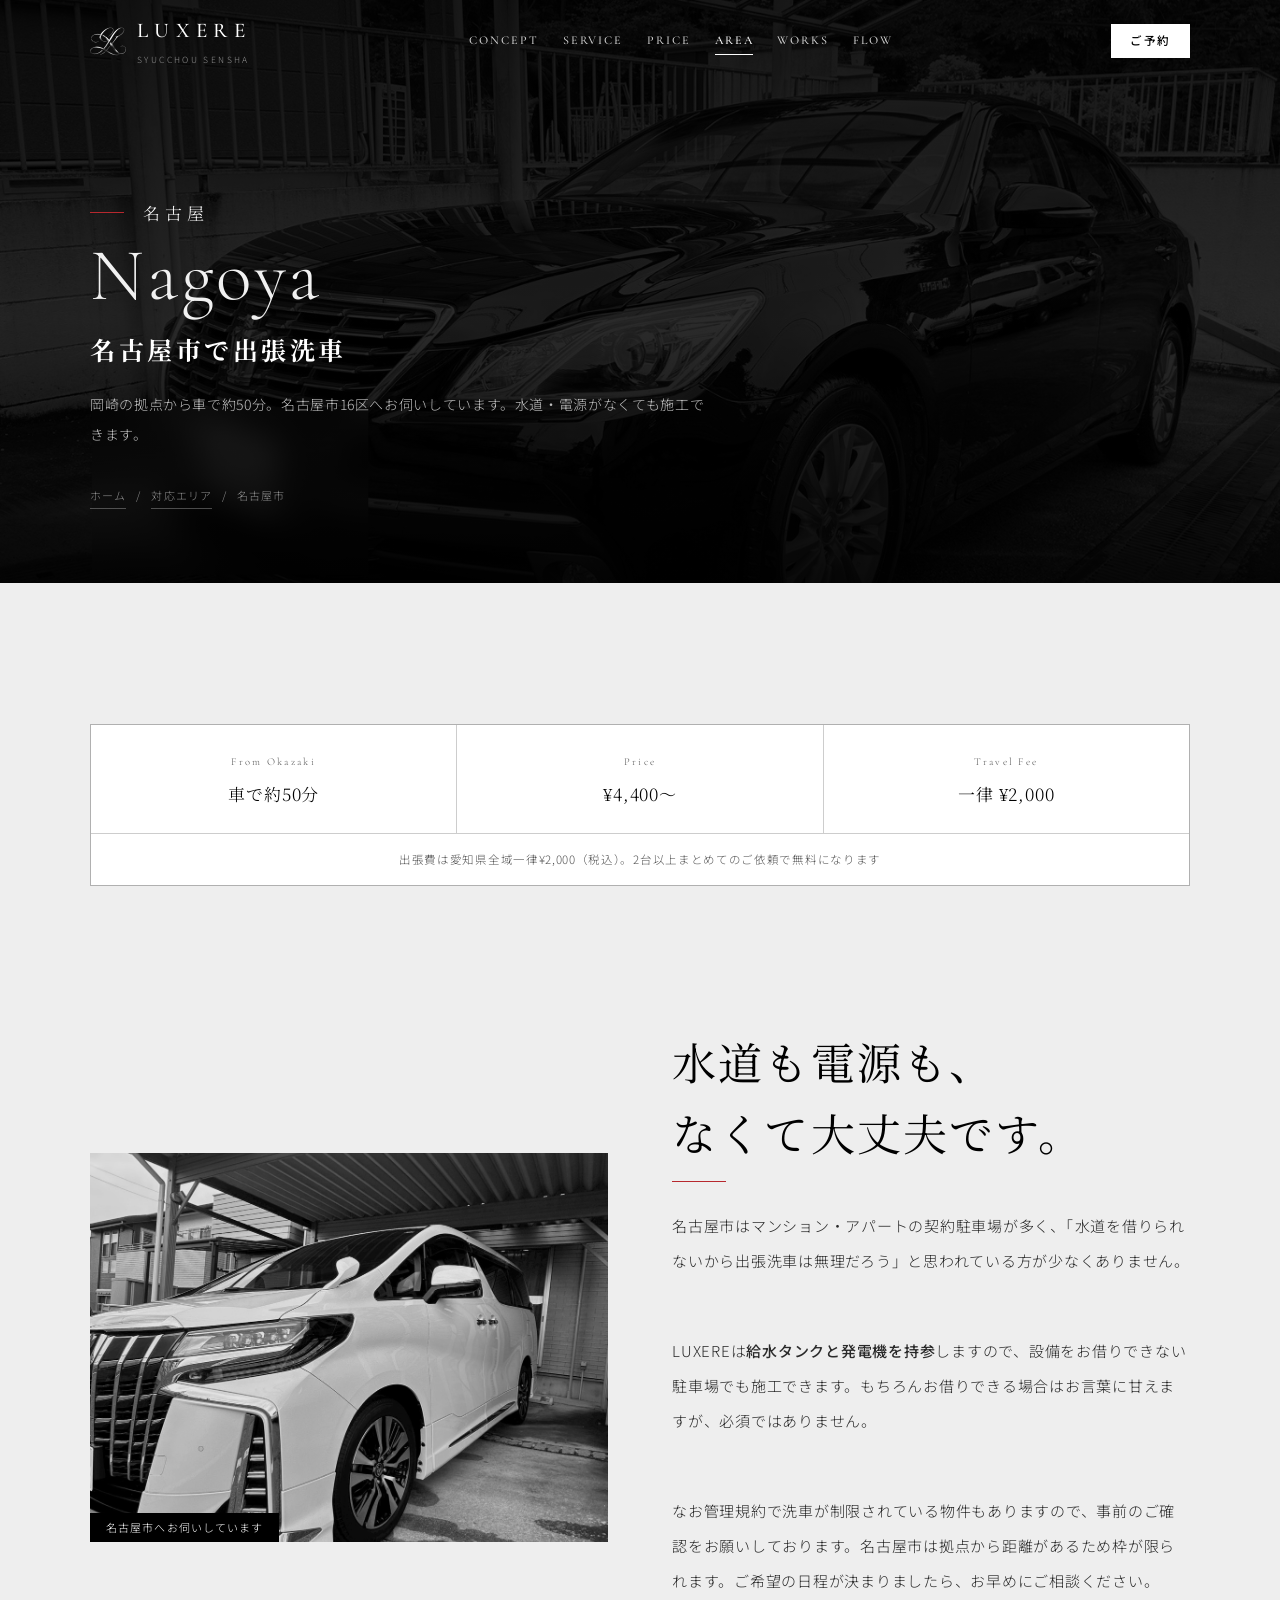
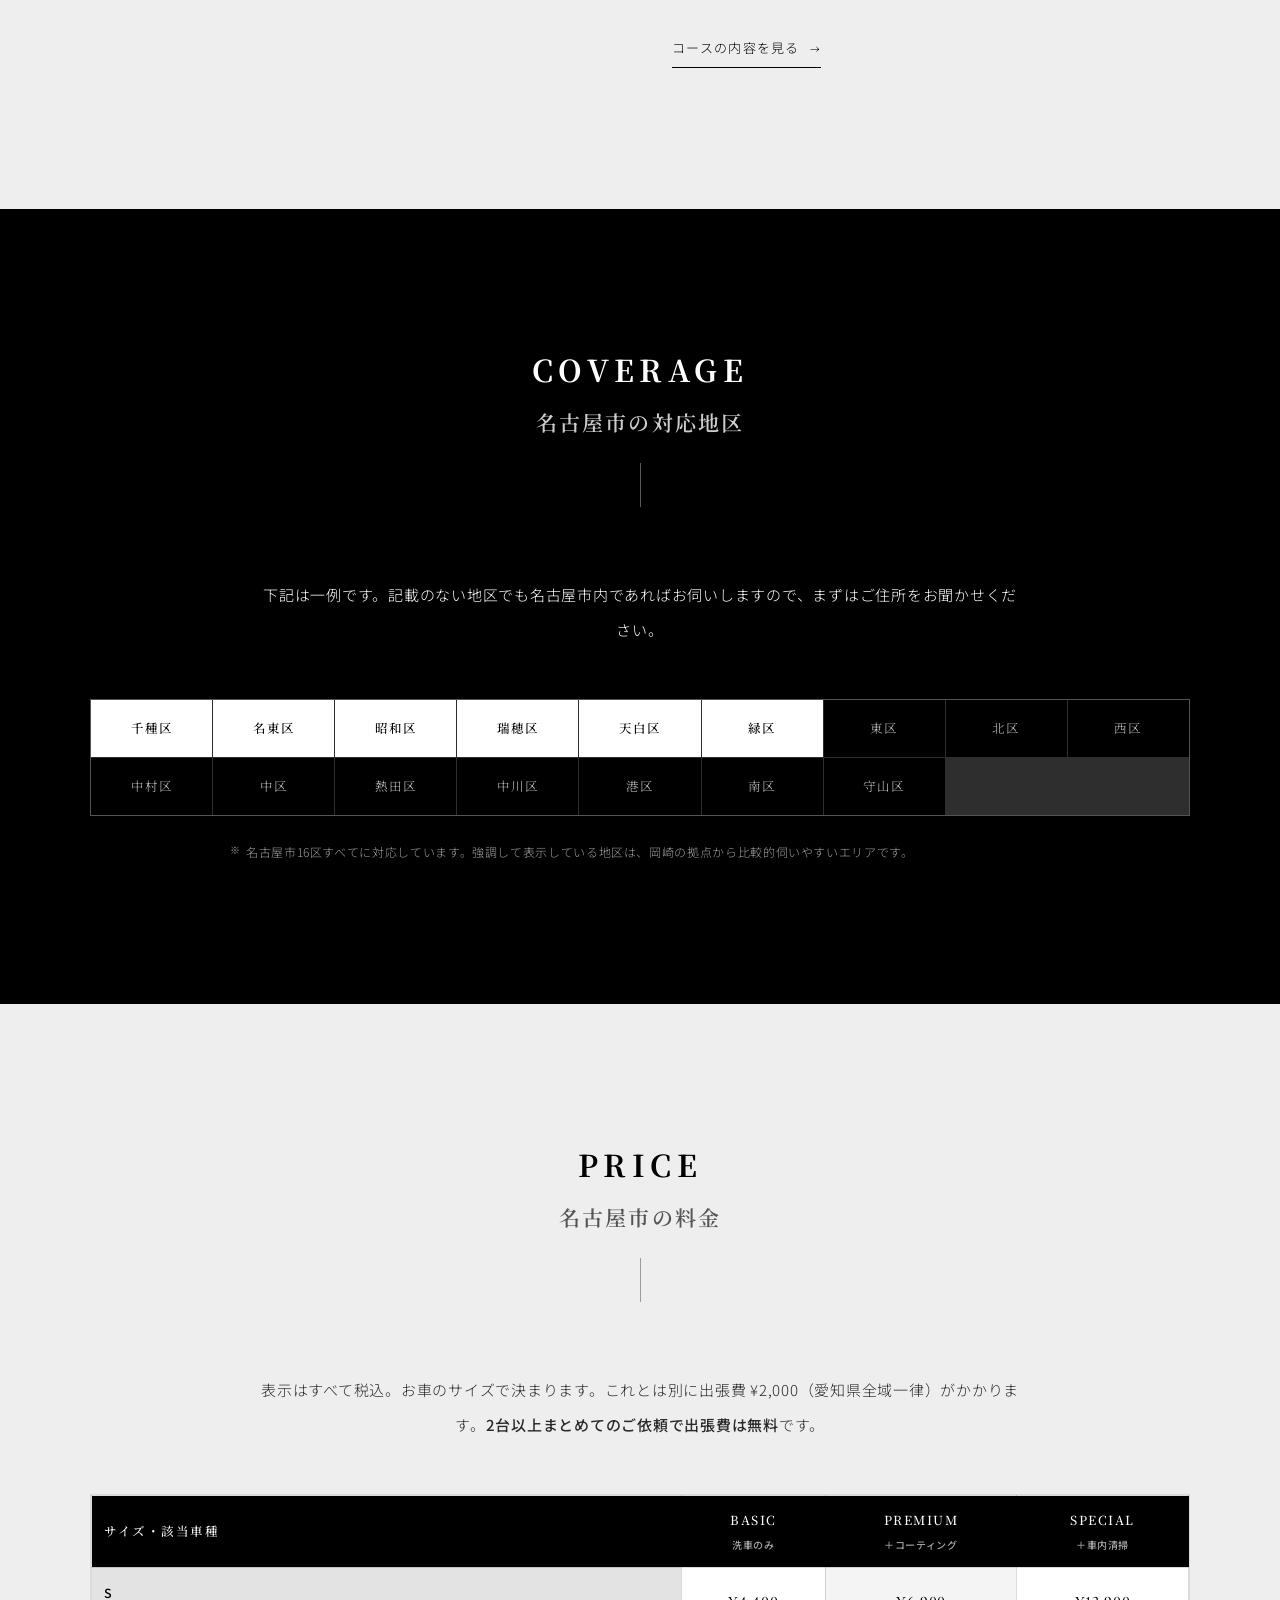
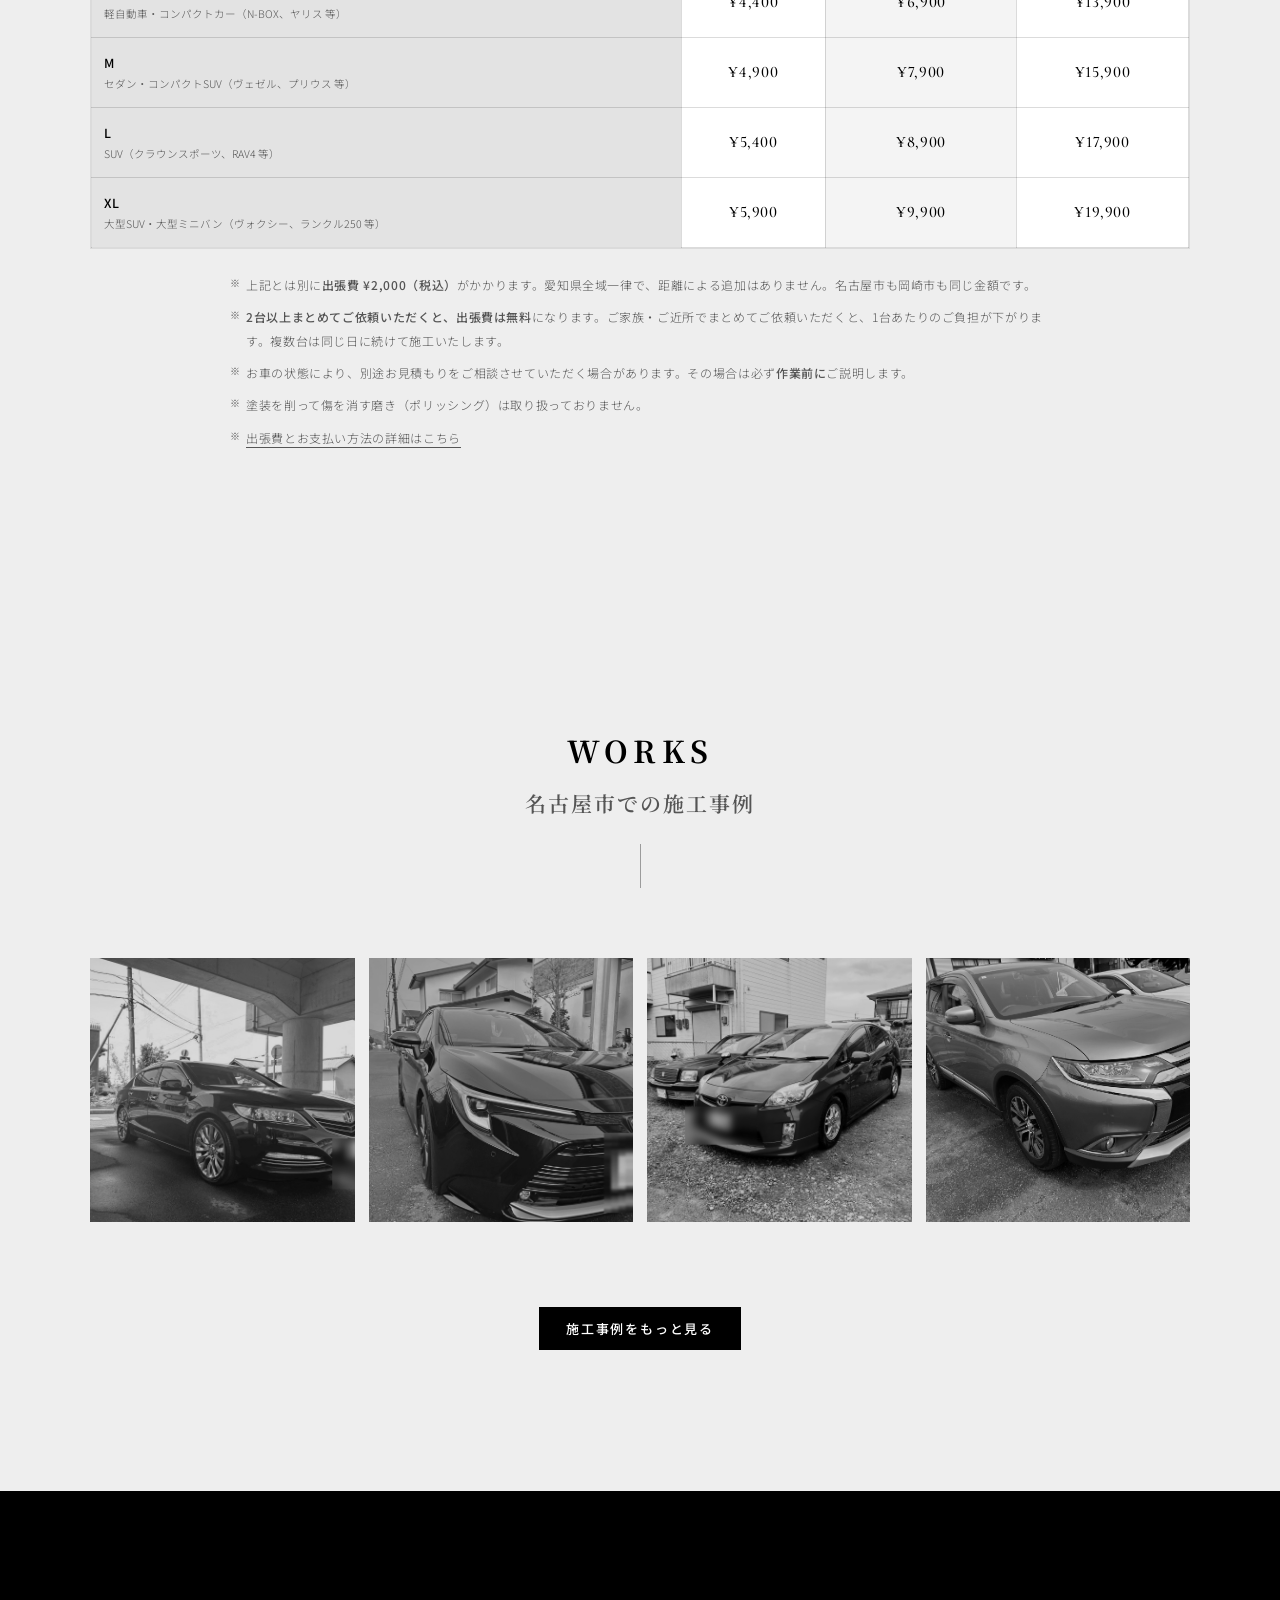
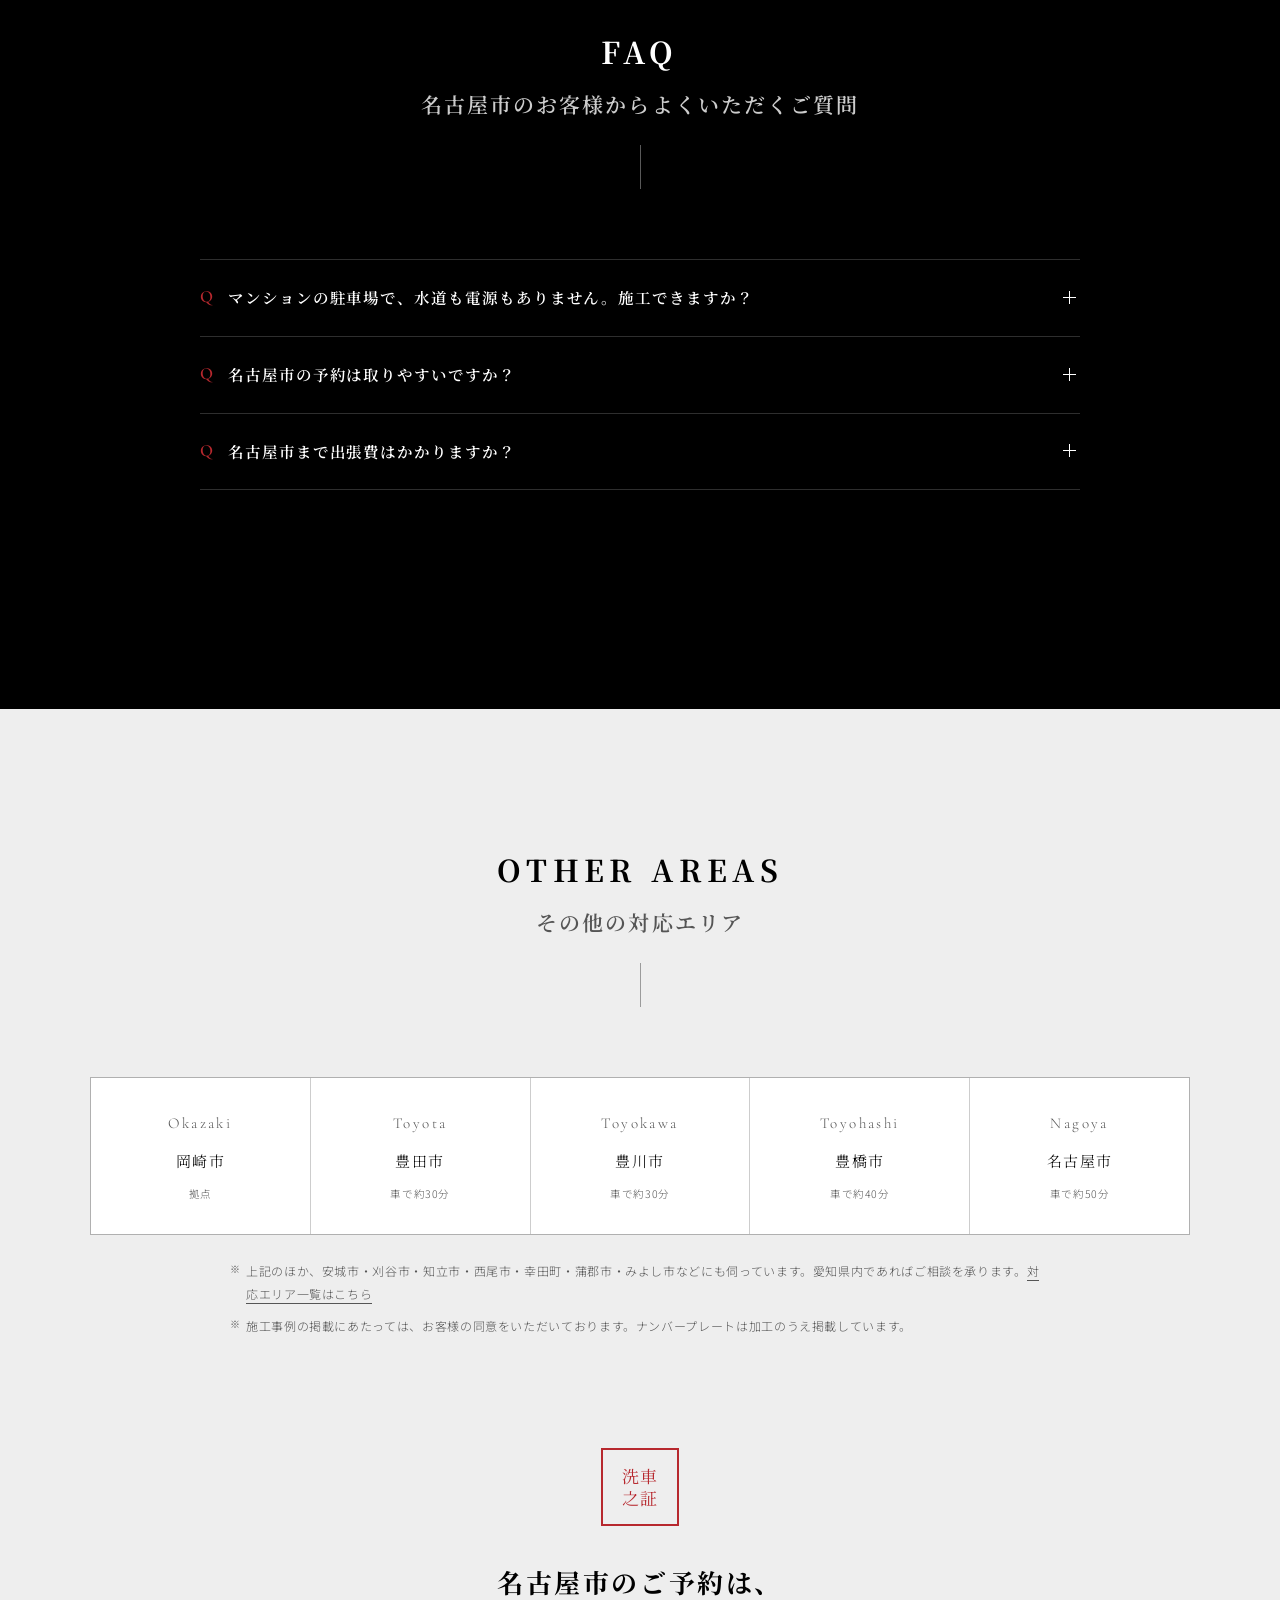
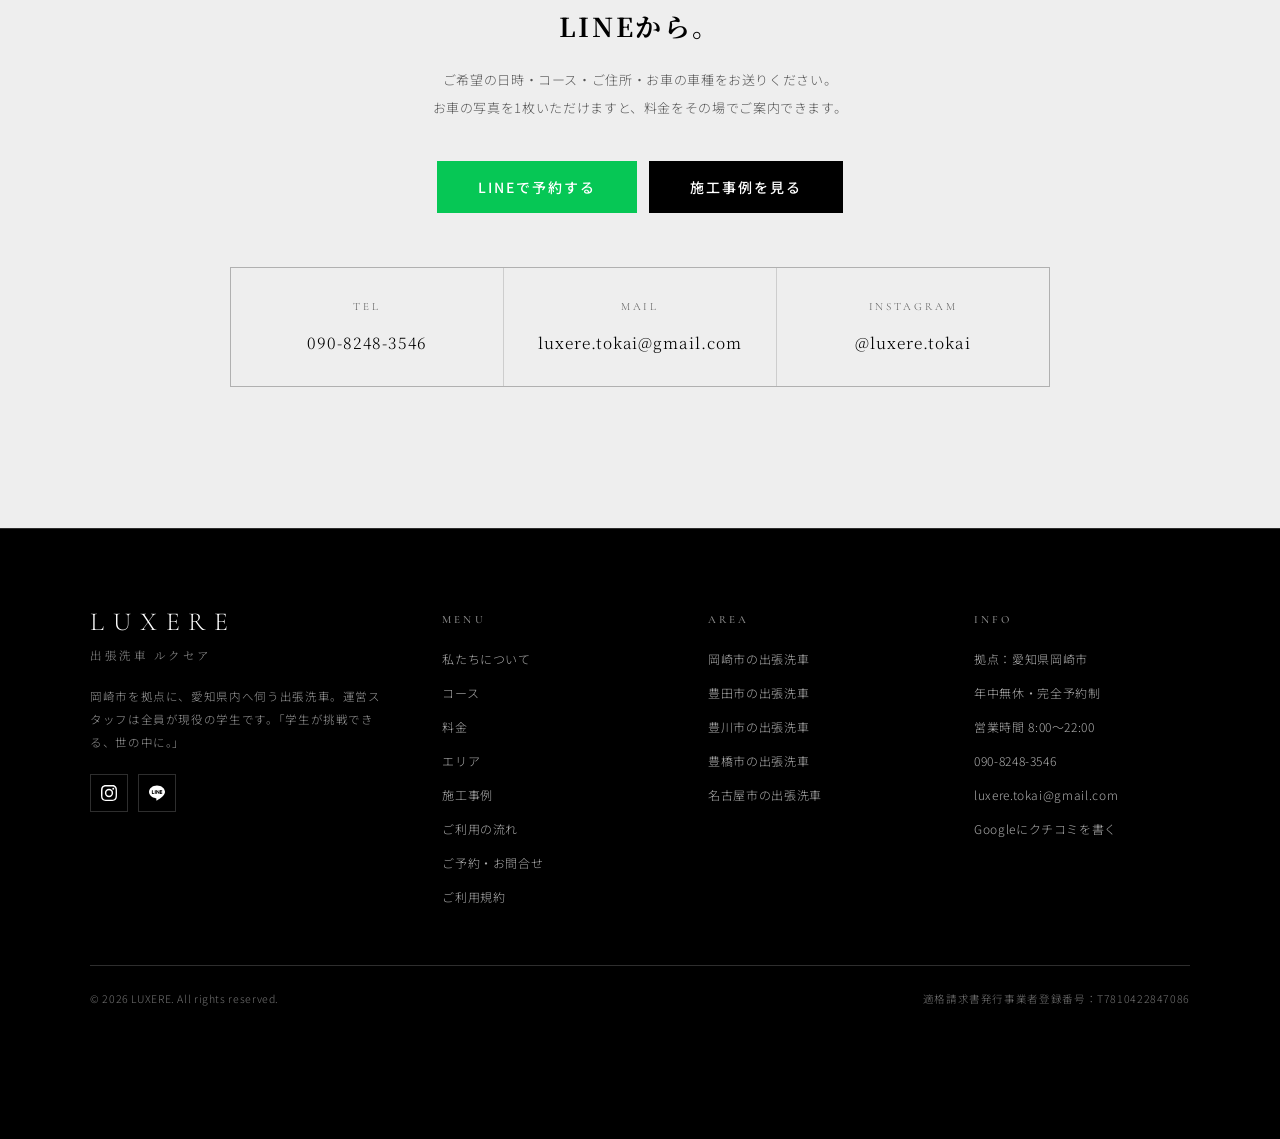
==== commit 6bcb59a3: "適格請求書発行事業者登録番号を修正 T7810422827086 → T7810422847086 登録通知書（令和8年7月30日・千種税務署長 名局イ第16248号）の実物と照合。 10桁目が 2 " ====
--- a/area/nagoya/index.html
+++ b/area/nagoya/index.html
@@ -467,7 +467,7 @@
     </div>
     <div class="ft-bot">
       <span>&copy; 2026 LUXERE. All rights reserved.</span>
-      <span>適格請求書発行事業者登録番号：T7810422827086</span>
+      <span>適格請求書発行事業者登録番号：T7810422847086</span>
     </div>
   </div>
 </footer>
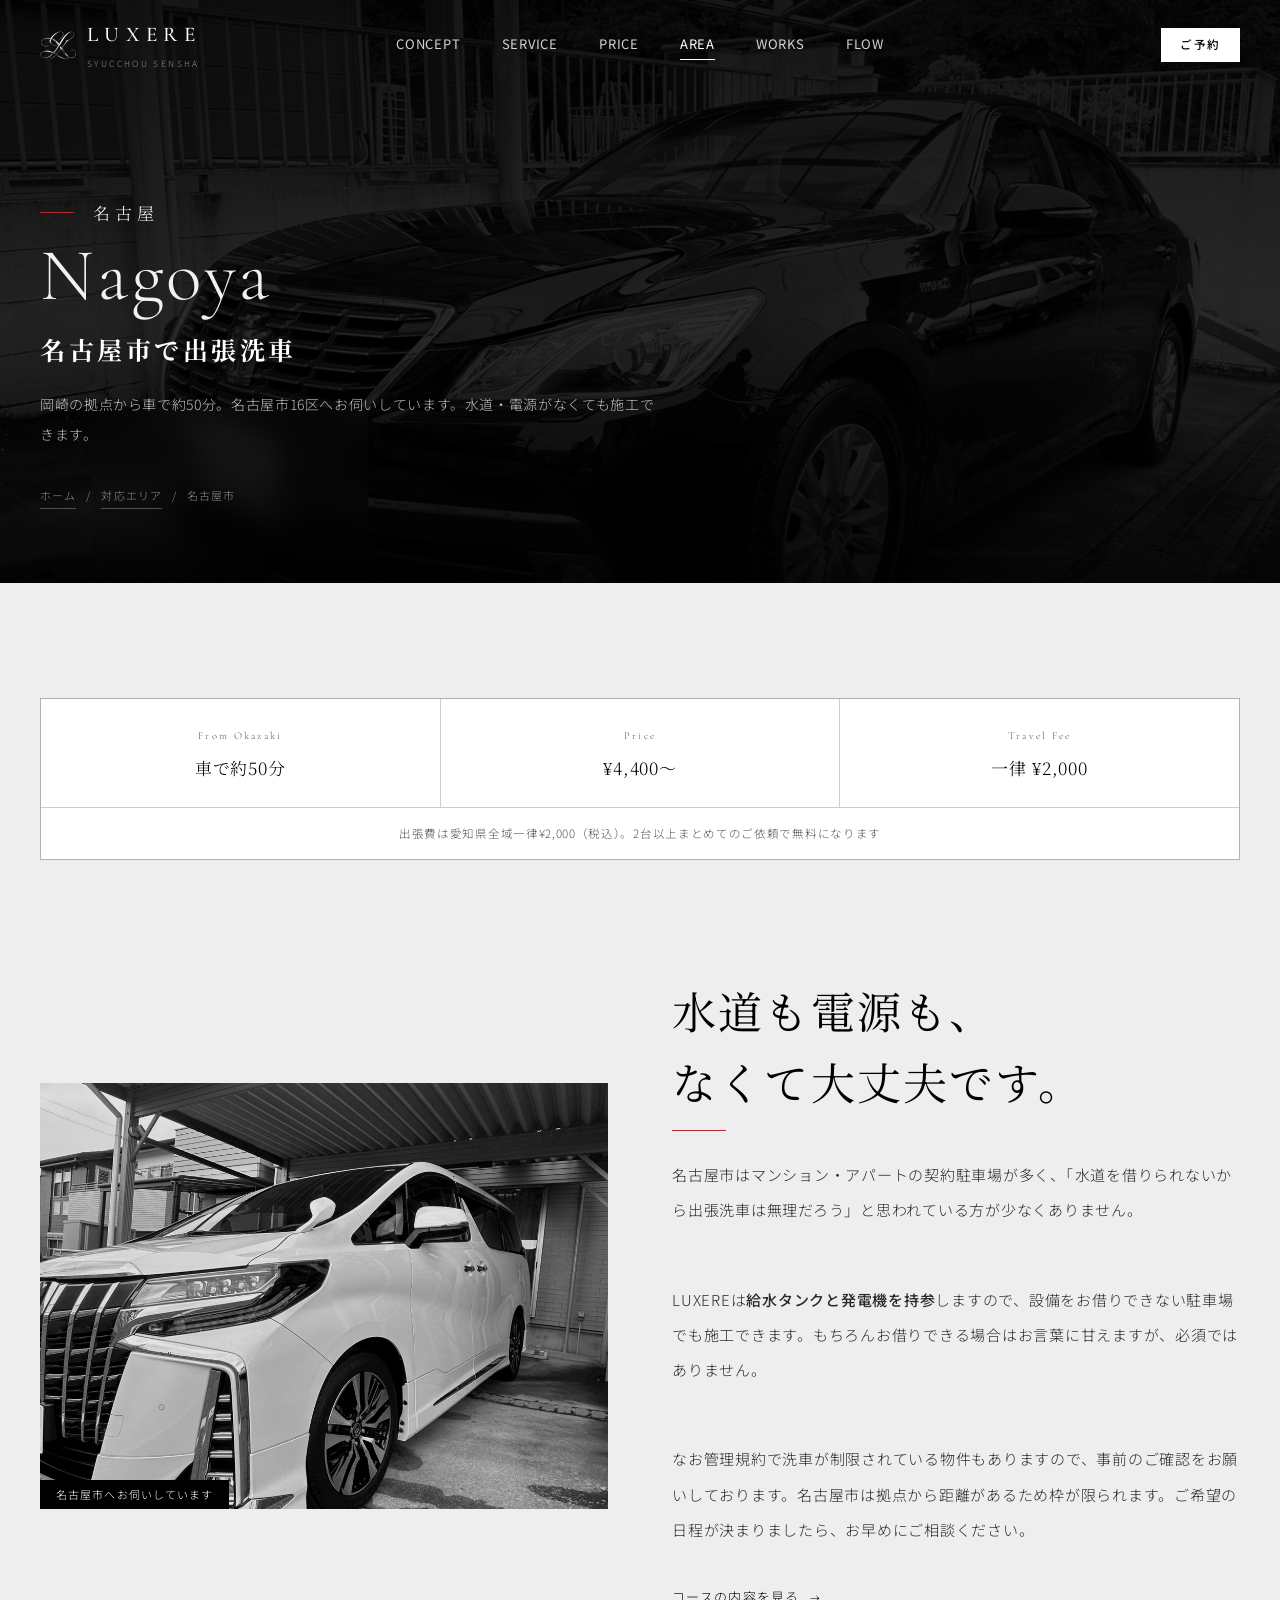
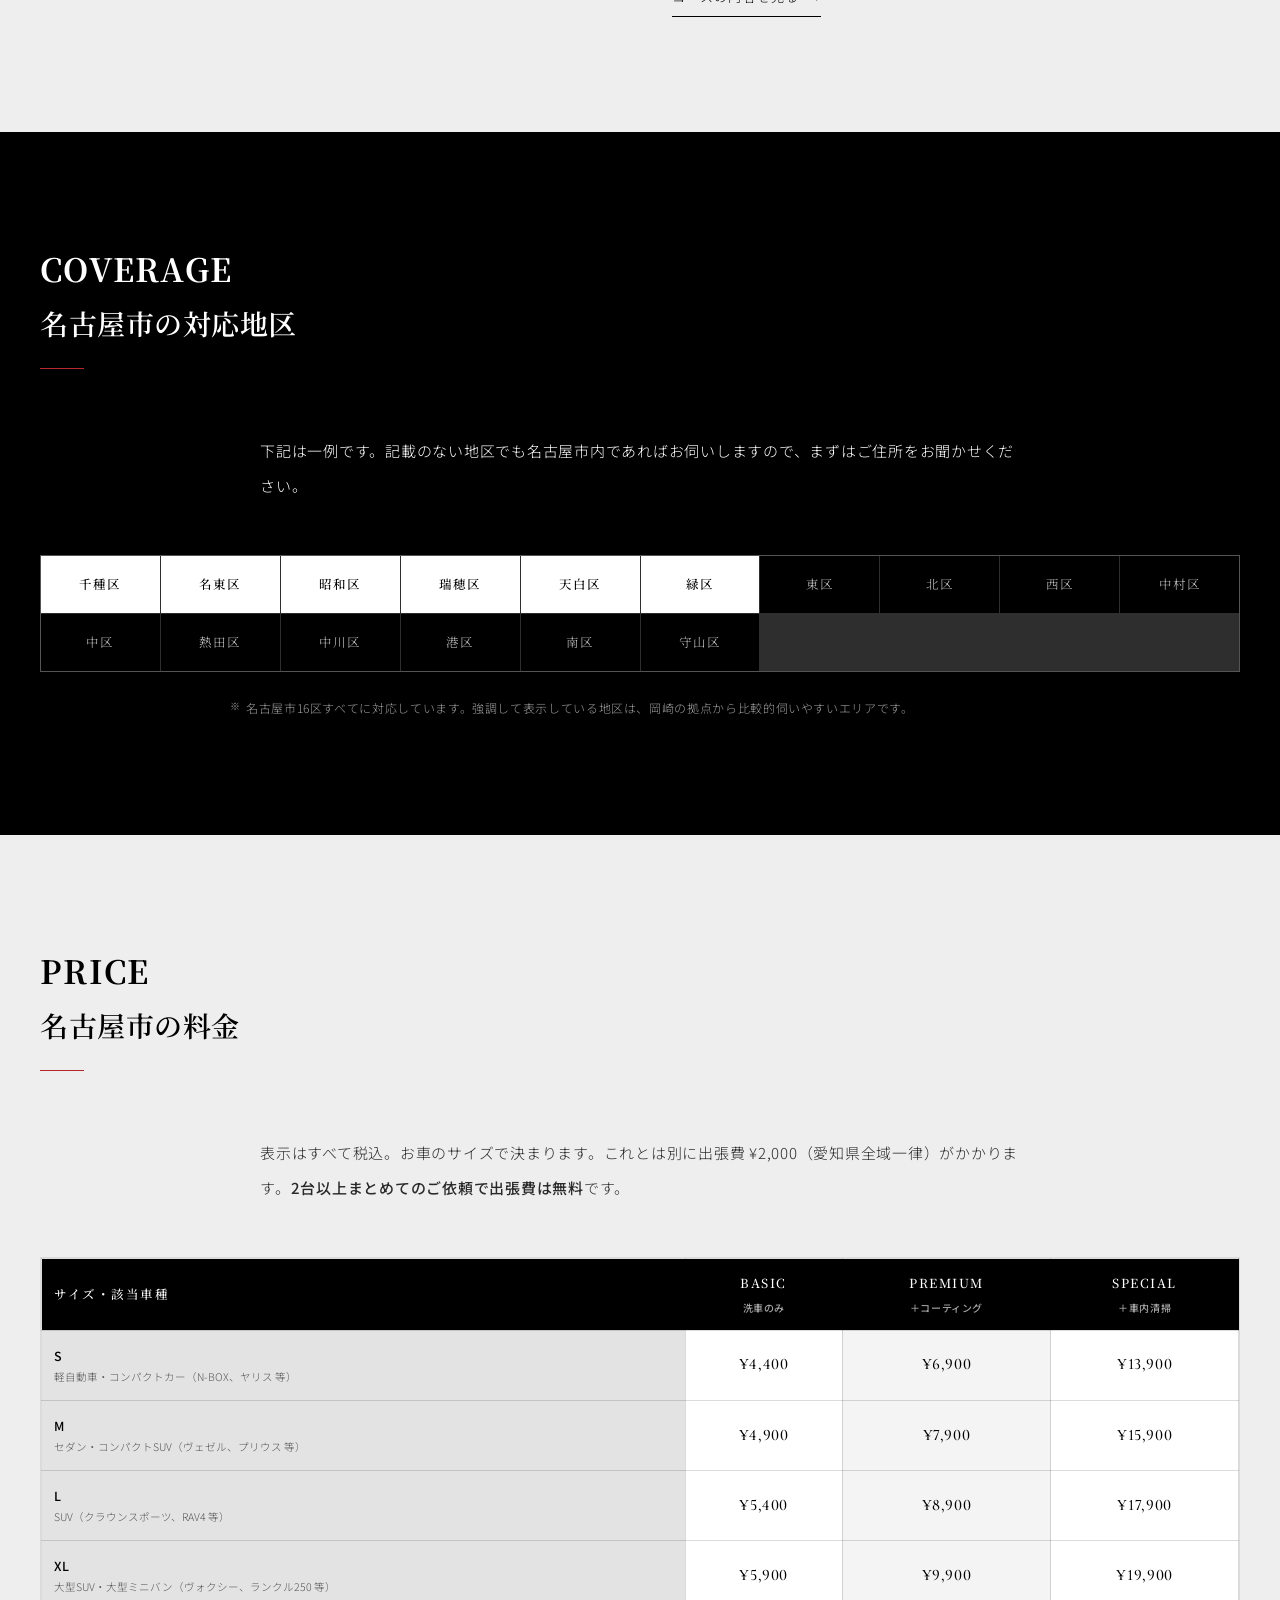
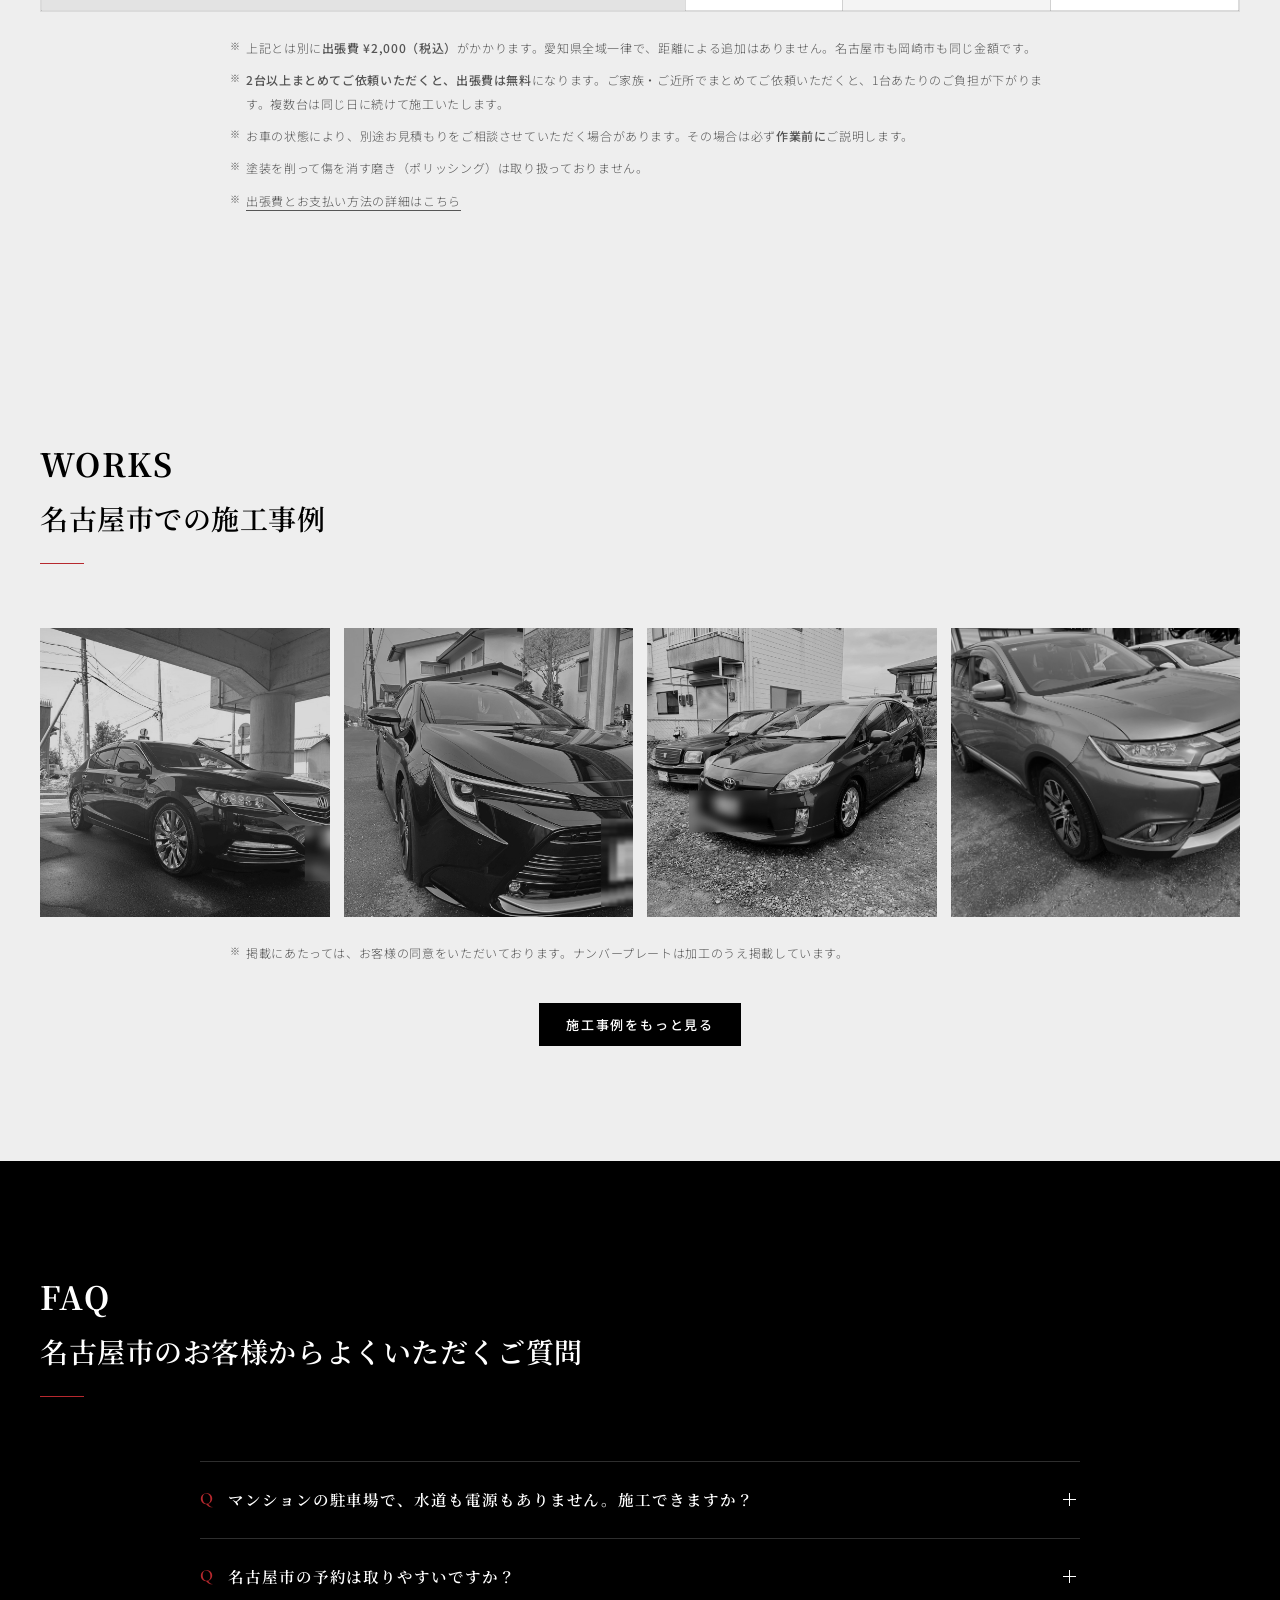
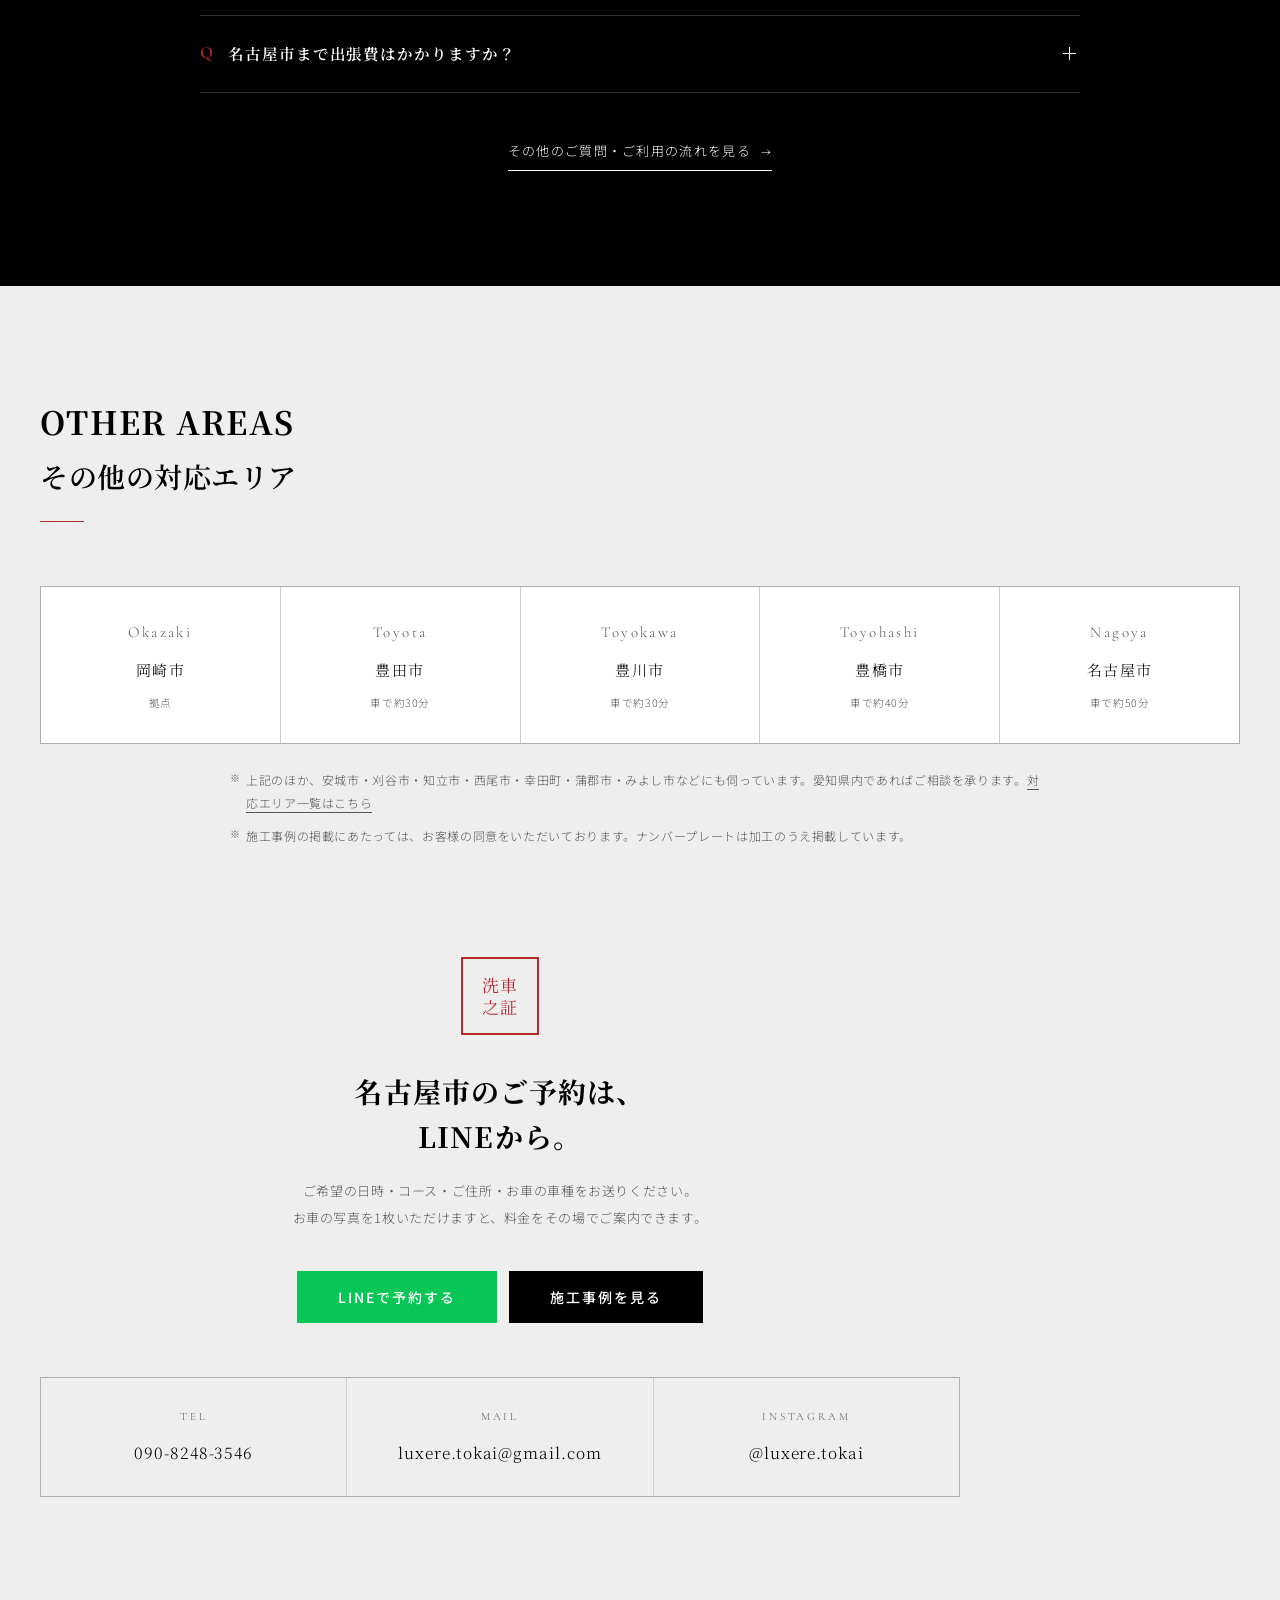
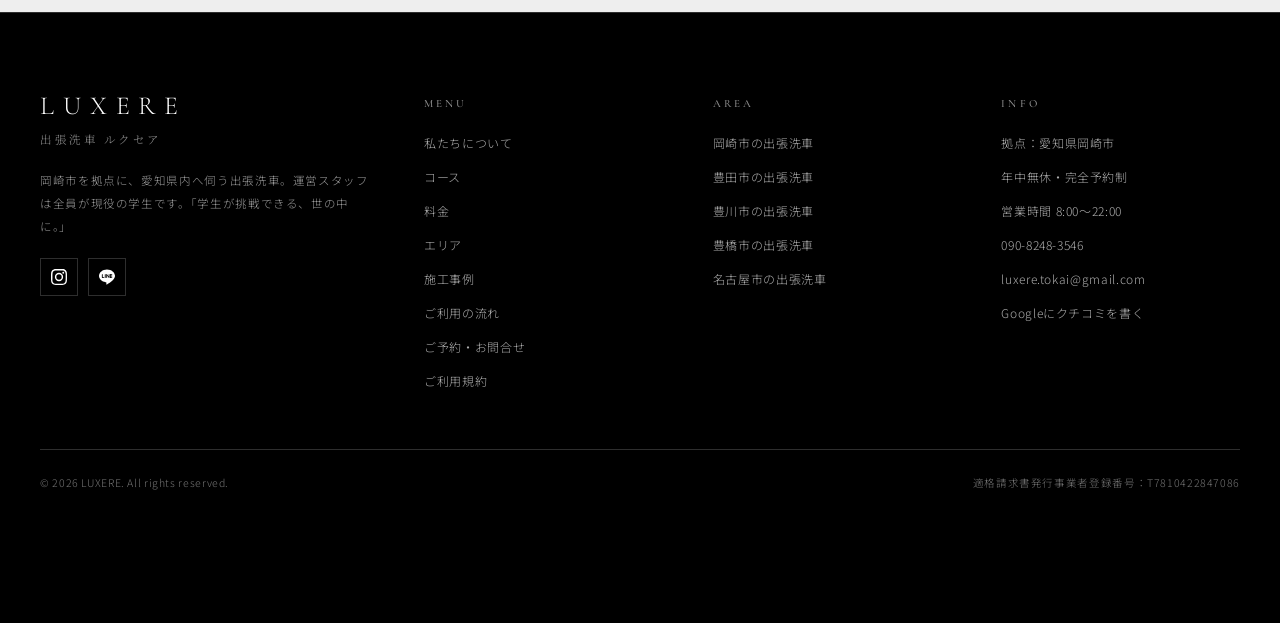
==== commit 79e5d20f: "参考サイトのレイアウト・タイポグラフィを全面的に踏襲 AMBITIOUS MOBILE DETAILING の実測値に合わせて作り直した。  - ヒーロー：明朝(Noto Serif JP)700のイ" ====
--- a/area/nagoya/index.html
+++ b/area/nagoya/index.html
@@ -265,7 +265,7 @@
       <div class="sec-jp">名古屋市の対応地区</div>
       <div class="bar"></div>
     </div>
-    <p class="body-txt center rv" data-d="1" style="max-width:760px;margin-inline:auto;margin-bottom:clamp(34px,5vw,52px)">
+    <p class="body-txt rv" data-d="1" style="max-width:760px;margin-inline:auto;margin-bottom:clamp(34px,5vw,52px)">
       下記は一例です。記載のない地区でも名古屋市内であればお伺いしますので、まずはご住所をお聞かせください。
     </p>
     <div class="city-grid rv" data-d="1">
@@ -300,7 +300,7 @@
       <div class="sec-jp">名古屋市の料金</div>
       <div class="bar"></div>
     </div>
-    <p class="body-txt center rv" data-d="1" style="max-width:760px;margin-inline:auto;margin-bottom:clamp(34px,5vw,52px)">
+    <p class="body-txt rv" data-d="1" style="max-width:760px;margin-inline:auto;margin-bottom:clamp(34px,5vw,52px)">
       表示はすべて税込。お車のサイズで決まります。これとは別に出張費 ¥2,000（愛知県全域一律）がかかります。<strong>2台以上まとめてのご依頼で出張費は無料</strong>です。
     </p>
     <div class="scroller rv">
--- a/assets/site.css
+++ b/assets/site.css
@@ -22,14 +22,14 @@
   --f-mc:"Noto Serif JP","Hiragino Mincho ProN",serif;
   --f-en:"Cormorant Garamond","Noto Serif JP",serif;
   --f-fude:"Yuji Boku","Yu Mincho","YuMincho","Hiragino Mincho ProN","Noto Serif JP",serif;
-  --pad:clamp(20px,5vw,40px);
-  --wrap:1180px;
+  --pad:clamp(20px,3.2vw,40px);      /* 参考サイトは1280幅で左右40px。センター寄せせず端に寄せる */
+  --wrap:100%;
 }
 *{box-sizing:border-box;margin:0;padding:0}
 /* scroll-padding-top: 固定ヘッダー(実測78px)にアンカー着地点が潜らないように */
 html{scroll-behavior:smooth;scroll-padding-top:90px;-webkit-text-size-adjust:100%}
 body{
-  background:var(--ink);color:var(--white);
+  background:var(--ink-2);color:var(--white);
   font-family:var(--f-jp);font-weight:300;
   line-height:2;letter-spacing:.04em;
   -webkit-font-smoothing:antialiased;
@@ -41,8 +41,8 @@
 table{border-collapse:collapse;width:100%}
 strong{font-weight:500}
 
-.wrap{max-width:var(--wrap);margin-inline:auto;padding-inline:var(--pad)}
-.wrap--n{max-width:900px}
+.wrap{max-width:1680px;margin-inline:auto;padding-inline:var(--pad)}
+.wrap--n{max-width:1000px;margin-inline:0}   /* 読み物も左寄せ。中央に置かない */
 .center{text-align:center}
 
 /* ---------- scroll reveal ---------- */
@@ -59,20 +59,22 @@
 /* ============================================================
    HEADER / MENU
    ============================================================ */
-.hd{position:fixed;inset:0 0 auto 0;z-index:60;transition:background .4s,backdrop-filter .4s,border-color .4s;border-bottom:1px solid transparent}
-.hd.solid{background:rgba(0,0,0,.82);backdrop-filter:blur(10px);border-bottom-color:var(--line-l)}
-.hd-in{max-width:var(--wrap);margin-inline:auto;padding:14px var(--pad);display:flex;align-items:center;justify-content:space-between;gap:18px}
+/* 参考サイトに合わせ、ヘッダーは固定せず先頭に置いてスクロールで流す */
+.hd{position:absolute;inset:0 0 auto 0;z-index:60;background:none}
+.hd-in{max-width:1680px;margin-inline:auto;padding:18px var(--pad);display:grid;
+  grid-template-columns:1fr auto 1fr;align-items:center;gap:18px}
 .logo{display:flex;align-items:center;gap:11px}
 /* logo-mark.png は白＋透過なのでフィルタ不要（不透明画像に掛けると白い四角になる） */
 .logo img{width:36px;height:36px;object-fit:contain}
 .logo b{font-family:var(--f-en);font-size:21px;font-weight:500;letter-spacing:.3em;line-height:1}
 .logo>span>span{display:block;font-size:8.5px;letter-spacing:.28em;color:var(--grey);margin-top:5px}
-.hd-nav{display:flex;gap:24px;font-size:12px;letter-spacing:.16em;font-family:var(--f-en);font-weight:500}
+.hd-nav{display:flex;justify-content:center;gap:clamp(20px,3.2vw,46px);
+  font-size:13px;letter-spacing:.06em;font-family:var(--f-jp);font-weight:400}
 .hd-nav a{position:relative;padding-bottom:3px;opacity:.82;transition:opacity .3s}
 .hd-nav a::after{content:"";position:absolute;left:0;bottom:0;width:0;height:1px;background:currentColor;transition:width .35s}
 .hd-nav a:hover,.hd-nav a[aria-current="page"]{opacity:1}
 .hd-nav a:hover::after,.hd-nav a[aria-current="page"]::after{width:100%}
-.hd-cta{display:flex;align-items:center;gap:10px}
+.hd-cta{display:flex;align-items:center;justify-content:flex-end;gap:10px}
 .burger{width:42px;height:42px;border:1px solid var(--line-l);background:none;cursor:pointer;display:none;place-items:center;flex-direction:column;gap:5px;color:#fff}
 .burger i{display:block;width:16px;height:1px;background:currentColor;transition:transform .35s,opacity .25s}
 body.menu-open .burger i:nth-child(1){transform:translateY(3px) rotate(45deg)}
@@ -115,18 +117,18 @@
    HERO（トップ専用）
    ============================================================ */
 /* padding-bottom はスクロール表示の領域。中央寄せをその分だけ上げて重なりを防ぐ */
-/* padding-top はヘッダー(83px)、padding-bottom はスクロール表示(80+26=106px)の占有分。
-   中央寄せの領域をその分だけ狭めて、低いウィンドウでも重ならないようにする */
-.hero{position:relative;height:100svh;min-height:560px;overflow:hidden;display:grid;place-items:center;
-  padding-top:clamp(92px,11vh,120px);padding-bottom:clamp(118px,14vh,134px)}
+/* 参考サイト：全面写真の上に、明朝ボールドイタリックの3行を階段状に左寄せ */
+.hero{position:relative;height:100svh;min-height:560px;overflow:hidden;display:grid;align-items:center;
+  padding-top:clamp(92px,11vh,120px);padding-bottom:clamp(96px,12vh,124px)}
 .hero-bg{position:absolute;inset:0}
 .hero-bg img{width:100%;height:100%;object-fit:cover;object-position:50% 55%;
   filter:grayscale(.55) brightness(.5) contrast(1.08);
   transform:scale(1.06);animation:kb 22s ease-out forwards}
 @keyframes kb{to{transform:scale(1)}}
 .hero-bg::after{content:"";position:absolute;inset:0;
-  background:linear-gradient(180deg,rgba(0,0,0,.62) 0%,rgba(0,0,0,.28) 34%,rgba(0,0,0,.35) 60%,rgba(0,0,0,.9) 100%)}
-.hero-in{position:relative;z-index:2;text-align:center;padding:0 var(--pad)}
+  background:linear-gradient(180deg,rgba(0,0,0,.62) 0%,rgba(0,0,0,.30) 34%,rgba(0,0,0,.38) 60%,rgba(0,0,0,.88) 100%)}
+.hero-in{position:relative;z-index:2;text-align:left;padding:0 var(--pad);
+  max-width:1680px;margin-inline:auto;width:100%}
 /* 筆文字ワンポイント（ヒーロー） */
 .hero-fude{display:inline-flex;align-items:center;gap:clamp(10px,2.6vw,18px);
   margin-bottom:clamp(14px,2.6vw,22px);opacity:0;animation:fi 1.5s ease .15s forwards}
@@ -134,20 +136,25 @@
   font-size:clamp(17px,4.8vw,26px);letter-spacing:.34em;padding-left:.34em;
   color:#fff;text-shadow:0 2px 18px rgba(0,0,0,.6);line-height:1}
 .hero-fude i{display:block;width:clamp(26px,7vw,54px);height:1px;background:var(--shu);opacity:.9}
-/* 画面が低いときは vh でも頭打ちにする（3行積みなので高さが効く） */
-.hero-in h1{font-family:var(--f-en);font-weight:400;line-height:1.02;
-  font-size:min(clamp(50px,13.5vw,150px),14vh);letter-spacing:.02em}
+/* 明朝(Noto Serif JP) 700 のイタリック。参考サイトは1280幅で120px・行送り140px */
+.hero-in h1{font-family:var(--f-mc);font-weight:700;font-style:italic;line-height:1.17;
+  font-size:min(clamp(44px,9.4vw,120px),15vh);letter-spacing:0;
+  text-shadow:0 3px 26px rgba(0,0,0,.5)}
 .hero-in h1 span{display:block;overflow:hidden}
-.hero-in h1 span i{display:block;font-style:normal;transform:translateY(105%);
+.hero-in h1 span i{display:block;font-style:inherit;transform:translateY(105%);
   animation:up 1.25s cubic-bezier(.16,.9,.2,1) forwards}
+/* 階段状のインデント（参考サイト実測 x=40/273/369 → 0 / 1.94em / 2.74em） */
+.hero-in h1 span:nth-child(2){margin-left:1.94em}
+.hero-in h1 span:nth-child(3){margin-left:2.74em}
 .hero-in h1 span:nth-child(1) i{animation-delay:.25s}
 .hero-in h1 span:nth-child(2) i{animation-delay:.4s}
 .hero-in h1 span:nth-child(3) i{animation-delay:.55s}
 @keyframes up{to{transform:none}}
-.hero-tag{margin-top:26px;font-family:var(--f-mc);font-size:clamp(11px,2.9vw,14px);
-  letter-spacing:.3em;color:rgba(255,255,255,.86);opacity:0;animation:fi 1.4s ease .95s forwards}
-.hero-jp{margin-top:14px;font-size:clamp(11px,3vw,13px);letter-spacing:.22em;color:rgba(255,255,255,.62);
-  opacity:0;animation:fi 1.4s ease 1.15s forwards}
+.hero-tag{margin-top:clamp(22px,3.4vw,40px);font-family:var(--f-mc);font-weight:700;
+  font-size:clamp(15px,2.6vw,32px);letter-spacing:.02em;color:#fff;text-align:center;
+  opacity:0;animation:fi 1.4s ease .95s forwards}
+.hero-jp{margin-top:14px;font-size:clamp(11px,3vw,13px);letter-spacing:.22em;color:rgba(255,255,255,.66);
+  text-align:center;opacity:0;animation:fi 1.4s ease 1.15s forwards}
 @keyframes fi{to{opacity:1}}
 .hero-scroll{position:absolute;left:50%;bottom:26px;z-index:3;transform:translateX(-50%);
   display:grid;justify-items:center;gap:9px;opacity:0;animation:fi 1.2s ease 1.5s forwards}
@@ -186,17 +193,19 @@
 /* ============================================================
    SECTION SHELL
    ============================================================ */
-.sec{padding:clamp(72px,11vw,150px) 0;position:relative}
+/* 参考サイトは1セクション700〜2900px。余白をたっぷり取る */
+.sec{padding:clamp(84px,9vw,170px) 0;position:relative}
 .sec--dark{background:var(--ink);color:var(--white)}
 .sec--light{background:var(--paper);color:var(--ink)}
 .sec--tight{padding-top:0}
-.lbl{text-align:center;margin-bottom:clamp(38px,6vw,70px)}
-.lbl h2{font-family:var(--f-mc);font-weight:700;font-size:clamp(22px,5.2vw,30px);letter-spacing:.18em;line-height:1.3}
-.lbl .sec-jp{margin-top:16px;font-family:var(--f-mc);font-weight:600;font-size:clamp(15px,3.9vw,21px);letter-spacing:.1em;line-height:1.7;color:rgba(255,255,255,.8)}
-.sec--light .lbl .sec-jp{color:var(--grey-d)}
-.lbl .bar{width:1px;height:44px;background:currentColor;opacity:.35;margin:22px auto 0}
-.lbl--left{text-align:left}
-.lbl--left .bar{margin-inline:0}
+/* 参考サイト：セクション見出しは左寄せ。英字32px/700 → 和文28px/600 */
+.lbl{text-align:left;margin-bottom:clamp(34px,5vw,64px)}
+.lbl h2{font-family:var(--f-mc);font-weight:700;font-size:clamp(24px,3.4vw,32px);letter-spacing:.04em;line-height:1.25}
+.lbl .sec-jp{margin-top:14px;font-family:var(--f-mc);font-weight:600;font-size:clamp(17px,2.9vw,28px);letter-spacing:.02em;line-height:1.5;color:#fff}
+.sec--light .lbl .sec-jp{color:var(--ink)}
+.lbl .bar{width:44px;height:1px;background:var(--shu);margin:24px 0 0}
+.lbl--center{text-align:center}
+.lbl--center .bar{margin-inline:auto}
 .body-txt{font-size:clamp(13px,3.5vw,15px);line-height:2.35;letter-spacing:.05em;font-weight:300}
 .body-txt + .body-txt{margin-top:1.9em}
 .sec--light .body-txt{color:#2a2a2a}
@@ -231,13 +240,14 @@
 .cmt-fig{position:relative;aspect-ratio:4/3;overflow:hidden;background:#080808}
 .cmt-fig img{width:100%;height:100%;object-fit:cover;filter:grayscale(1) brightness(.82);transition:transform 1.4s cubic-bezier(.2,.7,.2,1),filter .8s}
 .cmt-row:hover .cmt-fig img{transform:scale(1.05);filter:grayscale(.6) brightness(.95)}
-.cmt-no{font-family:var(--f-en);font-size:clamp(38px,8vw,64px);line-height:1;color:rgba(255,255,255,.22);letter-spacing:.02em}
-.sec--light .cmt-no{color:rgba(0,0,0,.24)}
-.cmt-txt h3{font-family:var(--f-mc);font-weight:900;font-size:clamp(16px,4.2vw,20px);letter-spacing:.08em;line-height:1.6;margin:14px 0 10px}
-.cmt-txt .dash{display:block;font-family:var(--f-mc);font-weight:400;font-size:clamp(12px,3.3vw,14px);
-  letter-spacing:.06em;color:rgba(255,255,255,.66);margin-bottom:18px;line-height:1.8}
-.cmt-txt p{font-size:clamp(12.5px,3.4vw,14px);line-height:2.25;color:rgba(255,255,255,.78);font-weight:300}
-.sec--light .cmt-txt .dash{color:var(--grey-d)}
+.cmt-no{display:none}
+/* 参考サイト：「01 仕上がりへのこだわり」18px/900 → 副題「– …」24px/900 と副題のほうが大きい */
+.cmt-txt h3{font-family:var(--f-mc);font-weight:900;font-size:clamp(15px,2.1vw,18px);letter-spacing:.02em;line-height:1.4;margin:0 0 12px}
+.cmt-txt h3 em{font-style:normal;margin-right:.7em;color:var(--shu)}
+.cmt-txt .dash{display:block;font-family:var(--f-mc);font-weight:900;font-size:clamp(18px,2.9vw,24px);
+  letter-spacing:.01em;color:#fff;margin-bottom:22px;line-height:1.45}
+.cmt-txt p{font-size:clamp(13px,1.6vw,15px);line-height:2.1;color:rgba(255,255,255,.8);font-weight:400}
+.sec--light .cmt-txt .dash{color:var(--ink)}
 .sec--light .cmt-txt p{color:#2a2a2a}
 
 /* ============================================================
@@ -304,17 +314,16 @@
 .sec--light .fee .d{color:var(--grey-d)}
 .fee .v{font-family:var(--f-en);font-size:clamp(26px,4.6vw,36px);line-height:1.1;margin-top:16px;font-variant-numeric:lining-nums}
 
-/* オプション（サイズ問わず一律・お車1台ごと） */
-.opts{display:grid;grid-template-columns:repeat(3,1fr);gap:clamp(14px,2.4vw,24px)}
-.opt{border:1px solid var(--line-l);padding:clamp(24px,3.2vw,36px) clamp(18px,2.4vw,26px);text-align:center;transition:background .4s}
-.opt:hover{background:rgba(255,255,255,.05)}
-.sec--light .opt{border-color:var(--line-d);background:var(--white)}
-.sec--light .opt:hover{background:#f7f7f7}
-.opt .k{font-family:var(--f-mc);font-weight:600;font-size:clamp(14px,3.8vw,17px);letter-spacing:.08em;line-height:1.6}
-.opt .v{font-family:var(--f-en);font-size:clamp(27px,4.8vw,36px);line-height:1.1;margin:16px 0 6px;font-variant-numeric:lining-nums}
-.opt .tax{font-size:10.5px;letter-spacing:.12em;color:var(--grey)}
+/* オプション：参考サイトの左右ジグザグ配置（奇数=右カラム左寄せ／偶数=左カラム右寄せ） */
+.opts{display:grid;grid-template-columns:1fr 1fr;column-gap:clamp(30px,6vw,90px);row-gap:0}
+.opt{padding:clamp(34px,5.6vh,64px) 0}
+.opt:nth-child(odd){grid-column:2;text-align:left}
+.opt:nth-child(even){grid-column:1;text-align:right}
+.opt .k{font-family:var(--f-mc);font-weight:900;font-size:clamp(22px,3.4vw,36px);letter-spacing:.01em;line-height:1.35}
+.opt .v{font-family:var(--f-mc);font-weight:900;font-size:clamp(20px,2.6vw,28px);line-height:1.2;margin:14px 0 4px;font-variant-numeric:lining-nums}
+.opt .tax{font-size:12px;font-weight:700;letter-spacing:.06em;color:var(--grey)}
 .sec--light .opt .tax{color:var(--grey-d)}
-.opt p{font-size:12px;line-height:2.05;color:rgba(255,255,255,.72);margin-top:16px;font-weight:300}
+.opt p{font-size:clamp(12.5px,1.5vw,14px);line-height:2;color:rgba(255,255,255,.74);margin-top:18px;font-weight:400}
 .sec--light .opt p{color:#333}
 
 .areas{display:grid;grid-template-columns:repeat(5,1fr);gap:1px;background:var(--line-l);border:1px solid var(--line-l)}
@@ -454,7 +463,9 @@
 .seal{width:78px;height:78px;margin:0 auto clamp(24px,4vw,34px);border:2px solid var(--shu);color:var(--shu);
   display:grid;place-items:center;font-family:var(--f-fude);font-weight:400;font-size:17px;line-height:1.3;letter-spacing:.04em;
   transform:rotate(-4deg)}
-.ct h3{font-family:var(--f-mc);font-weight:700;font-size:clamp(18px,4.8vw,26px);letter-spacing:.1em;line-height:1.7}
+/* 参考サイトの Contact は 64px の大きな見出し */
+.ct .big{font-family:var(--f-mc);font-weight:400;font-size:clamp(34px,6vw,64px);line-height:1.2;letter-spacing:.02em;margin-bottom:18px}
+.ct h3{font-family:var(--f-mc);font-weight:700;font-size:clamp(18px,3vw,28px);letter-spacing:.04em;line-height:1.6}
 .ct p{margin-top:18px;font-size:13px;line-height:2.1;color:var(--grey-d)}
 .sec--dark .ct p{color:rgba(255,255,255,.72)}
 .ct-btns{display:flex;gap:12px;justify-content:center;flex-wrap:wrap;margin-top:clamp(28px,4vw,40px)}
@@ -511,7 +522,11 @@
   .plans{grid-template-columns:1fr;max-width:480px;margin-inline:auto}
   .plan-tag{top:-1px}
   .fees{grid-template-columns:repeat(2,1fr)}
-  .opts{grid-template-columns:1fr;max-width:520px;margin-inline:auto}
+  .opts{grid-template-columns:1fr}
+  .opt{padding:clamp(26px,4vh,40px) 0;border-top:1px solid var(--line-l)}
+  .opt:first-child{border-top:0}
+  .sec--light .opt{border-top-color:var(--line-d)}
+  .opt:nth-child(odd),.opt:nth-child(even){grid-column:1;text-align:left}
   .areas{grid-template-columns:repeat(2,1fr)}
   .works,.works--dense{grid-template-columns:repeat(3,1fr)}
   .grid-3{grid-template-columns:repeat(2,1fr)}
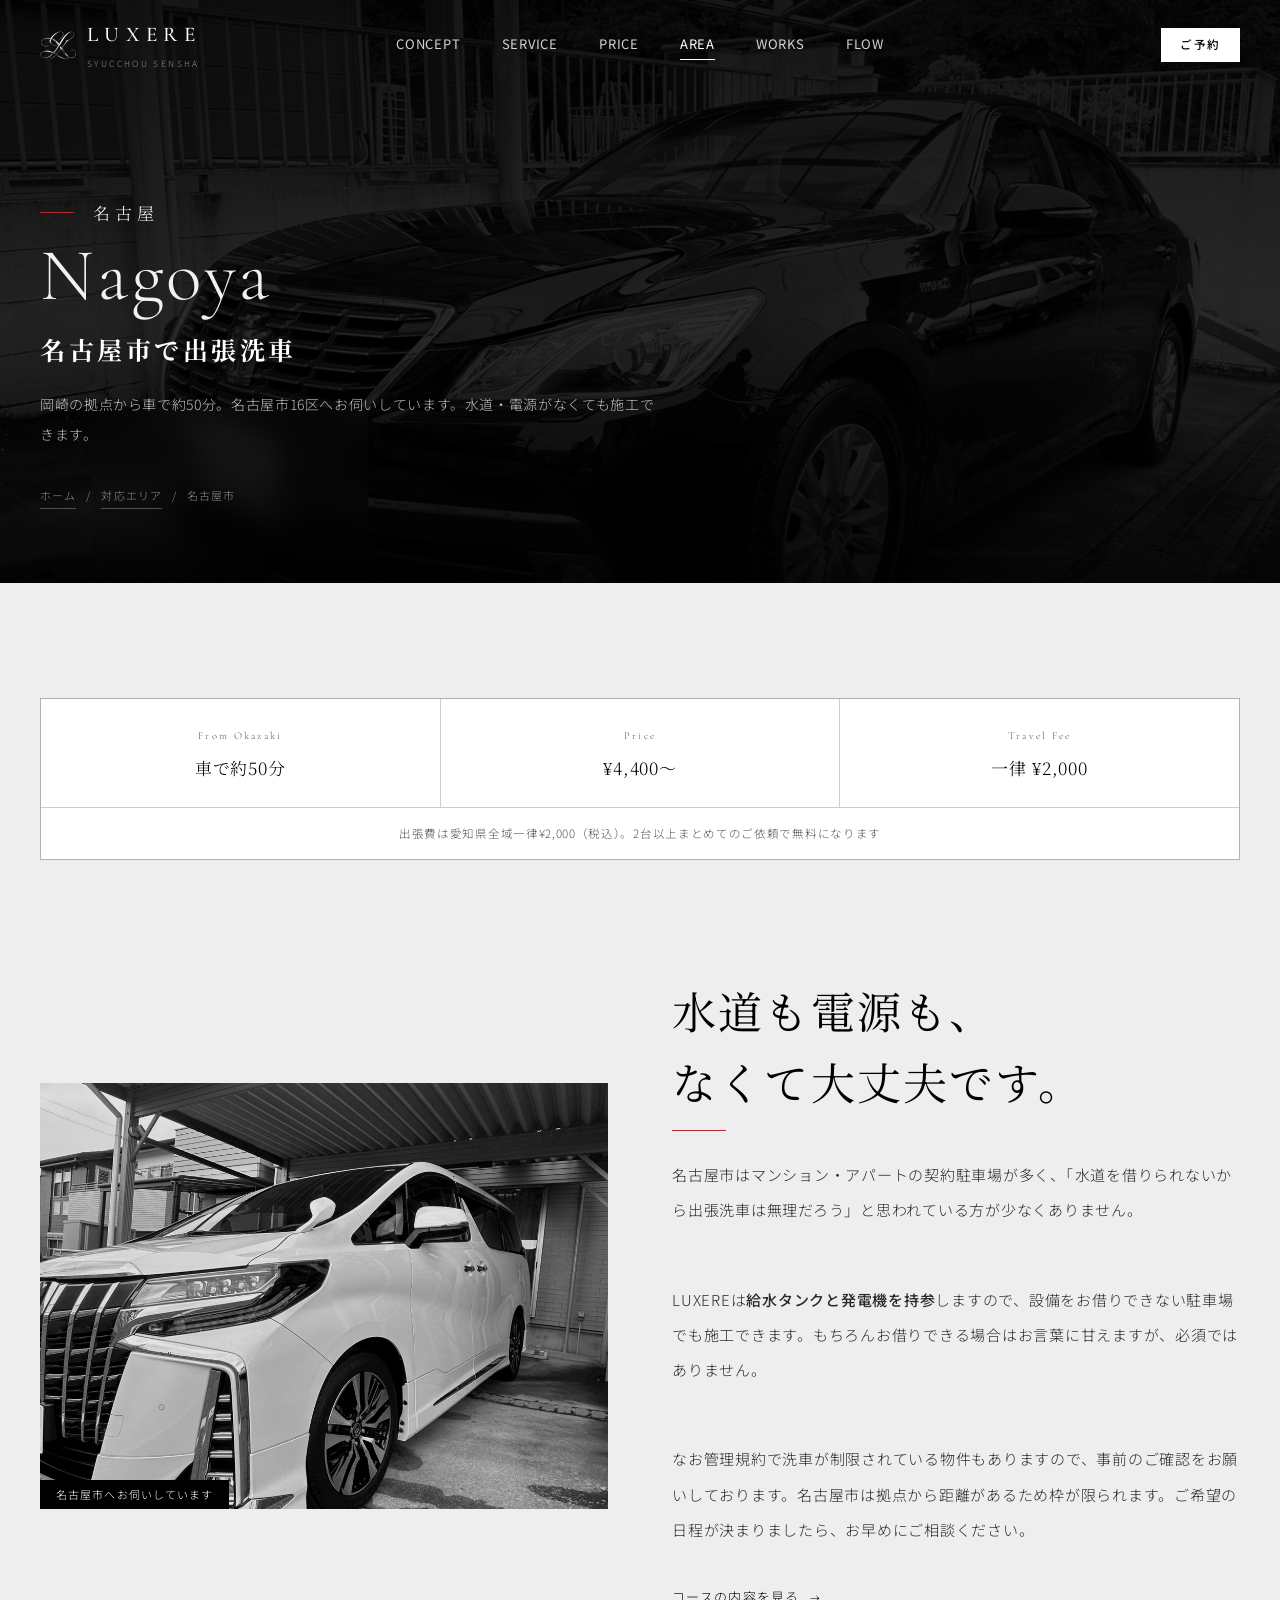
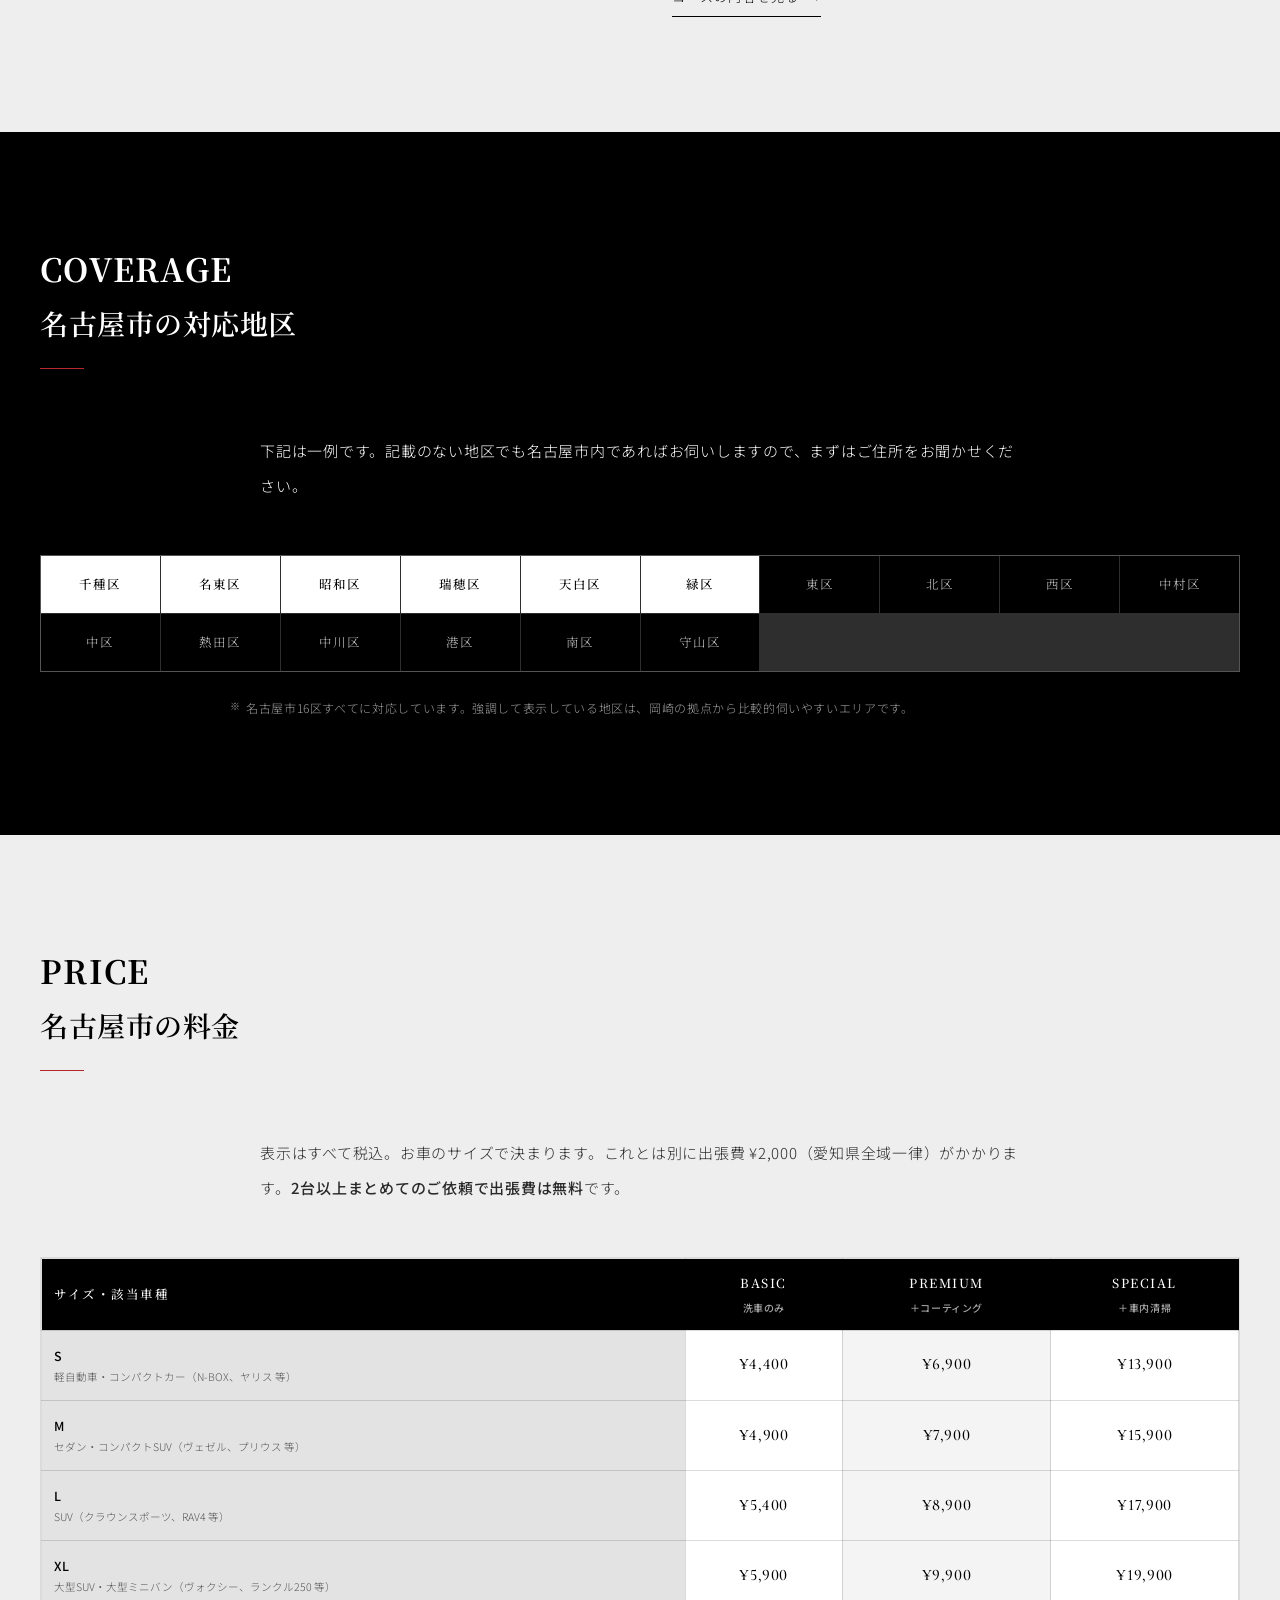
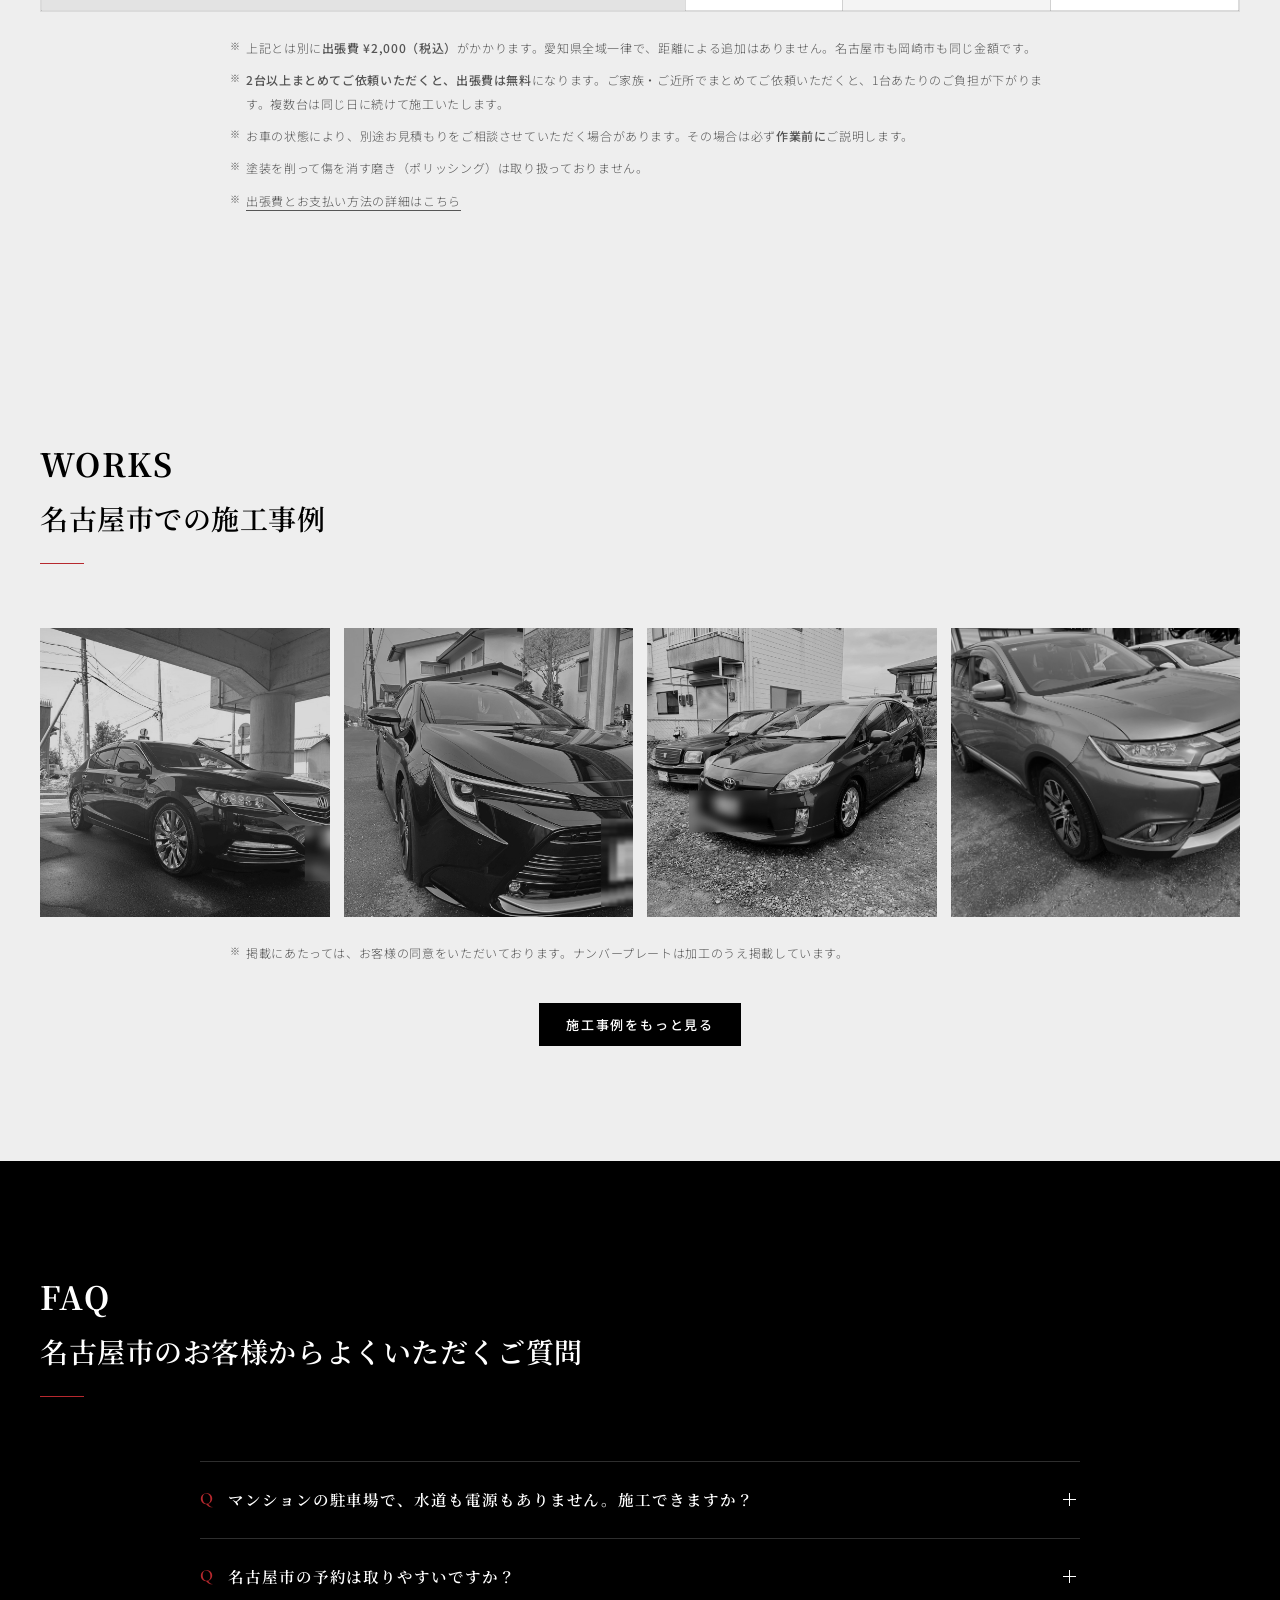
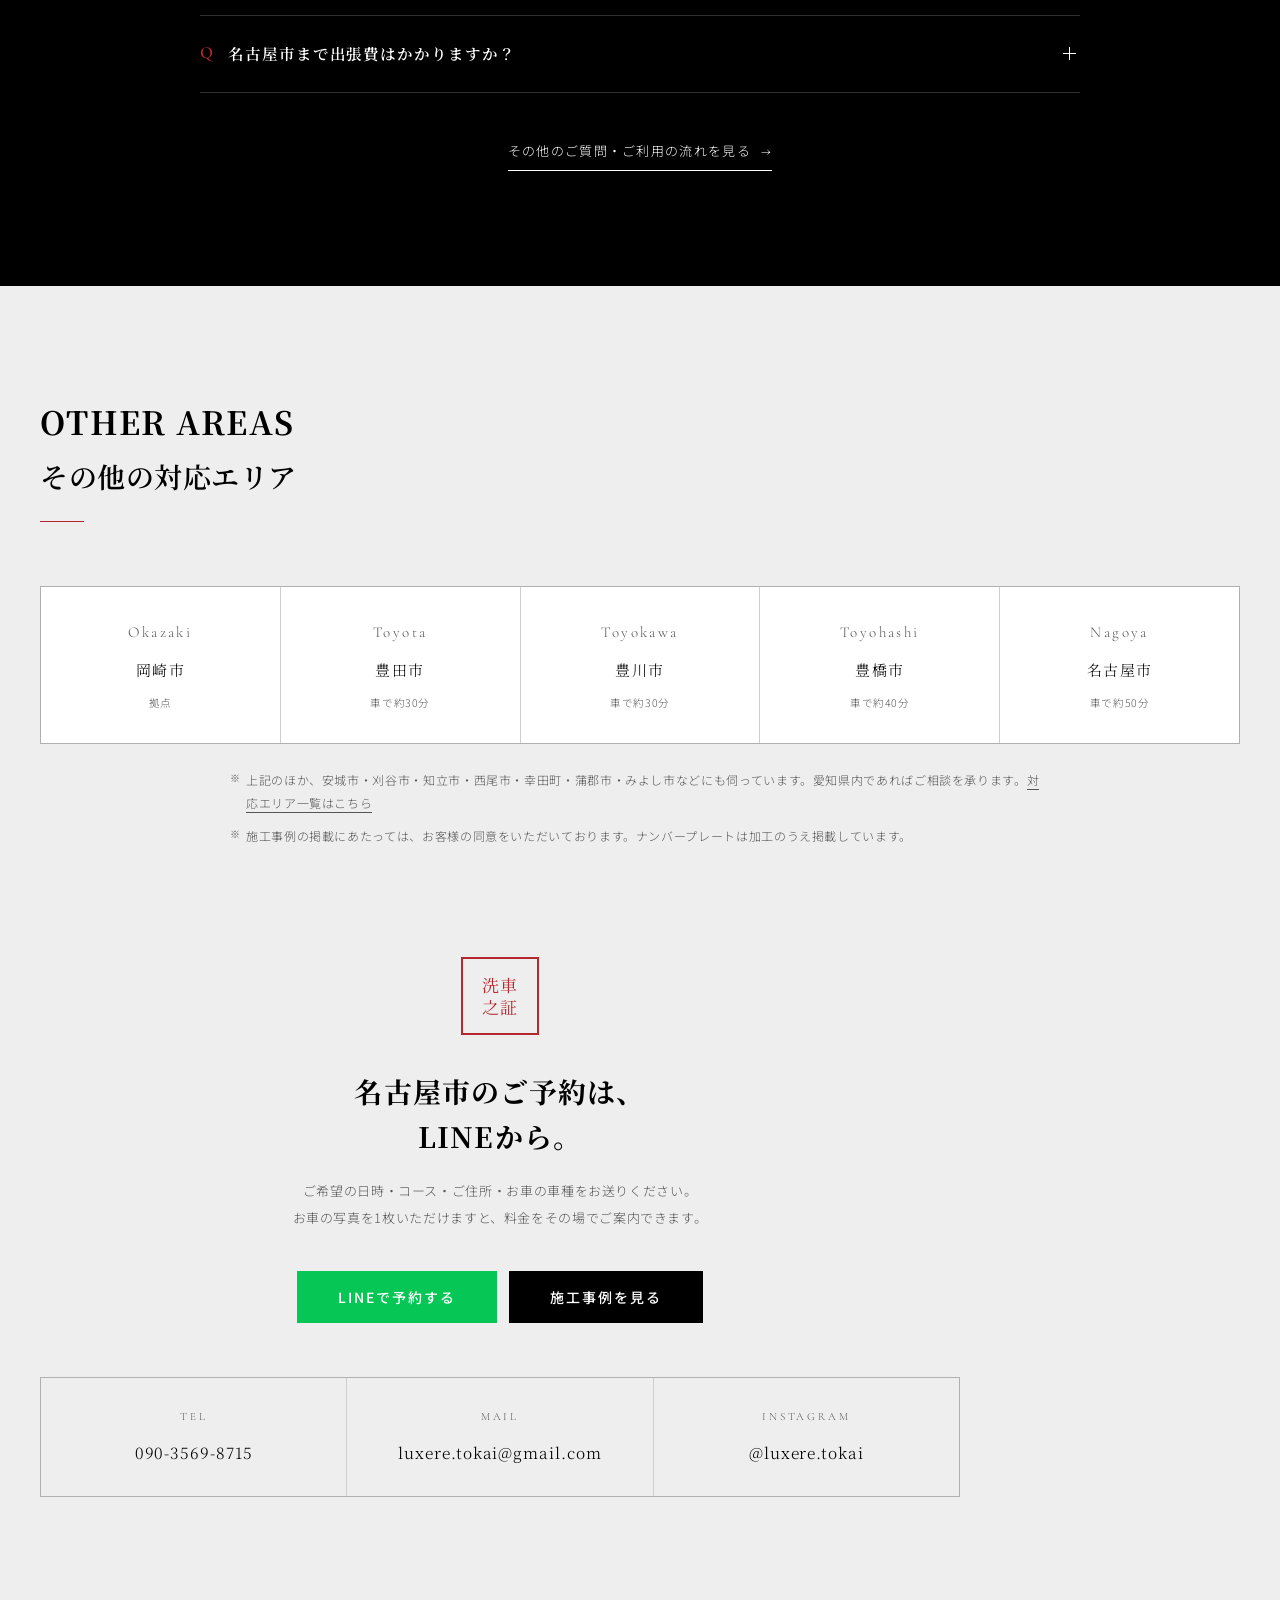
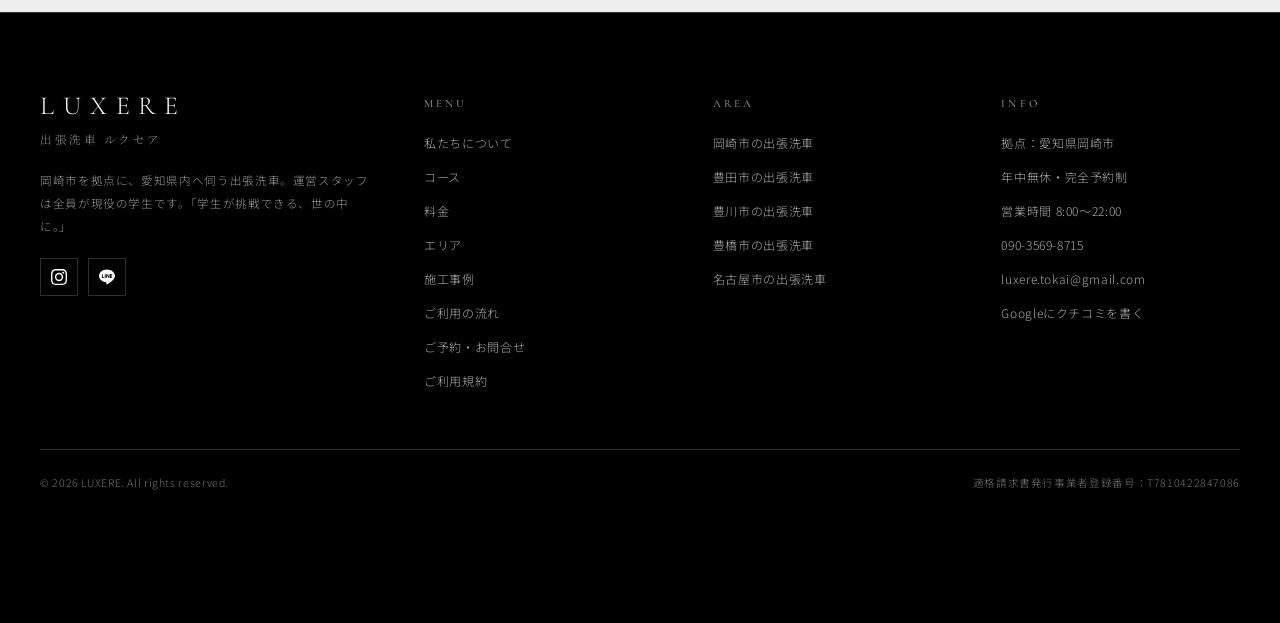
==== commit 6064c884: "電話番号を 090-3569-8715 に更新／LINE初回半額クーポンの告知を追加 - 電話番号：全14ページの表示・tel:リンク・JSON-LDのtelephone、   および parts/_" ====
--- a/area/nagoya/index.html
+++ b/area/nagoya/index.html
@@ -27,7 +27,7 @@
  "name": "出張洗車LUXERE",
  "url": "https://luxere.jp/",
  "image": "https://luxere.jp/assets/logo.png",
- "telephone": "+81-90-8248-3546",
+ "telephone": "+81-90-3569-8715",
  "email": "luxere.tokai@gmail.com",
  "priceRange": "¥4,400〜¥19,900",
  "address": {
@@ -207,7 +207,7 @@
     </ul>
     <div class="ov-cta">
       <a class="btn btn--line" href="https://line.me/ti/p/Df93XFlxUP" target="_blank" rel="noopener">LINEで予約する</a>
-      <a class="btn" href="tel:09082483546">090-8248-3546</a>
+      <a class="btn" href="tel:09035698715">090-3569-8715</a>
     </div>
   </div>
 </div>
@@ -410,7 +410,7 @@
       <a class="btn btn--dark btn--lg" href="../../works.html">施工事例を見る</a>
     </div>
     <div class="ct-list rv" data-d="3">
-      <a href="tel:09082483546"><div class="k">TEL</div><div class="v">090-8248-3546</div></a>
+      <a href="tel:09035698715"><div class="k">TEL</div><div class="v">090-3569-8715</div></a>
       <a href="mailto:luxere.tokai@gmail.com"><div class="k">MAIL</div><div class="v">luxere.tokai@gmail.com</div></a>
       <a href="https://www.instagram.com/luxere.tokai/" target="_blank" rel="noopener"><div class="k">INSTAGRAM</div><div class="v">@luxere.tokai</div></a>
     </div>
@@ -459,7 +459,7 @@
           <li><span>拠点：愛知県岡崎市</span></li>
           <li><span>年中無休・完全予約制</span></li>
           <li><span>営業時間 8:00〜22:00</span></li>
-          <li><a href="tel:09082483546">090-8248-3546</a></li>
+          <li><a href="tel:09035698715">090-3569-8715</a></li>
           <li><a href="mailto:luxere.tokai@gmail.com">luxere.tokai@gmail.com</a></li>
           <li><a href="https://g.page/r/CdrTM04HjpwREAE/review" target="_blank" rel="noopener">Googleにクチコミを書く</a></li>
         </ul>
@@ -473,7 +473,7 @@
 </footer>
 
 <div class="mbar">
-  <a href="tel:09082483546">電話する</a>
+  <a href="tel:09035698715">電話する</a>
   <a class="line" href="https://line.me/ti/p/Df93XFlxUP" target="_blank" rel="noopener">LINEで予約する</a>
 </div>
 
--- a/assets/site.css
+++ b/assets/site.css
@@ -220,6 +220,17 @@
 .fude-rule--c{margin-inline:auto}
 
 /* ============================================================
+   CAMPAIGN（公式LINE登録で初回半額）
+   サイト唯一の朱ベタ面。ここだけ強く出して申込へつなげる
+   ============================================================ */
+/* ヒーロー内の小さなクーポン表示 */
+.hero-cpn{display:inline-flex;align-items:center;gap:10px;margin-top:16px;
+  border:1px solid var(--shu);background:rgba(183,40,46,.9);color:#fff;
+  font-size:clamp(11px,1.5vw,13px);font-weight:500;letter-spacing:.08em;
+  padding:9px 16px;line-height:1;opacity:0;animation:fi 1.4s ease 1.35s forwards}
+.hero-cpn b{font-weight:700}
+
+/* ============================================================
    STATEMENT（写真の上に一句）
    ============================================================ */
 .stm{position:relative;padding:clamp(70px,10vw,120px) 0;overflow:hidden;background:var(--ink)}
@@ -344,6 +355,29 @@
 .sec--dark .city-grid{background:var(--line-l);border-color:var(--line-l)}
 .sec--dark .city{background:var(--ink);color:rgba(255,255,255,.78)}
 .sec--dark .city.is-core{background:var(--white);color:var(--ink)}
+
+/* ============================================================
+   COUPON（LINE友だち登録で初回半額）
+   ============================================================ */
+.coupon{border:1px solid var(--shu);position:relative;
+  padding:clamp(30px,4vw,56px) clamp(22px,3vw,48px);
+  display:grid;grid-template-columns:1fr auto;gap:clamp(22px,3vw,44px);align-items:center}
+.coupon::before{content:"";position:absolute;inset:0;background:var(--shu);opacity:.06;pointer-events:none}
+.coupon > *{position:relative}
+.coupon .tag{display:inline-block;font-family:var(--f-jp);font-weight:500;font-size:11.5px;
+  letter-spacing:.2em;color:#fff;background:var(--shu);padding:7px 15px;line-height:1;margin-bottom:20px}
+.coupon h3{font-family:var(--f-mc);font-weight:900;font-size:clamp(21px,3.4vw,38px);line-height:1.45;letter-spacing:.01em}
+.coupon h3 b{color:var(--shu);font-weight:900}
+.coupon .lead{font-size:clamp(12.5px,1.6vw,14px);line-height:2.05;margin-top:18px;color:rgba(255,255,255,.78)}
+.sec--light .coupon .lead{color:#333}
+.coupon .notes{margin:16px 0 0;max-width:none}
+/* ボタンのラベルが長いので、この帯の中だけ折り返しを許可する */
+.coupon .btn{white-space:normal;text-align:center;line-height:1.5;max-width:100%}
+@media (max-width:900px){
+  .coupon{grid-template-columns:1fr;text-align:left}
+  .coupon > div:last-child{justify-self:stretch}
+  .coupon .btn{width:100%}
+}
 
 /* ============================================================
    WORKS
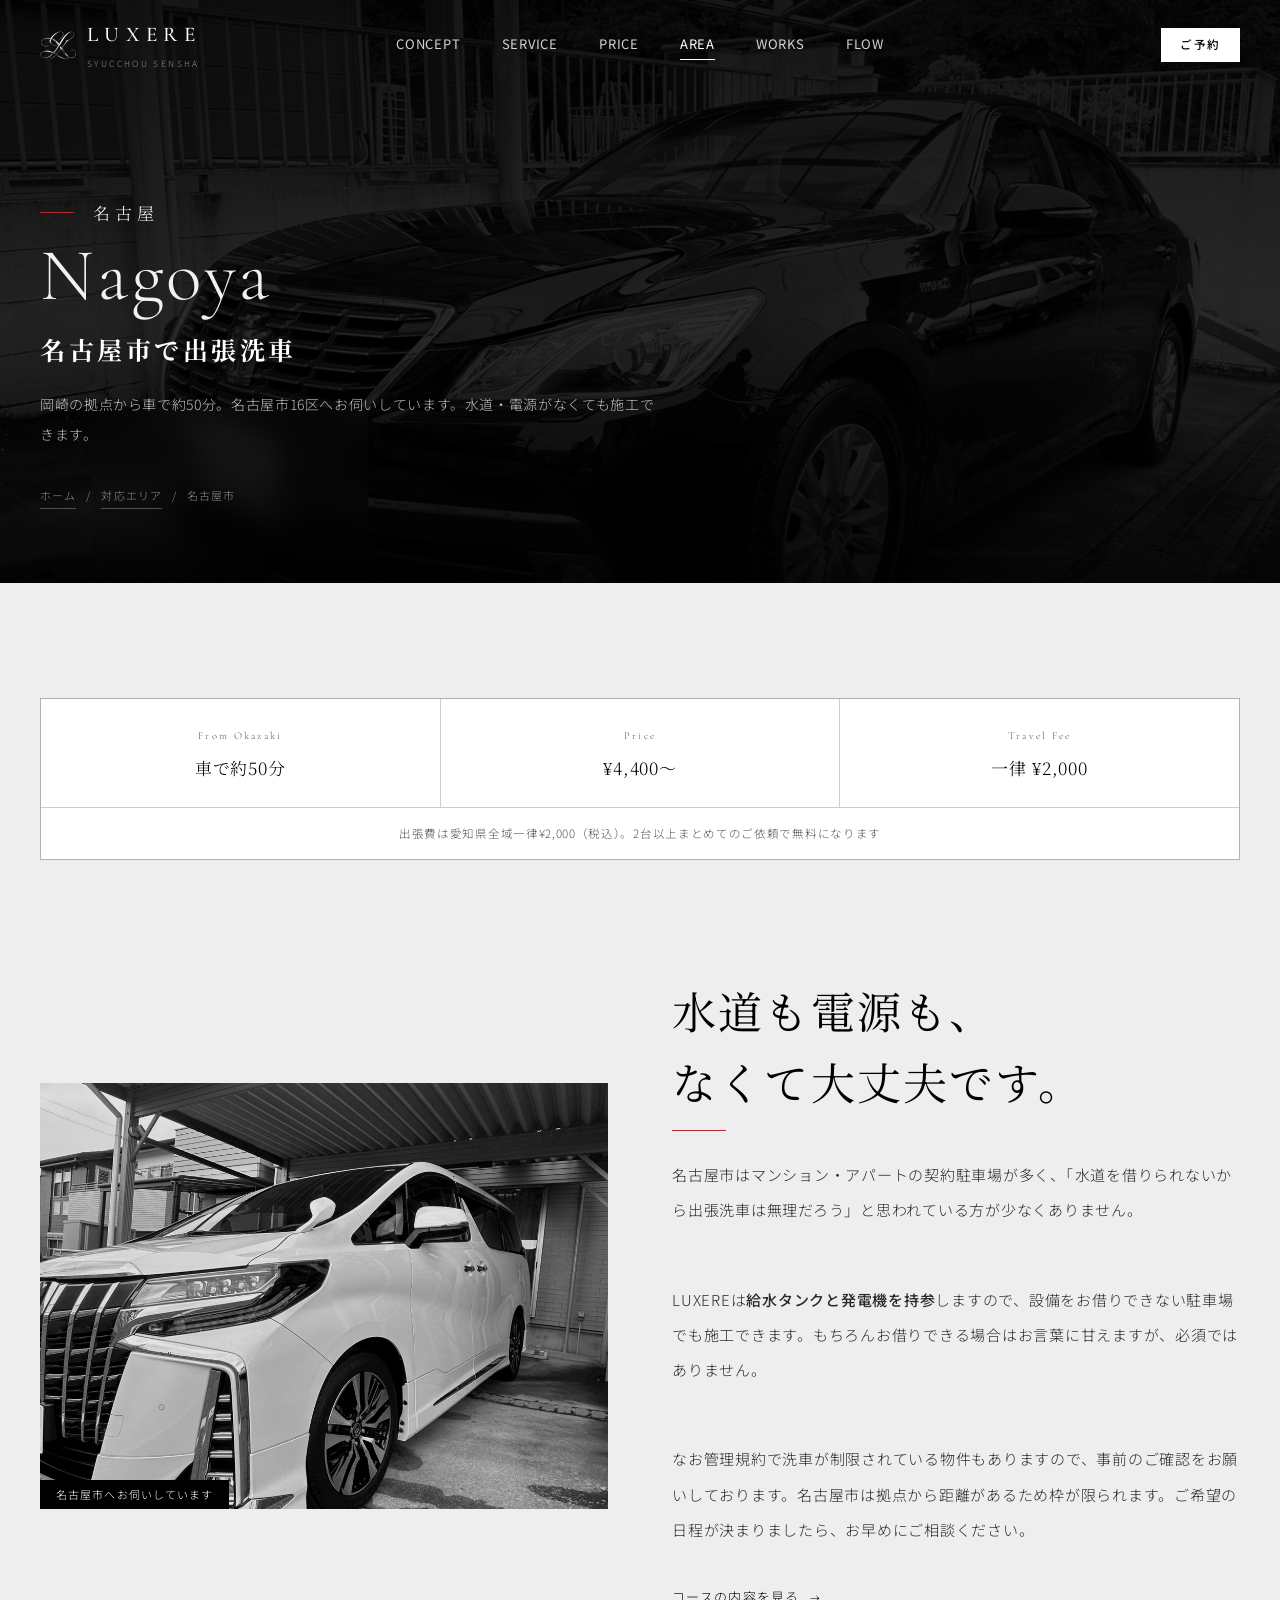
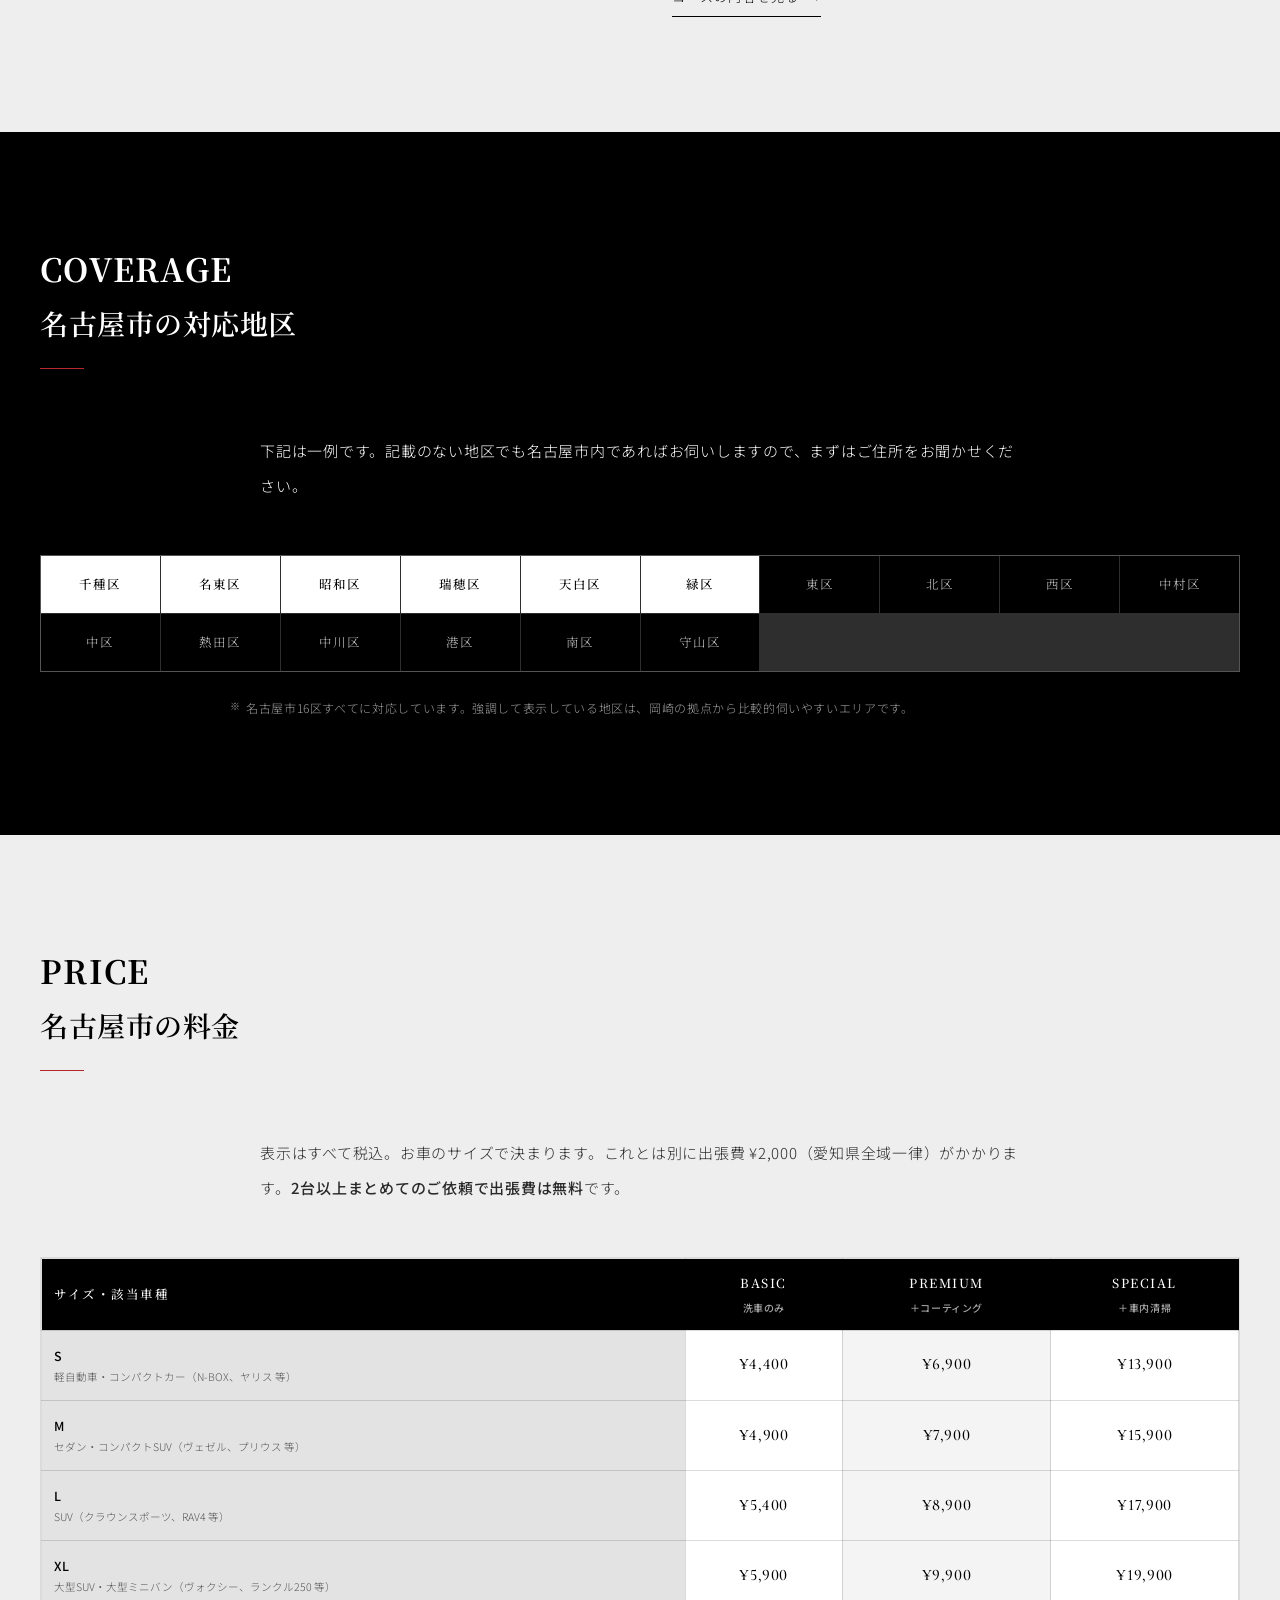
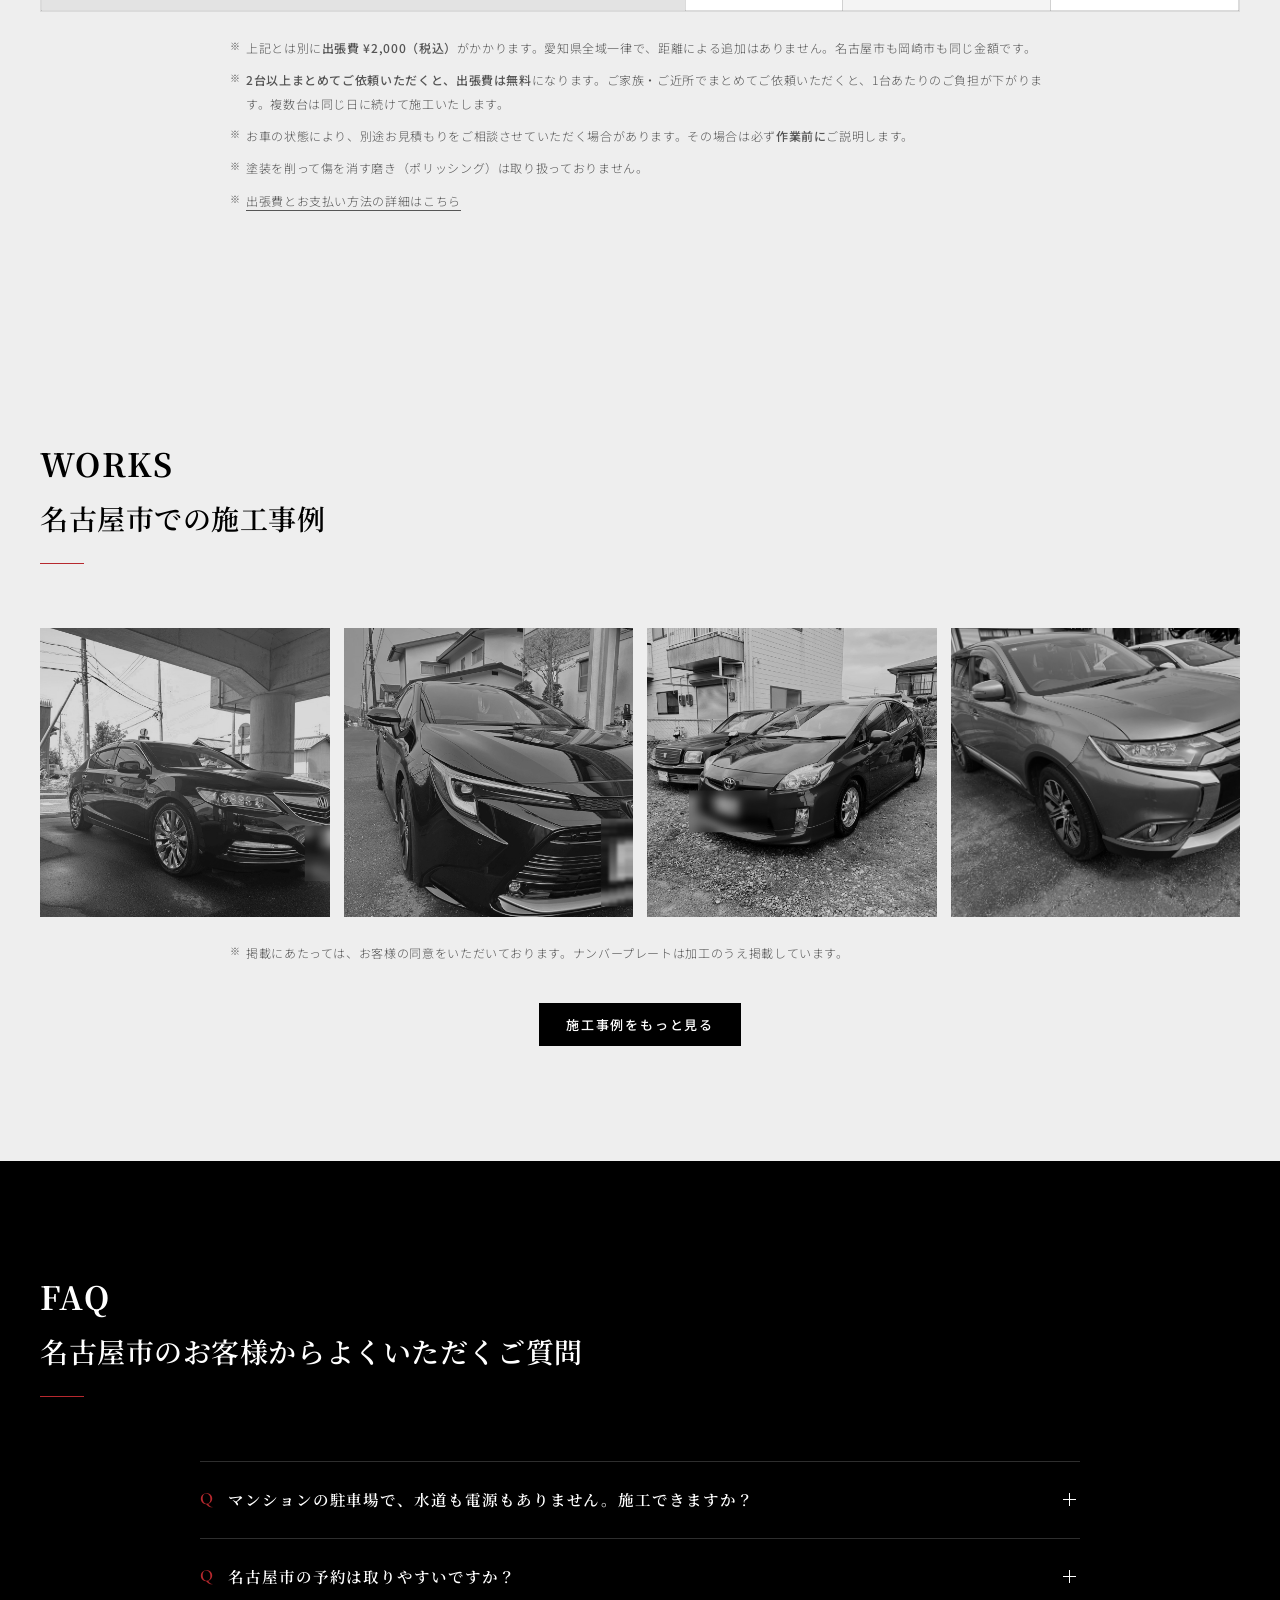
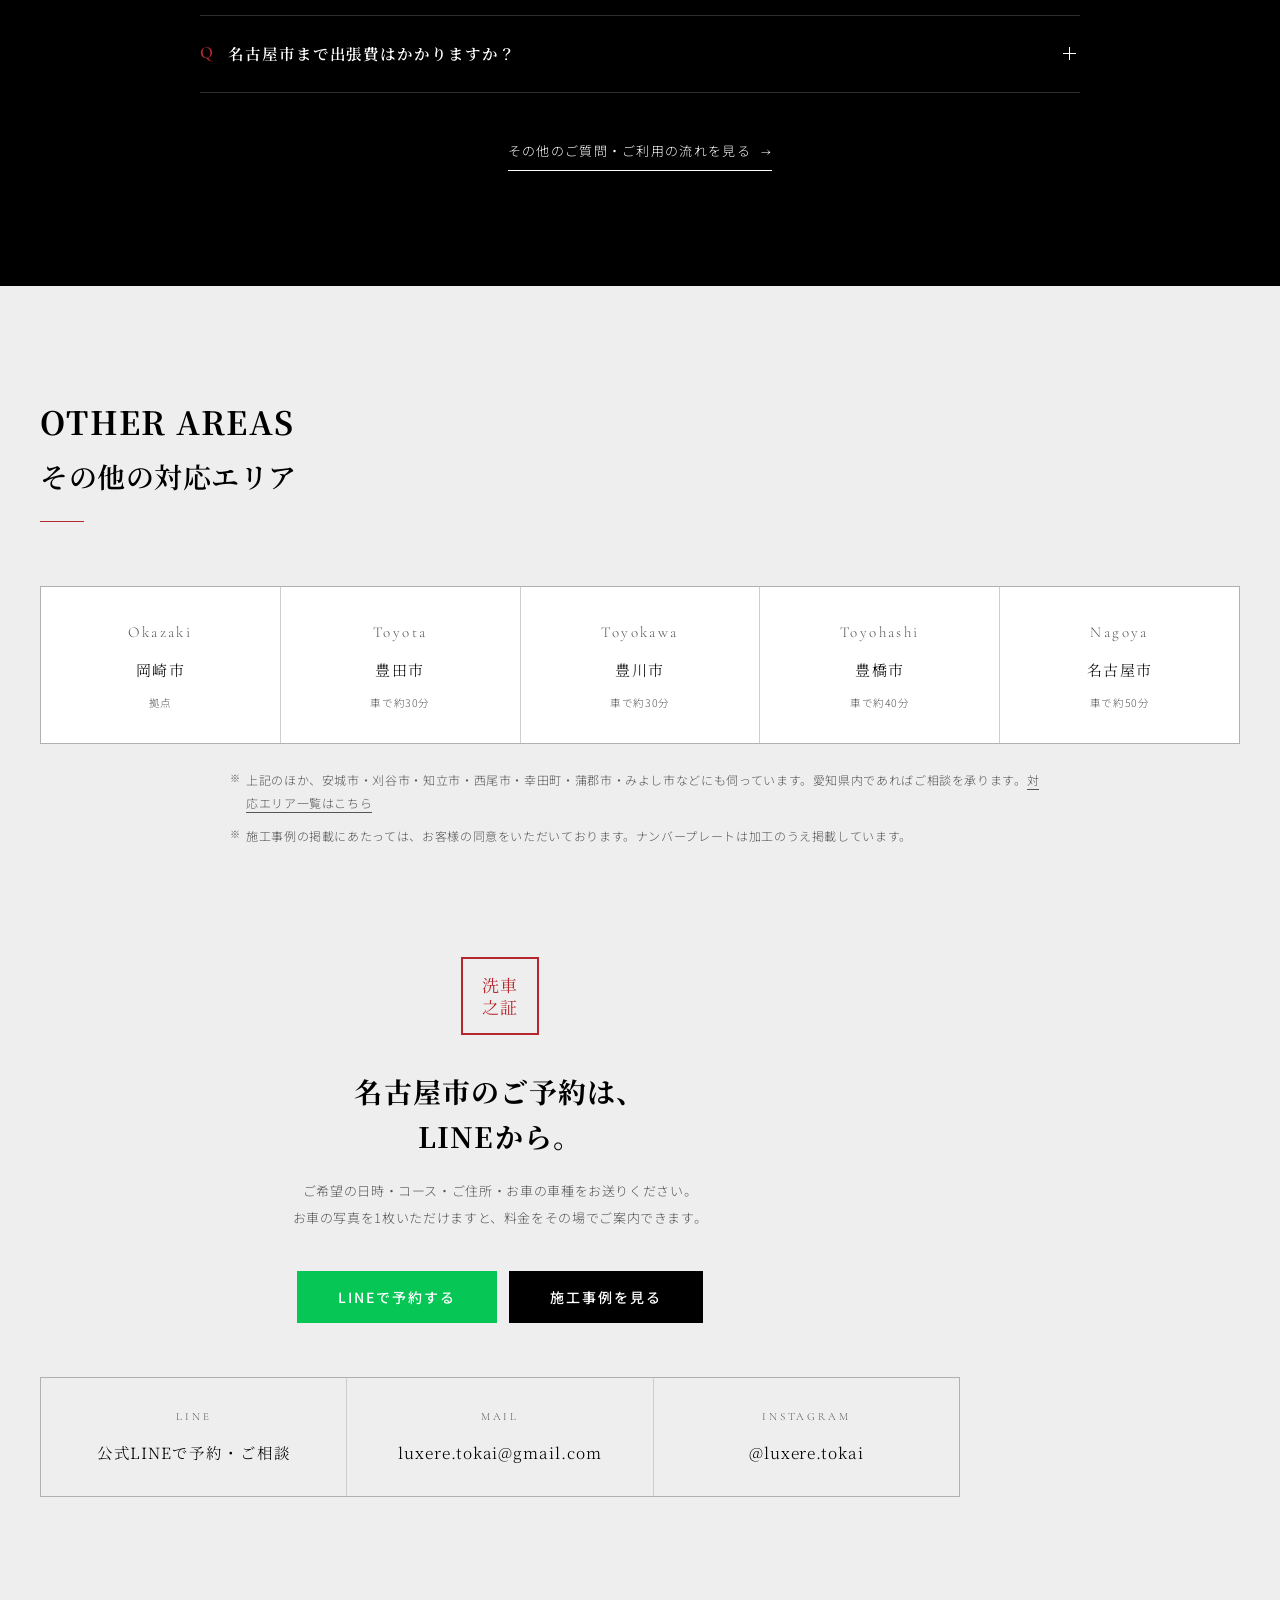
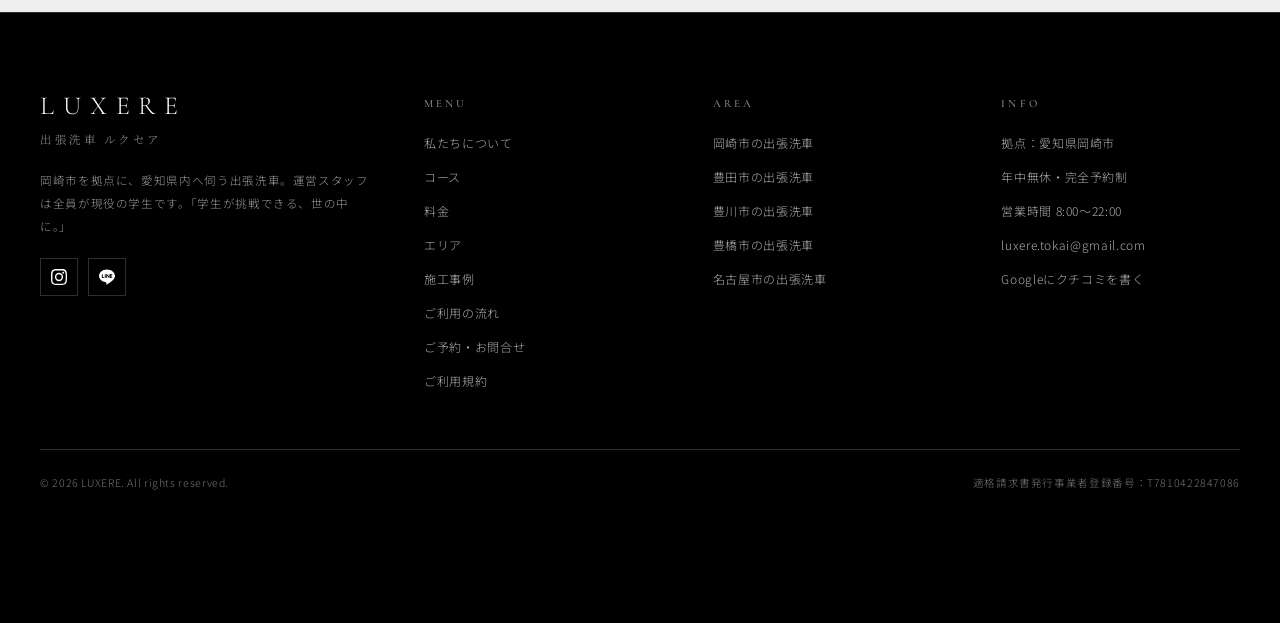
==== commit 47173f3e: "電話番号を全ページから削除（営業電話対策）／予約の流れを会員登録→予約サイト→カード事前決済に統一／初回半額は予約サイトで自動適用／オプション10種を料金表に掲載 Co-Authored-By: Cl" ====
--- a/area/nagoya/index.html
+++ b/area/nagoya/index.html
@@ -5,11 +5,11 @@
 <meta charset="UTF-8">
 <meta name="viewport" content="width=device-width,initial-scale=1">
 <title>名古屋市の出張洗車｜マンション駐車場でもOK 手洗い洗車【LUXERE】</title>
-<meta name="description" content="名古屋市の出張洗車ならLUXERE。水道・電源がお借りできないマンション駐車場でも、給水タンクと発電機を持参して施工します。泡の2段階洗浄で手洗い、¥4,400〜（税込）。名古屋市16区に対応。">
+<meta name="description" content="名古屋市の出張洗車ならLUXERE。水道・電源がお借りできないマンション駐車場でも、給水タンクと発電機を持参して施工します。アワアワの2段階洗車で手洗い、¥4,400〜（税込）。名古屋市16区に対応。">
 <link rel="canonical" href="https://luxere.jp/area/nagoya/">
 <meta property="og:type" content="website">
 <meta property="og:title" content="名古屋市の出張洗車｜マンション駐車場でもOK 手洗い洗車【LUXERE】">
-<meta property="og:description" content="名古屋市の出張洗車ならLUXERE。水道・電源がお借りできないマンション駐車場でも、給水タンクと発電機を持参して施工します。泡の2段階洗浄で手洗い、¥4,400〜（税込）。名古屋市16区に対応。">
+<meta property="og:description" content="名古屋市の出張洗車ならLUXERE。水道・電源がお借りできないマンション駐車場でも、給水タンクと発電機を持参して施工します。アワアワの2段階洗車で手洗い、¥4,400〜（税込）。名古屋市16区に対応。">
 <meta property="og:url" content="https://luxere.jp/area/nagoya/">
 <meta property="og:image" content="https://luxere.jp/assets/works/work9.jpg">
 <meta property="og:site_name" content="出張洗車LUXERE">
@@ -27,7 +27,6 @@
  "name": "出張洗車LUXERE",
  "url": "https://luxere.jp/",
  "image": "https://luxere.jp/assets/logo.png",
- "telephone": "+81-90-3569-8715",
  "email": "luxere.tokai@gmail.com",
  "priceRange": "¥4,400〜¥19,900",
  "address": {
@@ -102,7 +101,7 @@
    "closes": "22:00"
   }
  ],
- "paymentAccepted": "現金, クレジットカード, 電子マネー",
+ "paymentAccepted": "クレジットカード（予約時の事前決済）, 銀行振込（法人）",
  "currenciesAccepted": "JPY",
  "sameAs": [
   "https://www.instagram.com/luxere.tokai/"
@@ -206,8 +205,8 @@
       <li><a href="../../contact.html"><em>08</em>ご予約・お問合せ</a></li>
     </ul>
     <div class="ov-cta">
-      <a class="btn btn--line" href="https://line.me/ti/p/Df93XFlxUP" target="_blank" rel="noopener">LINEで予約する</a>
-      <a class="btn" href="tel:09035698715">090-3569-8715</a>
+      <a class="btn btn--line" href="https://lin.ee/YGredb0" target="_blank" rel="noopener">LINEで予約する</a>
+      <a class="btn" href="../../contact.html">ご予約の方法</a>
     </div>
   </div>
 </div>
@@ -406,11 +405,11 @@
     <h3 class="rv" data-d="1">名古屋市のご予約は、<br>LINEから。</h3>
     <p class="rv" data-d="1">ご希望の日時・コース・ご住所・お車の車種をお送りください。<br>お車の写真を1枚いただけますと、料金をその場でご案内できます。</p>
     <div class="ct-btns rv" data-d="2">
-      <a class="btn btn--line btn--lg" href="https://line.me/ti/p/Df93XFlxUP" target="_blank" rel="noopener">LINEで予約する</a>
+      <a class="btn btn--line btn--lg" href="https://lin.ee/YGredb0" target="_blank" rel="noopener">LINEで予約する</a>
       <a class="btn btn--dark btn--lg" href="../../works.html">施工事例を見る</a>
     </div>
     <div class="ct-list rv" data-d="3">
-      <a href="tel:09035698715"><div class="k">TEL</div><div class="v">090-3569-8715</div></a>
+      <a href="https://lin.ee/YGredb0" target="_blank" rel="noopener"><div class="k">LINE</div><div class="v">公式LINEで予約・ご相談</div></a>
       <a href="mailto:luxere.tokai@gmail.com"><div class="k">MAIL</div><div class="v">luxere.tokai@gmail.com</div></a>
       <a href="https://www.instagram.com/luxere.tokai/" target="_blank" rel="noopener"><div class="k">INSTAGRAM</div><div class="v">@luxere.tokai</div></a>
     </div>
@@ -427,7 +426,7 @@
         <p>岡崎市を拠点に、愛知県内へ伺う出張洗車。運営スタッフは全員が現役の学生です。「学生が挑戦できる、世の中に。」</p>
         <div class="ft-soc">
           <a href="https://www.instagram.com/luxere.tokai/" target="_blank" rel="noopener" aria-label="Instagram"><svg viewBox="0 0 24 24"><path d="M12 2.2c3.2 0 3.6 0 4.8.1 1.2.1 1.8.2 2.2.4.6.2 1 .5 1.5 1s.8.9 1 1.5c.2.4.3 1 .4 2.2.1 1.2.1 1.6.1 4.8s0 3.6-.1 4.8c-.1 1.2-.2 1.8-.4 2.2-.2.6-.5 1-1 1.5s-.9.8-1.5 1c-.4.2-1 .3-2.2.4-1.2.1-1.6.1-4.8.1s-3.6 0-4.8-.1c-1.2-.1-1.8-.2-2.2-.4-.6-.2-1-.5-1.5-1s-.8-.9-1-1.5c-.2-.4-.3-1-.4-2.2C2.2 15.6 2.2 15.2 2.2 12s0-3.6.1-4.8c.1-1.2.2-1.8.4-2.2.2-.6.5-1 1-1.5s.9-.8 1.5-1c.4-.2 1-.3 2.2-.4C8.4 2.2 8.8 2.2 12 2.2M12 0C8.7 0 8.3 0 7.1.1 5.8.1 5 .3 4.2.6c-.8.3-1.5.7-2.2 1.4C1.3 2.7.9 3.4.6 4.2.3 5 .1 5.8.1 7.1 0 8.3 0 8.7 0 12s0 3.7.1 4.9c0 1.3.2 2.1.5 2.9.3.8.7 1.5 1.4 2.2.7.7 1.4 1.1 2.2 1.4.8.3 1.6.5 2.9.5C8.3 24 8.7 24 12 24s3.7 0 4.9-.1c1.3 0 2.1-.2 2.9-.5.8-.3 1.5-.7 2.2-1.4.7-.7 1.1-1.4 1.4-2.2.3-.8.5-1.6.5-2.9.1-1.2.1-1.6.1-4.9s0-3.7-.1-4.9c0-1.3-.2-2.1-.5-2.9-.3-.8-.7-1.5-1.4-2.2-.7-.7-1.4-1.1-2.2-1.4C21 .3 20.2.1 18.9.1 17.7 0 17.3 0 14 0h-2z"/><path d="M12 5.8A6.2 6.2 0 1 0 18.2 12 6.2 6.2 0 0 0 12 5.8zm0 10.2A4 4 0 1 1 16 12a4 4 0 0 1-4 4z"/><circle cx="18.4" cy="5.6" r="1.4"/></svg></a>
-          <a href="https://line.me/ti/p/Df93XFlxUP" target="_blank" rel="noopener" aria-label="公式LINE"><svg viewBox="0 0 24 24"><path fill-rule="evenodd" d="M24 10.3C24 4.9 18.6.6 12 .6S0 4.9 0 10.3c0 4.8 4.3 8.8 10 9.6.4.1.9.2 1.1.6.1.3.1.7 0 1l-.2 1c0 .3-.2 1.2 1 .6s6.9-4.1 9.4-7c1.7-1.9 2.7-3.8 2.7-5.8zM7.5 13.5H4.9a.6.6 0 0 1-.6-.6V8.1a.6.6 0 1 1 1.3 0v4.1h1.9a.6.6 0 1 1 0 1.3zm2.5-.6a.6.6 0 1 1-1.3 0V8.1a.6.6 0 1 1 1.3 0zm5.7 0a.6.6 0 0 1-.4.6h-.2a.6.6 0 0 1-.5-.3l-2.4-3.3v2.9a.6.6 0 1 1-1.3 0V8.1a.6.6 0 0 1 .4-.6h.2c.2 0 .4.1.5.3l2.5 3.3V8.1a.6.6 0 1 1 1.2 0zm3.7-3a.6.6 0 1 1 0 1.3h-1.8v1.1h1.8a.6.6 0 1 1 0 1.3h-2.4a.6.6 0 0 1-.6-.6V8.1a.6.6 0 0 1 .6-.6h2.4a.6.6 0 1 1 0 1.3h-1.8v1.1z"/></svg></a>
+          <a href="https://lin.ee/YGredb0" target="_blank" rel="noopener" aria-label="公式LINE"><svg viewBox="0 0 24 24"><path fill-rule="evenodd" d="M24 10.3C24 4.9 18.6.6 12 .6S0 4.9 0 10.3c0 4.8 4.3 8.8 10 9.6.4.1.9.2 1.1.6.1.3.1.7 0 1l-.2 1c0 .3-.2 1.2 1 .6s6.9-4.1 9.4-7c1.7-1.9 2.7-3.8 2.7-5.8zM7.5 13.5H4.9a.6.6 0 0 1-.6-.6V8.1a.6.6 0 1 1 1.3 0v4.1h1.9a.6.6 0 1 1 0 1.3zm2.5-.6a.6.6 0 1 1-1.3 0V8.1a.6.6 0 1 1 1.3 0zm5.7 0a.6.6 0 0 1-.4.6h-.2a.6.6 0 0 1-.5-.3l-2.4-3.3v2.9a.6.6 0 1 1-1.3 0V8.1a.6.6 0 0 1 .4-.6h.2c.2 0 .4.1.5.3l2.5 3.3V8.1a.6.6 0 1 1 1.2 0zm3.7-3a.6.6 0 1 1 0 1.3h-1.8v1.1h1.8a.6.6 0 1 1 0 1.3h-2.4a.6.6 0 0 1-.6-.6V8.1a.6.6 0 0 1 .6-.6h2.4a.6.6 0 1 1 0 1.3h-1.8v1.1z"/></svg></a>
         </div>
       </div>
       <div>
@@ -459,7 +458,6 @@
           <li><span>拠点：愛知県岡崎市</span></li>
           <li><span>年中無休・完全予約制</span></li>
           <li><span>営業時間 8:00〜22:00</span></li>
-          <li><a href="tel:09035698715">090-3569-8715</a></li>
           <li><a href="mailto:luxere.tokai@gmail.com">luxere.tokai@gmail.com</a></li>
           <li><a href="https://g.page/r/CdrTM04HjpwREAE/review" target="_blank" rel="noopener">Googleにクチコミを書く</a></li>
         </ul>
@@ -473,8 +471,8 @@
 </footer>
 
 <div class="mbar">
-  <a href="tel:09035698715">電話する</a>
-  <a class="line" href="https://line.me/ti/p/Df93XFlxUP" target="_blank" rel="noopener">LINEで予約する</a>
+  <a href="../../contact.html">ご予約の方法</a>
+  <a class="line" href="https://lin.ee/YGredb0" target="_blank" rel="noopener">LINEで予約する</a>
 </div>
 
 <script src="../../assets/site.js"></script>
